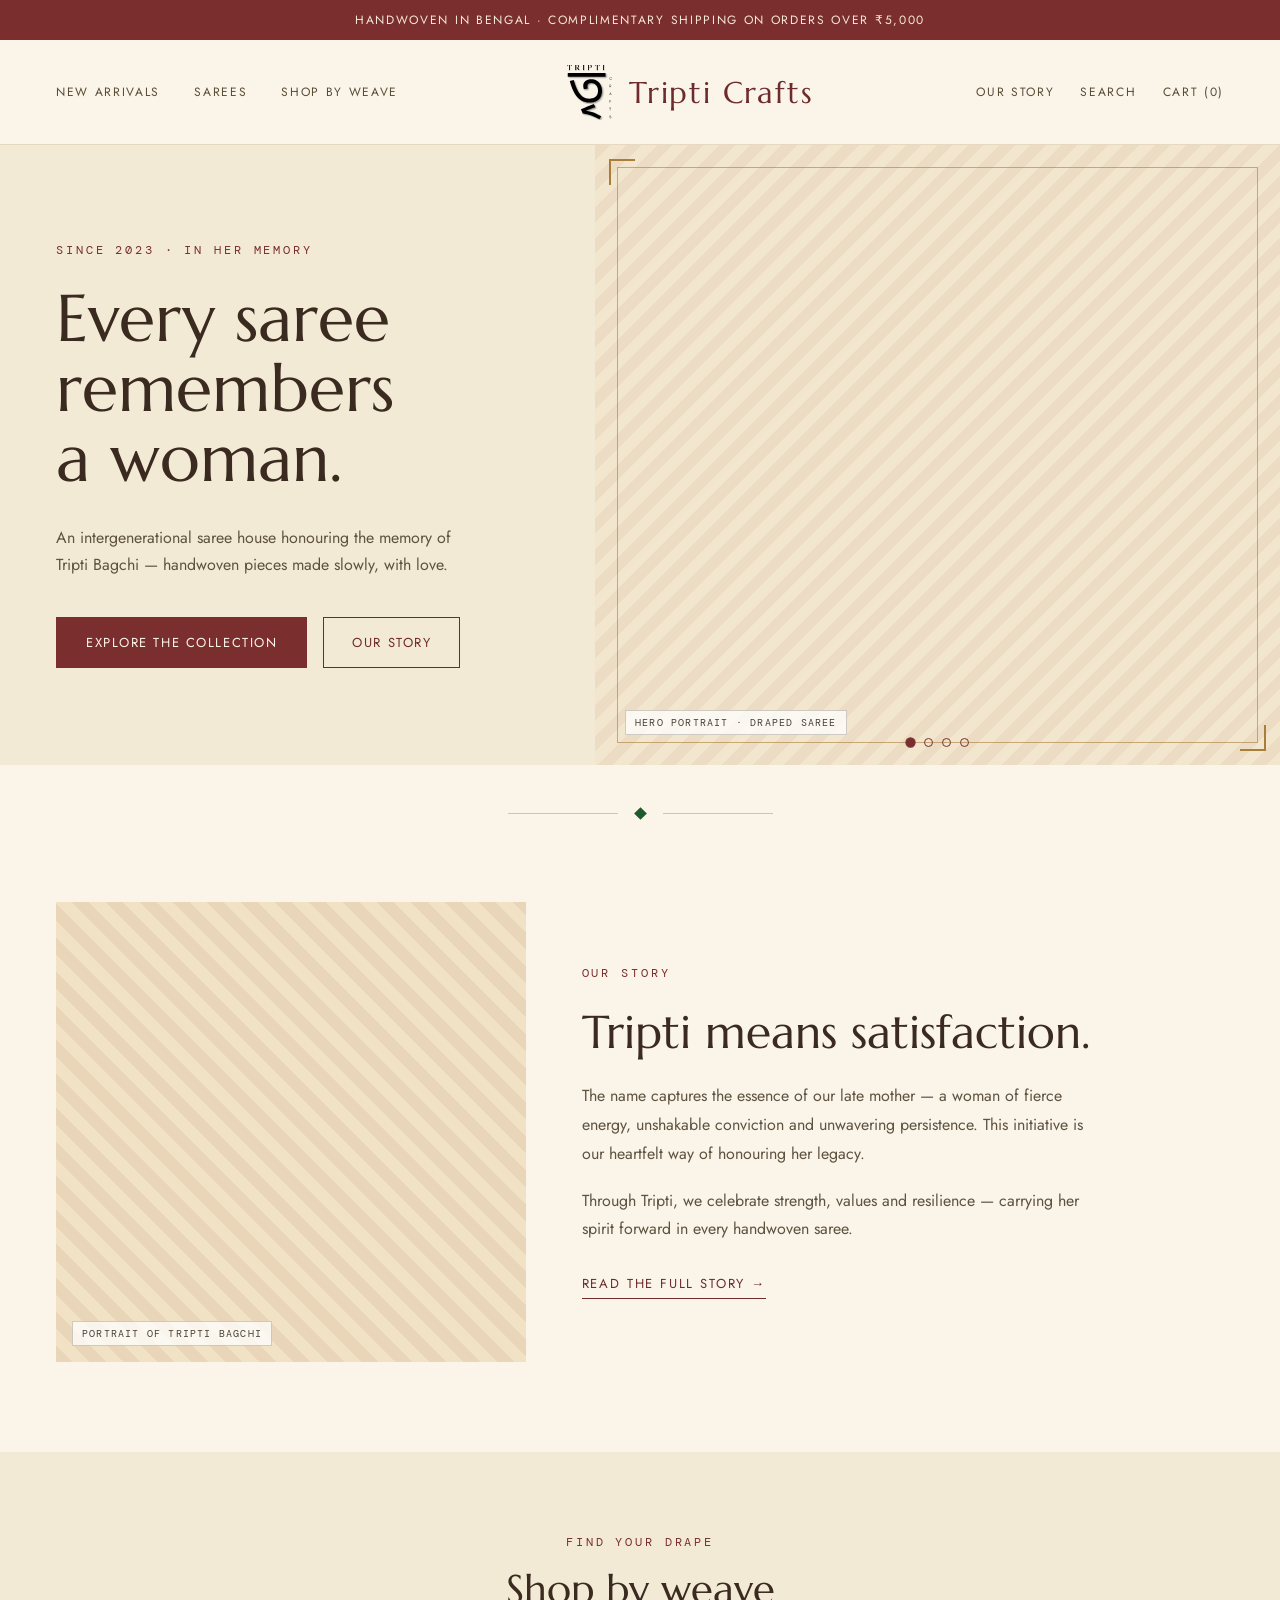
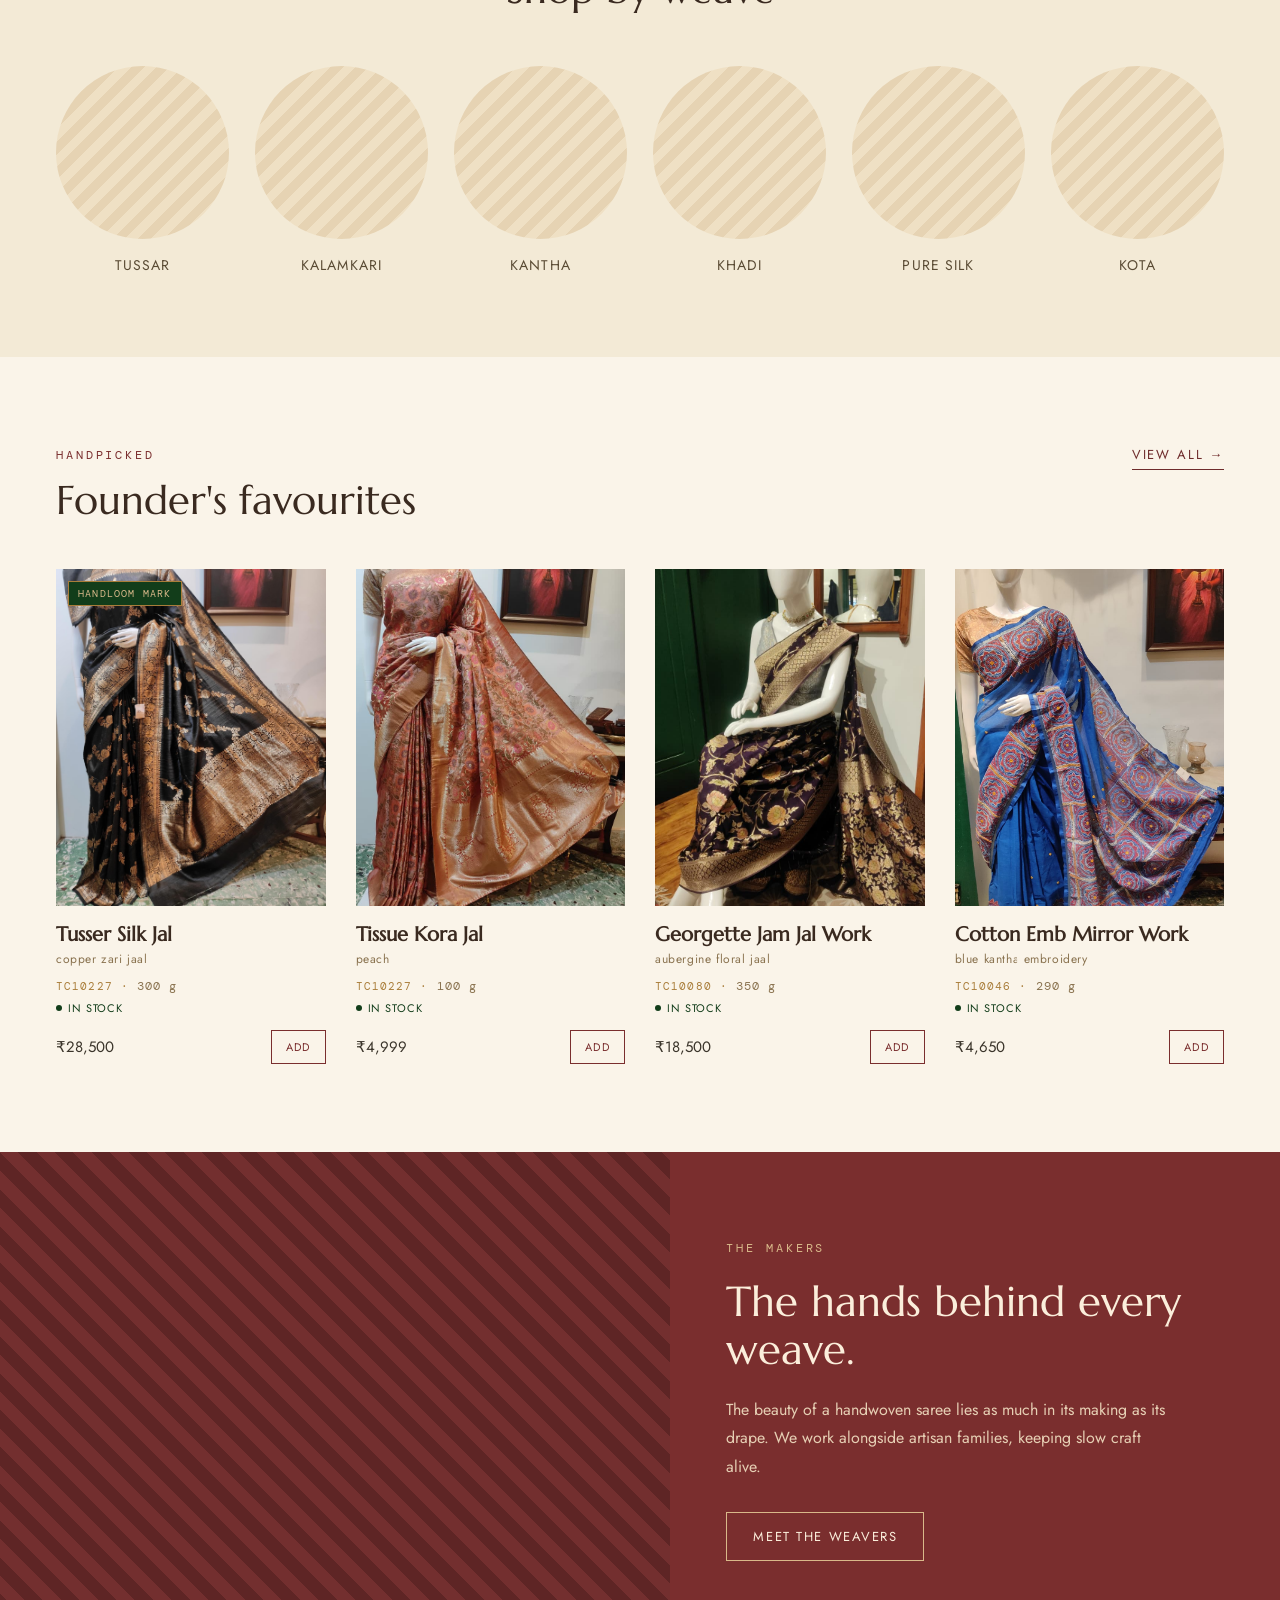
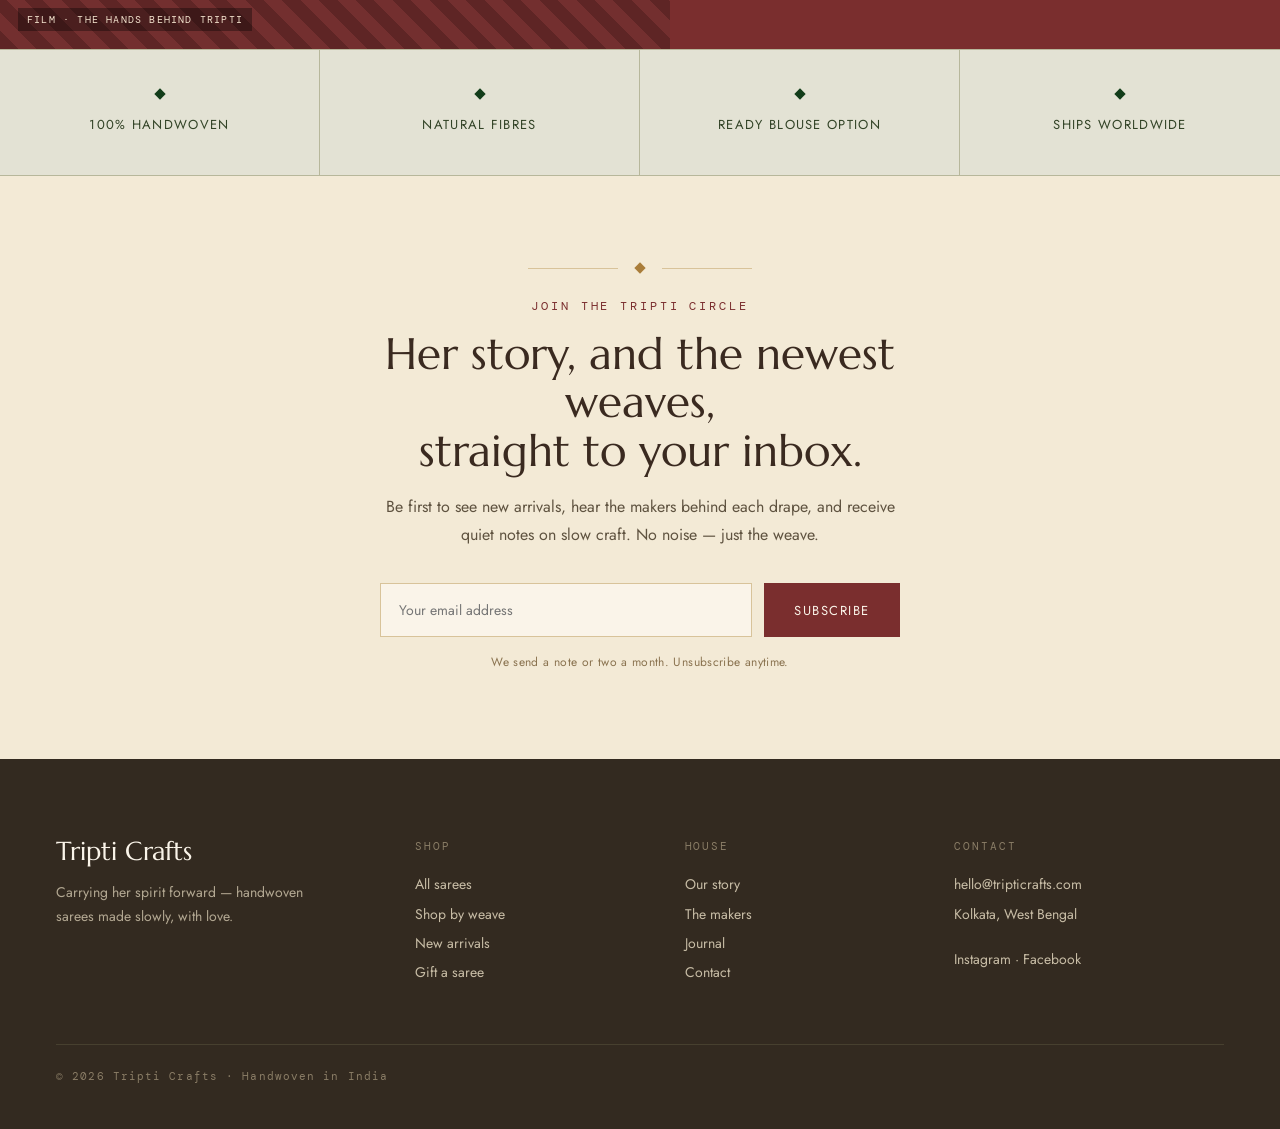
==== index.html @ ef6ab00b "Add shop, track order, and wishlist pages with responsive design and navigation" ====
<!DOCTYPE html>
<html lang="en">
<head>
<meta charset="utf-8">
<meta name="viewport" content="width=device-width, initial-scale=1">
<title>Tripti Crafts — Warm Heritage</title>
<link rel="preconnect" href="https://fonts.googleapis.com">
<link rel="preconnect" href="https://fonts.gstatic.com" crossorigin>
<link href="https://fonts.googleapis.com/css2?family=Marcellus&family=Noto+Serif+Bengali:wght@400;500&family=Jost:wght@300;400;500&family=DM+Mono:wght@400;500&display=swap" rel="stylesheet">
<link rel="stylesheet" href="warm-heritage.css">
</head>
<body>

<div class="announce">Handwoven in Bengal · Complimentary shipping on orders over ₹5,000</div>

<div class="topbar">
  <input type="checkbox" id="nav-toggle" class="nav-toggle" hidden>
  <header class="hdr">
    <label for="nav-toggle" class="hdr__burger" aria-label="Toggle menu">
      <svg class="icon" viewBox="0 0 24 24" fill="none" stroke="currentColor" stroke-width="1.5" stroke-linecap="round" aria-hidden="true"><path d="M3 6h18M3 12h18M3 18h18"/></svg>
    </label>
    <nav class="hdr__nav hdr__nav--left">
      <a href="shop.html">New Arrivals</a>
      <a href="shop.html">Sarees</a>
      <a href="shop.html">Shop by Weave</a>
    </nav>
    <a href="index.html" class="hdr__brand"><img src="logo.svg" class="hdr__logo" alt=""><span>Tripti Crafts</span></a>
    <nav class="hdr__nav hdr__nav--right">
      <a href="our-story.html">Our Story</a>
      <a href="shop.html">Search</a>
      <a href="cart.html">Cart (0)</a>
    </nav>
    <div class="hdr__actions">
      <a href="wishlist.html" aria-label="Wishlist">
        <svg class="icon" viewBox="0 0 24 24" fill="none" stroke="currentColor" stroke-width="1.5" stroke-linecap="round" stroke-linejoin="round" aria-hidden="true"><path d="M12 20.5S3.8 15.4 3.8 9.6A4.3 4.3 0 0 1 12 7.7a4.3 4.3 0 0 1 8.2 1.9c0 5.8-8.2 10.9-8.2 10.9Z"/></svg>
      </a>
      <a href="cart.html" aria-label="Cart">
        <svg class="icon" viewBox="0 0 24 24" fill="none" stroke="currentColor" stroke-width="1.5" stroke-linecap="round" stroke-linejoin="round" aria-hidden="true"><path d="M5.5 8h13l-1 11.5a1.5 1.5 0 0 1-1.5 1.4H8a1.5 1.5 0 0 1-1.5-1.4Z"/><path d="M9 8V6.5a3 3 0 1 1 6 0V8"/></svg>
      </a>
    </div>
  </header>

  <div class="msearch">
    <form class="msearch__form" onsubmit="return false">
      <svg class="icon msearch__icon" viewBox="0 0 24 24" fill="none" stroke="currentColor" stroke-width="1.5" stroke-linecap="round" aria-hidden="true"><circle cx="11" cy="11" r="6.5"/><path d="m16 16 4.5 4.5"/></svg>
      <input type="search" placeholder="Search…" aria-label="Search sarees">
    </form>
  </div>

  <nav class="mcats" aria-label="Browse categories">
    <a href="shop.html">New Arrivals</a>
    <a href="shop.html">Tussar</a>
    <a href="shop.html">Kalamkari</a>
    <a href="shop.html">Kantha</a>
    <a href="shop.html">Khadi</a>
    <a href="shop.html">Pure Silk</a>
    <a href="shop.html">Kota</a>
  </nav>
</div>

<main>
  <!-- hero -->
  <section class="hero">
    <div class="hero__text">
      <p class="eyebrow eyebrow--accent">Since 2023 · In her memory</p>
      <h1 class="hero__title">Every saree<br>remembers<br>a woman.</h1>
      <p class="hero__body">An intergenerational saree house honouring the memory of Tripti Bagchi — handwoven pieces made slowly, with love.</p>
      <div class="btn-row">
        <a href="shop.html" class="btn btn--solid">Explore the collection</a>
        <a href="our-story.html" class="btn btn--outline">Our story</a>
      </div>
    </div>
    <div class="hero__img hero__slider" aria-roledescription="carousel" aria-label="Featured sarees">
      <div class="hero__track">
        <div class="hero__slide ph" role="group" aria-roledescription="slide" aria-label="1 of 4">
          <span class="ph__cap">hero portrait · draped saree</span>
        </div>
        <div class="hero__slide ph" role="group" aria-roledescription="slide" aria-label="2 of 4">
          <span class="ph__cap">jamdani weave · in progress</span>
        </div>
        <div class="hero__slide ph" role="group" aria-roledescription="slide" aria-label="3 of 4">
          <span class="ph__cap">gold zari border · detail</span>
        </div>
        <div class="hero__slide ph" role="group" aria-roledescription="slide" aria-label="4 of 4">
          <span class="ph__cap">the maker at her loom</span>
        </div>
      </div>
      <div class="orn-frame"></div>
      <div class="orn-corner orn-corner--tl"></div>
      <div class="orn-corner orn-corner--br"></div>
      <div class="hero__dots" role="tablist" aria-label="Choose slide"></div>
    </div>
  </section>

  <!-- divider ornament -->
  <div class="divider">
    <span class="divider__line"></span>
    <span class="divider__diamond"></span>
    <span class="divider__line"></span>
  </div>

  <!-- story ribbon -->
  <section class="story">
    <div class="story__img ph"><span class="ph__cap">portrait of Tripti Bagchi</span></div>
    <div class="story__text">
      <p class="eyebrow eyebrow--accent">Our story</p>
      <h2 class="story__title">Tripti means satisfaction.</h2>
      <p class="body">The name captures the essence of our late mother — a woman of fierce energy, unshakable conviction and unwavering persistence. This initiative is our heartfelt way of honouring her legacy.</p>
      <p class="body">Through Tripti, we celebrate strength, values and resilience — carrying her spirit forward in every handwoven saree.</p>
      <a href="our-story.html" class="link-underline">Read the full story →</a>
    </div>
  </section>

  <!-- shop by weave -->
  <section class="weave">
    <div class="weave__head">
      <p class="eyebrow eyebrow--accent">Find your drape</p>
      <h2 class="section-title">Shop by weave</h2>
    </div>
    <div class="weave__grid">
      <a class="weave__item" href="shop.html"><div class="weave__circle"></div><div class="weave__label">Tussar</div></a>
      <a class="weave__item" href="shop.html"><div class="weave__circle"></div><div class="weave__label">Kalamkari</div></a>
      <a class="weave__item" href="shop.html"><div class="weave__circle"></div><div class="weave__label">Kantha</div></a>
      <a class="weave__item" href="shop.html"><div class="weave__circle"></div><div class="weave__label">Khadi</div></a>
      <a class="weave__item" href="shop.html"><div class="weave__circle"></div><div class="weave__label">Pure Silk</div></a>
      <a class="weave__item" href="shop.html"><div class="weave__circle"></div><div class="weave__label">Kota</div></a>
    </div>
  </section>

  <!-- founder favourites -->
  <section class="favourites">
    <div class="section-head">
      <div>
        <p class="eyebrow eyebrow--accent">Handpicked</p>
        <h2 class="section-title">Founder's favourites</h2>
      </div>
      <a href="shop.html" class="link-underline">View all →</a>
    </div>
    <div class="grid-4">
      <article class="product">
        <a href="product.html" class="product__img ratio-45"><img src="images/products/tc10227-noir.jpeg" alt="Tusser Silk Jal Noir handwoven saree in black with copper zari floral jaal"><span class="mark">Handloom mark</span></a>
        <h3 class="product__name">Tusser Silk Jal</h3>
        <p class="product__sub">copper zari jaal</p>
        <p class="product__code">TC10227 · <span class="product__weight">300 g</span></p>
        <div class="stock"><span class="stock__dot"></span><span class="stock__label">In stock</span></div>
        <div class="product__foot"><span class="product__price">₹28,500</span><a href="cart.html" class="add">Add</a></div>
      </article>
      <article class="product">
        <a href="product.html" class="product__img ratio-45"><img src="images/products/tc10228-copper.jpeg" alt="Tusser Silk Jal Copper handwoven saree with floral jaal"></a>
        <h3 class="product__name">Tissue Kora Jal</h3>
        <p class="product__sub">peach</p>
        <p class="product__code">TC10227 · <span class="product__weight">100 g</span></p>
        <div class="stock"><span class="stock__dot"></span><span class="stock__label">In stock</span></div>
        <div class="product__foot"><span class="product__price">₹4,999</span><a href="cart.html" class="add">Add</a></div>
      </article>
      <article class="product">
        <a href="product.html" class="product__img ratio-45"><img src="images/products/tc10229-aubergine.jpeg" alt="Tusser Silk Jal Aubergine handwoven saree with gold floral jaal"></a>
        <h3 class="product__name">Georgette Jam Jal Work</h3>
        <p class="product__sub">aubergine floral jaal</p>
        <p class="product__code">TC10080 · <span class="product__weight">350 g</span></p>
        <div class="stock"><span class="stock__dot"></span><span class="stock__label">In stock</span></div>
        <div class="product__foot"><span class="product__price">₹18,500</span><a href="cart.html" class="add">Add</a></div>
      </article>
      <article class="product">
        <a href="product.html" class="product__img ratio-45"><img src="images/products/tc10230-azure-kantha.jpeg" alt="Tusser Silk Jal Azure Kantha handwoven saree in blue with kantha medallion embroidery"></a>
        <h3 class="product__name">Cotton Emb Mirror Work</h3>
        <p class="product__sub">blue kantha embroidery</p>
        <p class="product__code">TC10046 · <span class="product__weight">290 g</span></p>
        <div class="stock"><span class="stock__dot"></span><span class="stock__label">In stock</span></div>
        <div class="product__foot"><span class="product__price">₹4,650</span><a href="cart.html" class="add">Add</a></div>
      </article>
    </div>
  </section>

  <!-- hands behind -->
  <section class="makers">
    <div class="makers__img"><span class="ph__cap ph__cap--dark">film · the hands behind Tripti</span></div>
    <div class="makers__text">
      <p class="eyebrow eyebrow--gold">The makers</p>
      <h2 class="makers__title">The hands behind every weave.</h2>
      <p class="makers__body">The beauty of a handwoven saree lies as much in its making as its drape. We work alongside artisan families, keeping slow craft alive.</p>
      <a href="our-story.html" class="btn btn--outline-gold">Meet the weavers</a>
    </div>
  </section>

  <!-- values strip -->
  <section class="values">
    <div class="values__cell"><span class="values__diamond"></span><span class="values__label">100% Handwoven</span></div>
    <div class="values__cell"><span class="values__diamond"></span><span class="values__label">Natural Fibres</span></div>
    <div class="values__cell"><span class="values__diamond"></span><span class="values__label">Ready Blouse Option</span></div>
    <div class="values__cell"><span class="values__diamond"></span><span class="values__label">Ships Worldwide</span></div>
  </section>

  <!-- newsletter -->
  <section class="newsletter-sec">
    <div class="divider">
      <span class="divider__line divider__line--sm"></span>
      <span class="divider__diamond divider__diamond--gold"></span>
      <span class="divider__line divider__line--sm"></span>
    </div>
    <p class="eyebrow eyebrow--accent">Join the Tripti circle</p>
    <h2 class="newsletter-sec__title">Her story, and the newest weaves,<br>straight to your inbox.</h2>
    <p class="newsletter-sec__body">Be first to see new arrivals, hear the makers behind each drape, and receive quiet notes on slow craft. No noise — just the weave.</p>
    <form class="subscribe" onsubmit="return false">
      <input type="email" placeholder="Your email address" aria-label="Email address">
      <button type="submit">Subscribe</button>
    </form>
    <p class="newsletter-sec__fine">We send a note or two a month. Unsubscribe anytime.</p>
  </section>
</main>

<footer class="footer">
  <div class="footer__grid">
    <div class="footer__brand">
      <div class="footer__wordmark">Tripti Crafts</div>
      <p class="footer__tag">Carrying her spirit forward — handwoven sarees made slowly, with love.</p>
    </div>
    <div class="footer__col">
      <div class="footer__label">Shop</div>
      <div>All sarees</div><div>Shop by weave</div><div>New arrivals</div><div>Gift a saree</div>
    </div>
    <div class="footer__col">
      <div class="footer__label">House</div>
      <div><a href="our-story.html">Our story</a></div><div>The makers</div><div>Journal</div><div>Contact</div>
    </div>
    <div class="footer__col">
      <div class="footer__label">Contact</div>
      <div>hello@tripticrafts.com</div><div>Kolkata, West Bengal</div>
      <div class="footer__social"><a href="#">Instagram</a> · <a href="#">Facebook</a></div>
    </div>
  </div>
  <div class="footer__copy">© 2026 Tripti Crafts · Handwoven in India</div>
</footer>

<nav class="appbar" aria-label="Quick navigation">
  <a class="appbar__item" href="my-account.html">
    <svg class="icon" viewBox="0 0 24 24" fill="none" stroke="currentColor" stroke-width="1.5" stroke-linecap="round" stroke-linejoin="round" aria-hidden="true"><circle cx="12" cy="8" r="3.5"/><path d="M4.5 20a7.5 7.5 0 0 1 15 0"/></svg>
    <span>Login</span>
  </a>
  <a class="appbar__item" href="shop.html">
    <svg class="icon" viewBox="0 0 24 24" fill="none" stroke="currentColor" stroke-width="1.5" aria-hidden="true"><rect x="3.5" y="3.5" width="7" height="7"/><rect x="13.5" y="3.5" width="7" height="7"/><rect x="3.5" y="13.5" width="7" height="7"/><rect x="13.5" y="13.5" width="7" height="7"/></svg>
    <span>Categories</span>
  </a>
  <a class="appbar__item appbar__item--center" href="shop.html" aria-label="Search">
    <span class="appbar__fab">
      <svg class="icon" viewBox="0 0 24 24" fill="none" stroke="currentColor" stroke-width="1.6" stroke-linecap="round" aria-hidden="true"><circle cx="11" cy="11" r="6.5"/><path d="m16 16 4.5 4.5"/></svg>
    </span>
    <span>Search</span>
  </a>
  <a class="appbar__item" href="shop.html">
    <svg class="icon" viewBox="0 0 24 24" fill="none" stroke="currentColor" stroke-width="1.5" stroke-linecap="round" stroke-linejoin="round" aria-hidden="true"><path d="m12 3 2.3 5.1 5.7.6-4.2 3.9 1.1 5.6-4.9-2.8-4.9 2.8 1.1-5.6L4 8.7l5.7-.6Z"/></svg>
    <span>New Arrivals</span>
  </a>
  <a class="appbar__item" href="cart.html">
    <svg class="icon" viewBox="0 0 24 24" fill="none" stroke="currentColor" stroke-width="1.5" stroke-linecap="round" stroke-linejoin="round" aria-hidden="true"><path d="M5.5 8h13l-1 11.5a1.5 1.5 0 0 1-1.5 1.4H8a1.5 1.5 0 0 1-1.5-1.4Z"/><path d="M9 8V6.5a3 3 0 1 1 6 0V8"/></svg>
    <span>Cart</span>
  </a>
</nav>

<script>
// bottom bar hides on scroll down, returns on scroll up
(function () {
  var bar = document.querySelector('.appbar');
  if (!bar) return;
  var last = window.pageYOffset;
  var THRESHOLD = 8;      // ignore jitter
  var REVEAL_AT = 90;     // always visible near the top of the page

  window.addEventListener('scroll', function () {
    var y = window.pageYOffset;
    var dy = y - last;
    if (Math.abs(dy) < THRESHOLD) return;
    last = y;
    bar.classList.toggle('appbar--hidden', y > REVEAL_AT && dy > 0);
  }, { passive: true });
})();

(function () {
  var slider = document.querySelector('.hero__slider');
  if (!slider) return;
  var track = slider.querySelector('.hero__track');
  var slides = Array.prototype.slice.call(slider.querySelectorAll('.hero__slide'));
  var dotsWrap = slider.querySelector('.hero__dots');
  var count = slides.length;
  var index = 0;
  var AUTOPLAY_MS = 4500;
  var timer = null;

  // build dots
  var dots = slides.map(function (_, i) {
    var b = document.createElement('button');
    b.className = 'hero__dot';
    b.setAttribute('role', 'tab');
    b.setAttribute('aria-label', 'Go to slide ' + (i + 1));
    b.addEventListener('click', function () { go(i); restart(); });
    dotsWrap.appendChild(b);
    return b;
  });

  function render(offsetPct) {
    var base = -index * 100;
    track.style.transform = 'translateX(' + (base + (offsetPct || 0)) + '%)';
    dots.forEach(function (d, i) {
      d.classList.toggle('is-active', i === index);
      d.setAttribute('aria-selected', i === index ? 'true' : 'false');
    });
  }
  function go(i) {
    index = (i + count) % count;
    track.style.transition = 'transform .6s cubic-bezier(.4,0,.2,1)';
    render(0);
  }
  function next() { go(index + 1); }

  function start() { stop(); timer = setInterval(next, AUTOPLAY_MS); }
  function stop() { if (timer) { clearInterval(timer); timer = null; } }
  function restart() { start(); }

  // pause on hover (desktop)
  slider.addEventListener('mouseenter', stop);
  slider.addEventListener('mouseleave', start);
  // pause when tab not visible
  document.addEventListener('visibilitychange', function () {
    if (document.hidden) stop(); else start();
  });

  // swipe / drag — works with touch and mouse
  var startX = 0, dragging = false, width = 1;
  function down(x) {
    dragging = true; startX = x; width = slider.clientWidth || 1;
    track.style.transition = 'none';
    stop();
  }
  function move(x) {
    if (!dragging) return;
    render(((x - startX) / width) * 100);
  }
  function up(x) {
    if (!dragging) return;
    dragging = false;
    var dx = x - startX;
    var threshold = width * 0.15;
    if (dx <= -threshold) go(index + 1);
    else if (dx >= threshold) go(index - 1);
    else go(index);
    start();
  }

  slider.addEventListener('touchstart', function (e) { down(e.touches[0].clientX); }, { passive: true });
  slider.addEventListener('touchmove', function (e) { move(e.touches[0].clientX); }, { passive: true });
  slider.addEventListener('touchend', function (e) { up((e.changedTouches[0] || {}).clientX || startX); });

  slider.addEventListener('mousedown', function (e) { e.preventDefault(); down(e.clientX); });
  window.addEventListener('mousemove', function (e) { move(e.clientX); });
  window.addEventListener('mouseup', function (e) { up(e.clientX); });

  render(0);
  start();
})();
</script>
</body>
</html>
---- warm-heritage.css ----
/* ===== Direction 1b — Warm Heritage ===== */
/* Every colour in this file comes from the tokens below — change a value here
   and it propagates across the whole site. */
:root {
  /* accents */
  --maroon:        #7a2e2e;  /* primary accent: buttons, announce bar, makers band */
  --maroon-deep:   #6e2b2b;  /* links, outlines — a touch darker */
  --maroon-shade:  #5e2525;  /* darkest, used in the makers weave texture */
  --maroon-tint:   #732f2f;  /* lighter stripe in the makers weave texture */
  --gold:          #a97d3a;  /* ornament lines, product codes, hover */
  --gold-light:    #d9b98a;  /* gold on dark surfaces */
  --gold-pale:     #fbeedb;  /* palest gold, text on maroon */
  --amber:         #c98a2c;  /* low-stock warning dot */
  /* heritage green — Deep Bottle, the chosen shade; tints derive from it */
  --green:         #123d1a;
  --green-bright:  #1f5a2c;  /* divider diamond */

  /* surfaces */
  --cream:         #faf4e9;  /* page background */
  --cream-warm:    #f3ead6;  /* alternating section background */
  --cream-soft:    #f6e9d6;  /* text on the announce bar */
  --line:          #e6d9bf;  /* hairline borders on cream */
  --line-gold:     #d8c39a;  /* divider lines, input borders */

  /* text */
  --ink:           #332a20;  /* body text + footer background */
  --ink-heading:   #3a2a20;  /* headings */
  --ink-price:     #3a342a;
  --ink-body:      #5f5340;  /* paragraph copy */
  --ink-muted:     #5a4b34;  /* nav, labels */
  --ink-caption:   #4a4034;  /* placeholder captions */
  --ink-faint:     #8a7350;  /* fine print, sub-labels */
  --on-maroon:     #f4e4cf;  /* text on the maroon band */
  --on-maroon-dim: #e6cfb4;

  /* placeholder weave textures */
  --ph-a:          #ecdcc3;
  --ph-b:          #f3e6cf;
  --ph-c:          #e6d3b8;
  --ph-d:          #efe0c6;
  --ph-e:          #e9d8bb;
  --ph-f:          #e2cdb0;
  --ph-g:          #e9d6b8;
  --ph-h:          #f1e2c6;
  --ph-i:          #e6d3b3;
  --ph-j:          #efe0c4;

  /* footer */
  --footer-bg:     #332a20;
  --footer-text:   #e6ddcb;
  --footer-col:    #c8bda6;
  --footer-tag:    #b3a892;
  --footer-label:  #8a7d66;
  --footer-rule:   #47402f;

  /* neutrals */
  --white:         #fff;
  --scrim-light:   rgba(255,255,255,.75);
  --scrim-dark:    rgba(0,0,0,.35);
  --caption-brdr:  rgba(74,64,52,.25);
  --orn-line:      rgba(169,125,58,.6);
}
* { box-sizing: border-box; }
body {
  margin: 0;
  -webkit-font-smoothing: antialiased;
  text-rendering: optimizeLegibility;
  font-family: 'Jost', sans-serif;
  background: var(--cream);
  color: var(--ink);
}
a { color: var(--maroon-deep); text-decoration: none; }
a:hover { color: var(--gold); }
img { display: block; max-width: 100%; }

/* placeholders */
.ph {
  position: relative;
  background: repeating-linear-gradient(135deg,var(--ph-a),var(--ph-a) 11px,var(--ph-b) 11px,var(--ph-b) 22px);
  display: flex;
  align-items: flex-end;
}
.ph__cap {
  font-family: 'DM Mono', monospace;
  font-size: 10px;
  letter-spacing: .12em;
  text-transform: uppercase;
  color: var(--ink-caption);
  background: var(--scrim-light);
  padding: 5px 9px;
  border: 1px solid var(--caption-brdr);
  margin: 16px;
}
.ph__cap--dark { color: var(--on-maroon); background: var(--scrim-dark); border: 0; }
.ratio-45 { aspect-ratio: 4/5; }

.eyebrow {
  font-family: 'DM Mono', monospace;
  font-size: 12px;
  letter-spacing: .24em;
  text-transform: uppercase;
  margin: 0 0 20px;
}
.eyebrow--accent { color: var(--maroon); }
.eyebrow--gold { color: var(--gold-light); }

.body { max-width: 520px; font-size: 16px; line-height: 1.8; color: var(--ink-body); margin: 0 0 18px; }

.section-title {
  font-family: 'Marcellus', serif;
  font-weight: 400;
  font-size: 40px;
  margin: 0;
  color: var(--ink-heading);
}

.link-underline {
  font-size: 13px;
  letter-spacing: .14em;
  text-transform: uppercase;
  border-bottom: 1px solid var(--maroon-deep);
  padding-bottom: 5px;
  width: fit-content;
  display: inline-block;
}

.btn {
  font-size: 13px;
  letter-spacing: .12em;
  text-transform: uppercase;
  display: inline-block;
}
.btn--solid { background: var(--maroon); color: var(--cream); padding: 16px 30px; }
.btn--solid:hover { color: var(--white); }
.btn--outline { border: 1px solid var(--maroon-deep); color: var(--maroon-deep); padding: 15px 28px; }
.btn--outline-gold { border: 1px solid var(--gold-light); color: var(--gold-pale); padding: 14px 26px; width: fit-content; }

/* announcement */
.announce {
  background: var(--maroon);
  color: var(--cream-soft);
  text-align: center;
  font-size: 12px;
  letter-spacing: .14em;
  text-transform: uppercase;
  padding: 11px;
}

/* header */
.hdr {
  position: relative;
  display: flex;
  align-items: center;
  justify-content: space-between;
  padding: 24px 56px;
  border-bottom: 1px solid var(--line);
}
.hdr__brand {
  display: inline-flex;
  align-items: center;
  gap: 12px;
  font-family: 'Marcellus', serif;
  font-size: 30px;
  letter-spacing: .06em;
  color: var(--maroon-deep);
}
.hdr__logo { height: 56px; width: auto; flex: 0 0 auto; }
.hdr__brand-bn { font-family: 'Noto Serif Bengali', 'Marcellus', serif; }
.hdr__nav {
  display: flex;
  gap: 34px;
  font-size: 12px;
  letter-spacing: .14em;
  text-transform: uppercase;
  color: var(--ink-muted);
}
.hdr__nav a { color: var(--ink-muted); }
.hdr__nav--right { gap: 26px; }
.hdr__burger, .hdr__cart { display: none; }
.icon { width: 22px; height: 22px; display: block; }

/* mobile-only header extras — hidden on desktop */
.hdr__actions, .msearch, .mcats, .appbar { display: none; }

/* hero */
.hero { display: grid; grid-template-columns: 1fr 1.15fr; }
.hero__text {
  padding: 92px 56px;
  display: flex;
  flex-direction: column;
  justify-content: center;
  background: var(--cream-warm);
}
.eyebrow--accent { margin-bottom: 26px; }
.hero__title {
  font-family: 'Marcellus', serif;
  font-weight: 400;
  font-size: 66px;
  line-height: 1.06;
  margin: 0;
  color: var(--ink-heading);
}
.hero__body { max-width: 400px; font-size: 16px; line-height: 1.7; color: var(--ink-body); margin: 30px 0 38px; }
.btn-row { display: flex; gap: 16px; align-items: center; }

.hero__img { min-height: 620px; }
.hero__img .ph__cap { margin: 30px; }

/* hero slider */
.hero__slider { position: relative; overflow: hidden; touch-action: pan-y; cursor: grab; }
.hero__slider:active { cursor: grabbing; }
.hero__track { display: flex; height: 100%; will-change: transform; }
.hero__slide {
  position: relative;
  flex: 0 0 100%;
  min-height: inherit;
  align-items: flex-end;
}
/* vary the weave tint per slide so the rotation reads clearly */
.hero__slide:nth-child(2) { background: repeating-linear-gradient(135deg,var(--ph-c),var(--ph-c) 11px,var(--ph-d) 11px,var(--ph-d) 22px); }
.hero__slide:nth-child(3) { background: repeating-linear-gradient(135deg,var(--ph-e),var(--ph-e) 11px,var(--gold-light) 11px,var(--gold-light) 22px); }
.hero__slide:nth-child(4) { background: repeating-linear-gradient(135deg,var(--ph-f),var(--ph-f) 11px,var(--ph-a) 11px,var(--ph-a) 22px); }
.hero__slide .ph__cap { margin: 30px; }

.hero__dots {
  position: absolute; z-index: 3;
  left: 0; right: 0; bottom: 18px;
  display: flex; justify-content: center; gap: 9px;
}
.hero__dot {
  width: 9px; height: 9px; padding: 0;
  border-radius: 50%;
  border: 1px solid var(--maroon);
  background: transparent;
  cursor: pointer;
  transition: background .3s ease, transform .3s ease;
}
.hero__dot.is-active { background: var(--maroon); transform: scale(1.15); }

@media (prefers-reduced-motion: reduce) {
  .hero__track { transition: none !important; }
}
.orn-frame { position: absolute; top: 22px; left: 22px; right: 22px; bottom: 22px; border: 1px solid var(--orn-line); pointer-events: none; }
.orn-corner { position: absolute; width: 26px; height: 26px; }
.orn-corner--tl { top: 14px; left: 14px; border-top: 2px solid var(--gold); border-left: 2px solid var(--gold); }
.orn-corner--br { bottom: 14px; right: 14px; border-bottom: 2px solid var(--gold); border-right: 2px solid var(--gold); }

/* divider */
.divider { display: flex; align-items: center; justify-content: center; gap: 18px; padding: 44px 0; }
.divider__line { height: 1px; width: 110px; background: var(--line-gold); }
.divider__line--sm { width: 90px; }
.divider__diamond { width: 9px; height: 9px; background: var(--green-bright); transform: rotate(45deg); }
.divider__diamond--gold { width: 8px; height: 8px; background: var(--gold); }

/* story ribbon */
.story { display: grid; grid-template-columns: .9fr 1.1fr; align-items: stretch; padding: 40px 56px 90px; }
.story__img {
  min-height: 460px;
  background: repeating-linear-gradient(45deg,var(--ph-g),var(--ph-g) 12px,var(--ph-h) 12px,var(--ph-h) 24px);
  margin-right: 56px;
}
.story__text { display: flex; flex-direction: column; justify-content: center; }
.story__title {
  font-family: 'Marcellus', serif;
  font-weight: 400;
  font-size: 46px;
  line-height: 1.12;
  margin: 0 0 24px;
  color: var(--ink-heading);
}
.story__text .body:last-of-type { margin-bottom: 30px; }

/* shop by weave */
.weave { background: var(--cream-warm); padding: 82px 56px; }
.weave__head { text-align: center; margin-bottom: 52px; }
.weave__head .eyebrow { margin-bottom: 14px; }
.weave__grid { display: grid; grid-template-columns: repeat(6,1fr); gap: 26px; }
.weave__item { text-align: center; }
.weave__circle {
  aspect-ratio: 1;
  border-radius: 50%;
  background: repeating-linear-gradient(135deg,var(--ph-i),var(--ph-i) 9px,var(--ph-j) 9px,var(--ph-j) 18px);
}
.weave__label { margin-top: 16px; font-size: 14px; letter-spacing: .08em; text-transform: uppercase; color: var(--ink-muted); }

/* favourites */
.favourites { padding: 88px 56px; }
.section-head { display: flex; justify-content: space-between; align-items: baseline; margin-bottom: 44px; }
.section-head .eyebrow { margin-bottom: 12px; }
.grid-4 { display: grid; grid-template-columns: repeat(4,1fr); gap: 30px; }
.product__img { position: relative; display: block; }
.product__img img { width: 100%; height: 100%; object-fit: cover; display: block; }
.product__code { font-family: 'DM Mono', monospace; font-size: 11px; letter-spacing: .1em; color: var(--gold); margin: 10px 0 0; }
.product__weight { font-size: 12px; color: var(--ink-faint); }
.mark {
  position: absolute;
  top: 12px;
  left: 12px;
  background: var(--green);
  color: var(--gold-light);
  font-family: 'DM Mono', monospace;
  font-size: 10px;
  letter-spacing: .12em;
  text-transform: uppercase;
  border: 1px solid var(--gold);
  padding: 5px 9px;
}
.product__name { font-family: 'Marcellus', serif; font-size: 20px; margin: 16px 0 0; color: var(--ink-heading); }
.product__sub { font-size: 12px; letter-spacing: .05em; color: var(--ink-faint); margin: 3px 0 0; }
.stock { display: flex; align-items: center; gap: 6px; margin-top: 6px; }
.stock__dot { width: 6px; height: 6px; border-radius: 50%; background: var(--green); }
.stock__label { font-size: 11px; letter-spacing: .08em; text-transform: uppercase; color: var(--green); }
.stock--low .stock__dot { background: var(--amber); }
.stock--low .stock__label { color: var(--gold); }
.product__foot { display: flex; justify-content: space-between; align-items: center; margin-top: 14px; }
.product__price { font-size: 15px; color: var(--ink-price); }
.add {
  font-size: 11px;
  letter-spacing: .12em;
  text-transform: uppercase;
  border: 1px solid var(--maroon);
  color: var(--maroon);
  padding: 8px 14px;
}

/* makers */
.makers { background: var(--maroon); color: var(--on-maroon); display: grid; grid-template-columns: 1.1fr 1fr; }
.makers__img {
  position: relative;
  min-height: 440px;
  background: repeating-linear-gradient(45deg,var(--maroon-shade),var(--maroon-shade) 13px,var(--maroon-tint) 13px,var(--maroon-tint) 26px);
  display: flex;
  align-items: flex-end;
}
.makers__img .ph__cap { margin: 18px; }
.makers__text { padding: 88px 56px; display: flex; flex-direction: column; justify-content: center; }
.makers__text .eyebrow { margin-bottom: 22px; }
.makers__title { font-family: 'Marcellus', serif; font-weight: 400; font-size: 42px; line-height: 1.14; margin: 0 0 22px; color: var(--gold-pale); }
.makers__body { max-width: 440px; font-size: 16px; line-height: 1.8; color: var(--on-maroon-dim); margin: 0 0 30px; }

/* values */
.values { display: grid; grid-template-columns: repeat(4,1fr); background: color-mix(in srgb, var(--green) 10%, var(--cream)); border-top: 1px solid color-mix(in srgb, var(--green) 22%, var(--line)); border-bottom: 1px solid color-mix(in srgb, var(--green) 22%, var(--line)); }
.values__cell { padding: 40px 24px; text-align: center; border-right: 1px solid color-mix(in srgb, var(--green) 22%, var(--line)); }
.values__cell:last-child { border-right: 0; }
.values__diamond { display: block; width: 8px; height: 8px; background: var(--green); transform: rotate(45deg); margin: 0 auto 14px; }
.values__label { font-size: 13px; letter-spacing: .1em; text-transform: uppercase; color: color-mix(in srgb, var(--green) 55%, var(--ink-muted)); }

/* newsletter section */
.newsletter-sec { background: var(--cream-warm); padding: 88px 56px; text-align: center; }
.newsletter-sec .divider { padding: 0 0 26px; }
.newsletter-sec .eyebrow { margin-bottom: 16px; }
.newsletter-sec__title {
  font-family: 'Marcellus', serif;
  font-weight: 400;
  font-size: 44px;
  line-height: 1.1;
  margin: 0 auto 18px;
  color: var(--ink-heading);
  max-width: 640px;
}
.newsletter-sec__body { max-width: 520px; margin: 0 auto 34px; font-size: 16px; line-height: 1.75; color: var(--ink-body); }
.subscribe { display: flex; gap: 12px; max-width: 520px; margin: 0 auto; }
.subscribe input {
  flex: 1;
  background: var(--cream);
  border: 1px solid var(--line-gold);
  color: var(--ink-heading);
  padding: 16px 18px;
  font-family: 'Jost', sans-serif;
  font-size: 14px;
  outline: none;
}
.subscribe button {
  background: var(--maroon);
  color: var(--cream);
  border: 0;
  font-family: 'Jost', sans-serif;
  font-size: 13px;
  letter-spacing: .12em;
  text-transform: uppercase;
  padding: 16px 30px;
  white-space: nowrap;
  cursor: pointer;
}
.newsletter-sec__fine { font-size: 12px; color: var(--ink-faint); margin: 16px 0 0; letter-spacing: .03em; }

/* footer */
.footer { background: var(--footer-bg); color: var(--footer-text); padding: 76px 56px 46px; }
.footer__grid { display: grid; grid-template-columns: 1.4fr 1fr 1fr 1.2fr; gap: 44px; }
.footer__wordmark { font-family: 'Marcellus', serif; font-size: 26px; color: var(--cream); }
.footer__tag { font-size: 14px; line-height: 1.7; color: var(--footer-tag); margin-top: 14px; max-width: 280px; }
.footer__col { font-size: 14px; line-height: 2.1; color: var(--footer-col); }
.footer__col a { color: inherit; }
.footer__col a:hover { color: var(--gold-light); }
.footer__label { font-family: 'DM Mono', monospace; font-size: 11px; letter-spacing: .18em; text-transform: uppercase; color: var(--footer-label); margin-bottom: 12px; }
.footer__social { margin-top: 16px; }
.footer__social a { color: var(--footer-col); }
.footer__copy { margin-top: 56px; padding-top: 24px; border-top: 1px solid var(--footer-rule); font-family: 'DM Mono', monospace; font-size: 11px; letter-spacing: .1em; color: var(--footer-label); }

/* ===== Our Story page ===== */
.eyebrow--green { color: var(--green-bright); }

/* page hero */
.ostory-hero {
  display: grid;
  grid-template-columns: 1.05fr .95fr;
  gap: 64px;
  align-items: center;
  padding: 84px 56px 74px;
  background:
    radial-gradient(120% 120% at 100% 0, color-mix(in srgb, var(--green) 7%, transparent), transparent 60%),
    var(--cream);
}
.ostory-hero__text { max-width: 560px; }
.ostory-hero__title {
  font-family: 'Marcellus', serif;
  font-weight: 400;
  font-size: 62px;
  line-height: 1.08;
  margin: 0 0 28px;
  color: var(--ink-heading);
}
.ostory-hero__lead { font-size: 17px; line-height: 1.85; color: var(--ink-body); margin: 0 0 32px; max-width: 480px; }
.ostory-hero__meta { display: flex; align-items: center; gap: 16px; }
.ostory-hero__sign { font-family: 'DM Mono', monospace; font-size: 12px; letter-spacing: .16em; text-transform: uppercase; color: var(--green); }
.ostory-hero__rule { height: 1px; width: 40px; background: var(--line-gold); }
.ostory-hero__note { font-family: 'DM Mono', monospace; font-size: 12px; letter-spacing: .14em; text-transform: uppercase; color: var(--ink-faint); }
.ostory-hero__frame { position: relative; }
.ostory-hero__img { width: 100%; overflow: hidden; background: var(--ph-a); }
.ostory-hero__img img { width: 100%; height: 100%; object-fit: cover; }
.ostory-hero__frame .orn-corner--tl { top: -10px; left: -10px; border-top: 2px solid var(--green-bright); border-left: 2px solid var(--green-bright); }
.ostory-hero__frame .orn-corner--br { bottom: -10px; right: -10px; border-bottom: 2px solid var(--green-bright); border-right: 2px solid var(--green-bright); }

/* pull-quotes */
.pull { text-align: center; padding: 74px 56px; max-width: 900px; margin: 0 auto; }
.pull__mark { display: block; width: 10px; height: 10px; background: var(--green-bright); transform: rotate(45deg); margin: 0 auto 30px; }
.pull__q { font-family: 'Marcellus', serif; font-size: 34px; line-height: 1.4; color: var(--ink-heading); margin: 0 0 22px; }
.pull__by { font-size: 16px; line-height: 1.85; color: var(--ink-body); max-width: 620px; margin: 0 auto; }

/* alternating chapters */
.chapter { display: grid; grid-template-columns: 1fr 1.05fr; align-items: center; gap: 64px; padding: 34px 56px 60px; }
.chapter--warm { background: var(--cream-warm); padding-top: 60px; }
.chapter__media { align-self: stretch; }
.chapter__img {
  min-height: 480px; height: 100%;
  background: repeating-linear-gradient(45deg,var(--ph-g),var(--ph-g) 12px,var(--ph-h) 12px,var(--ph-h) 24px);
  align-items: flex-end;
  overflow: hidden;
}
.chapter__img img { width: 100%; height: 100%; object-fit: cover; display: block; }
.chapter--rev .chapter__media { order: 2; }
.chapter__text { max-width: 520px; }
.chapter__num { font-family: 'DM Mono', monospace; font-size: 12px; letter-spacing: .18em; text-transform: uppercase; color: var(--green); margin: 0 0 18px; }
.chapter__title { font-family: 'Marcellus', serif; font-weight: 400; font-size: 38px; line-height: 1.16; margin: 0 0 22px; color: var(--ink-heading); }
.chapter__quote { font-family: 'Marcellus', serif; font-size: 21px; line-height: 1.5; color: var(--green); border-left: 2px solid var(--green-bright); padding-left: 20px; margin: 26px 0 0; }

/* belief band (bostro) */
.belief { background: color-mix(in srgb, var(--green) 9%, var(--cream)); border-top: 1px solid color-mix(in srgb, var(--green) 20%, var(--line)); border-bottom: 1px solid color-mix(in srgb, var(--green) 20%, var(--line)); padding: 78px 56px; }
.belief__inner { max-width: 860px; margin: 0 auto; text-align: center; }
.belief__title { font-family: 'Marcellus', serif; font-weight: 400; font-size: 40px; line-height: 1.2; margin: 0 0 24px; color: var(--ink-heading); }
.belief__body { font-size: 17px; line-height: 1.9; color: var(--ink-body); max-width: 640px; margin: 0 auto; }

/* the welcome */
.welcome { padding: 84px 56px; }
.welcome__head { text-align: center; max-width: 640px; margin: 0 auto 52px; }
.welcome__head .eyebrow { margin-bottom: 14px; }
.welcome__lead { font-size: 16px; line-height: 1.8; color: var(--ink-body); margin: 18px 0 0; }
.welcome__grid { display: grid; grid-template-columns: repeat(3,1fr); gap: 26px; max-width: 1000px; margin: 0 auto; }
.welcome__card { background: var(--cream-warm); border: 1px solid var(--line); padding: 38px 30px; }
.welcome__mark { display: block; width: 8px; height: 8px; background: var(--green-bright); transform: rotate(45deg); margin: 0 0 20px; }
.welcome__t { font-family: 'Marcellus', serif; font-weight: 400; font-size: 23px; margin: 0 0 12px; color: var(--ink-heading); }
.welcome__p { font-size: 15px; line-height: 1.75; color: var(--ink-body); margin: 0; }

/* journey */
.journey { background: var(--cream-warm); padding: 84px 56px; }
.journey__head { text-align: center; margin-bottom: 54px; }
.journey__head .eyebrow { margin-bottom: 14px; }
.journey__steps { list-style: none; margin: 0 auto; padding: 0; max-width: 1080px; display: grid; grid-template-columns: repeat(4,1fr); gap: 30px; counter-reset: none; }
.journey__step { position: relative; padding-top: 26px; border-top: 1px solid var(--line-gold); }
.journey__n { font-family: 'DM Mono', monospace; font-size: 13px; letter-spacing: .12em; color: var(--green-bright); display: block; margin-bottom: 14px; }
.journey__t { font-family: 'Marcellus', serif; font-weight: 400; font-size: 22px; margin: 0 0 10px; color: var(--ink-heading); }
.journey__p { font-size: 15px; line-height: 1.7; color: var(--ink-body); margin: 0; }

/* three threads */
.threads { padding: 86px 56px; }
.threads__head { text-align: center; max-width: 680px; margin: 0 auto 52px; }
.threads__head .eyebrow { margin-bottom: 14px; }
.threads__lead { font-size: 16px; line-height: 1.8; color: var(--ink-body); margin: 18px 0 0; }
.threads__grid { display: grid; grid-template-columns: repeat(3,1fr); gap: 30px; max-width: 1080px; margin: 0 auto; }
.thread__img { aspect-ratio: 4/5; background: repeating-linear-gradient(135deg,var(--ph-i),var(--ph-i) 10px,var(--ph-j) 10px,var(--ph-j) 20px); align-items: flex-end; }
.thread__region { font-family: 'DM Mono', monospace; font-size: 11px; letter-spacing: .16em; text-transform: uppercase; color: var(--green-bright); margin: 18px 0 6px; }
.thread__name { font-family: 'Marcellus', serif; font-weight: 400; font-size: 25px; margin: 0 0 10px; color: var(--ink-heading); }
.thread__note { font-size: 14px; line-height: 1.7; color: var(--ink-body); margin: 0; }
.threads__foot { text-align: center; font-family: 'Marcellus', serif; font-size: 26px; color: var(--green); margin: 58px 0 0; }

/* shared growth — deep green band */
.manifesto {
  background:
    repeating-linear-gradient(45deg, color-mix(in srgb, var(--green) 88%, #000) 0, color-mix(in srgb, var(--green) 88%, #000) 14px, var(--green) 14px, var(--green) 28px);
  color: var(--gold-pale);
  padding: 92px 56px;
}
.manifesto__inner { max-width: 720px; margin: 0 auto; text-align: center; }
.manifesto__inner .eyebrow { margin-bottom: 20px; }
.manifesto__title { font-family: 'Marcellus', serif; font-weight: 400; font-size: 42px; line-height: 1.16; margin: 0 0 26px; color: var(--gold-pale); }
.manifesto__body { font-size: 16px; line-height: 1.85; color: var(--on-maroon-dim); margin: 0 auto 20px; max-width: 600px; }
.manifesto__body:last-of-type { margin-bottom: 34px; }

/* closing */
.closing { text-align: center; padding: 84px 56px; max-width: 860px; margin: 0 auto; }
.closing .pull__mark { background: var(--green-bright); }
.closing__q { font-family: 'Marcellus', serif; font-weight: 400; font-size: 40px; line-height: 1.2; margin: 0 0 24px; color: var(--ink-heading); }
.closing__body { font-size: 16px; line-height: 1.9; color: var(--ink-body); max-width: 620px; margin: 0 auto; }

/* bengali lexicon */
.lexicon {
  display: grid;
  grid-template-columns: repeat(5,1fr);
  background: color-mix(in srgb, var(--green) 10%, var(--cream));
  border-top: 1px solid color-mix(in srgb, var(--green) 22%, var(--line));
  border-bottom: 1px solid color-mix(in srgb, var(--green) 22%, var(--line));
}
.lexicon__item { padding: 36px 20px; text-align: center; border-right: 1px solid color-mix(in srgb, var(--green) 18%, var(--line)); }
.lexicon__item:last-child { border-right: 0; }
.lexicon__bn { display: block; font-family: 'Noto Serif Bengali', serif; font-size: 30px; color: var(--green); margin-bottom: 8px; }
.lexicon__en { font-family: 'DM Mono', monospace; font-size: 11px; letter-spacing: .12em; text-transform: uppercase; color: color-mix(in srgb, var(--green) 55%, var(--ink-muted)); }

/* ===== Responsive ===== */
@media (max-width: 768px) {
  .ostory-hero { grid-template-columns: 1fr; gap: 34px; padding: 40px 24px 44px; text-align: center; }
  .ostory-hero__frame { order: -1; }
  .ostory-hero__text { margin: 0 auto; }
  .ostory-hero__title { font-size: 38px; }
  .ostory-hero__lead { font-size: 15px; margin-left: auto; margin-right: auto; }
  .ostory-hero__meta { justify-content: center; }

  .pull { padding: 48px 24px; }
  .pull__q { font-size: 24px; }
  .pull__by { font-size: 14px; }

  .chapter { grid-template-columns: 1fr; gap: 24px; padding: 40px 24px; text-align: center; }
  .chapter--rev .chapter__media { order: -1; }
  .chapter__media { order: -1; }
  .chapter__img { min-height: 300px; }
  .chapter__text { margin: 0 auto; }
  .chapter__title { font-size: 28px; }
  .chapter__quote { text-align: left; font-size: 18px; }

  .belief { padding: 48px 24px; }
  .belief__title { font-size: 28px; }
  .belief__body { font-size: 15px; }

  .welcome { padding: 48px 24px; }
  .welcome__grid { grid-template-columns: 1fr; gap: 16px; }

  .journey { padding: 48px 24px; }
  .journey__steps { grid-template-columns: 1fr; gap: 22px; }

  .threads { padding: 48px 24px; }
  .threads__grid { grid-template-columns: 1fr; gap: 24px; }
  .threads__foot { font-size: 21px; margin-top: 38px; }

  .manifesto { padding: 52px 24px; }
  .manifesto__title { font-size: 28px; }
  .manifesto__body { font-size: 14px; }

  .closing { padding: 48px 24px; }
  .closing__q { font-size: 28px; }
  .closing__body { font-size: 14px; }

  .lexicon { grid-template-columns: 1fr 1fr; }
  .lexicon__item:nth-child(2) { border-right: 0; }
  .lexicon__item { border-bottom: 1px solid color-mix(in srgb, var(--green) 16%, var(--line)); }
  .lexicon__item:nth-last-child(-n+1) { border-bottom: 0; }
}

@media (max-width: 768px) {
  .announce { font-size: 10px; letter-spacing: .08em; padding: 9px; }
  .hdr { padding: 16px 20px; }
  .hdr__burger { display: flex; align-items: center; flex: 1; cursor: pointer; color: var(--ink-muted); }
  .hdr__brand { font-size: 21px; justify-content: center; gap: 8px; }
  .hdr__logo { height: 42px; }
  .hdr__brand span { display: none; }
  .hdr__actions { display: flex; flex: 1; justify-content: flex-end; align-items: center; gap: 18px; }
  .hdr__actions a { color: var(--ink-muted); display: flex; }
  .hdr__nav {
    display: none;
    position: absolute;
    left: 0; right: 0; top: 100%;
    flex-direction: column;
    gap: 0;
    background: var(--cream);
    border-bottom: 1px solid var(--line);
    padding: 8px 20px;
    z-index: 50;
  }
  .hdr__nav a { padding: 12px 0; }
  .hdr__nav--left { top: 100%; }
  .hdr__nav--right { display: none; }
  .nav-toggle:checked ~ .hdr .hdr__nav--left { display: flex; }

  /* mobile header stack: header + search + categories — scrolls with the page */
  .topbar { background: var(--cream); }
  .hdr { border-bottom: 0; }

  .msearch { display: block; padding: 0 20px 12px; }
  .msearch__form {
    display: flex;
    align-items: center;
    gap: 10px;
    background: var(--cream);
    border: 1px solid var(--line-gold);
    border-radius: 999px;
    padding: 10px 16px;
  }
  .msearch__icon { width: 18px; height: 18px; color: var(--ink-faint); flex: 0 0 auto; }
  .msearch input {
    flex: 1;
    min-width: 0;
    border: 0;
    background: transparent;
    outline: none;
    font-family: 'Jost', sans-serif;
    font-size: 14px;
    color: var(--ink-heading);
  }
  .msearch input::placeholder { color: var(--ink-faint); }
  .msearch input::-webkit-search-cancel-button { -webkit-appearance: none; }

  .mcats {
    display: flex;
    overflow-x: auto;
    -webkit-overflow-scrolling: touch;
    scrollbar-width: none;
    border-top: 1px solid var(--line);
    border-bottom: 1px solid var(--line);
    padding: 0 8px;
  }
  .mcats::-webkit-scrollbar { display: none; }
  .mcats a {
    flex: 0 0 auto;
    padding: 13px 16px;
    font-size: 11px;
    letter-spacing: .12em;
    text-transform: uppercase;
    color: var(--ink-muted);
    white-space: nowrap;
  }

  /* app-style bottom bar — the clearance lives on the footer's own dark
     background so no cream gap shows when the bar slides away */
  .appbar {
    display: grid;
    grid-template-columns: repeat(5, 1fr);
    position: fixed;
    left: 0; right: 0; bottom: 0;
    z-index: 70;
    background: var(--cream);
    border-top: 1px solid var(--line);
    padding-bottom: env(safe-area-inset-bottom);
    transition: transform .28s cubic-bezier(.4,0,.2,1);
  }
  .appbar--hidden { transform: translateY(115%); }
  .appbar__item {
    display: flex;
    flex-direction: column;
    align-items: center;
    justify-content: flex-end;
    gap: 5px;
    padding: 9px 4px 10px;
    font-size: 10px;
    letter-spacing: .06em;
    color: var(--ink-muted);
    text-align: center;
  }
  .appbar__item .icon { width: 21px; height: 21px; color: var(--maroon-deep); }
  .appbar__fab {
    display: flex;
    align-items: center;
    justify-content: center;
    width: 46px;
    height: 46px;
    margin-top: -24px;
    border-radius: 50%;
    background: var(--maroon);
    border: 4px solid var(--cream);
  }
  .appbar__fab .icon { color: var(--cream); }

  .hero { grid-template-columns: 1fr; }
  .hero__img { order: -1; min-height: 400px; }
  .hero__text { padding: 34px 24px 40px; text-align: center; align-items: center; }
  .hero__title { font-size: 40px; }
  .hero__body { font-size: 14px; }
  .btn-row { flex-direction: column; align-items: stretch; gap: 12px; width: 100%; max-width: 340px; }
  .btn { padding: 15px !important; text-align: center; }

  .story { grid-template-columns: 1fr; padding: 8px 24px 44px; text-align: center; }
  .story__img { order: -1; min-height: 300px; margin: 0 0 26px; }
  .story__text { align-items: center; }
  .story__title { font-size: 32px; }
  .body { font-size: 14px; }

  .weave { padding: 44px 24px; }
  .weave__head { margin-bottom: 28px; }
  .section-title { font-size: 30px; }
  .weave__grid { grid-template-columns: repeat(3,1fr); gap: 18px; }
  .weave__label { font-size: 11px; }

  .favourites { padding: 44px 0 44px 24px; }
  .section-head { display: block; text-align: center; margin-bottom: 26px; padding-right: 24px; }
  .section-head .link-underline { margin-top: 16px; }
  .grid-4 {
    display: flex;
    grid-template-columns: none;
    gap: 18px;
    overflow-x: auto;
    padding-right: 24px;
    padding-bottom: 14px;
  }
  .grid-4 .product { flex: 0 0 70vw; }

  .makers { grid-template-columns: 1fr; }
  .makers__img { min-height: 240px; }
  .makers__text { padding: 34px 24px; text-align: center; align-items: center; }
  .makers__title { font-size: 28px; }
  .makers__body { font-size: 14px; }

  .values { grid-template-columns: 1fr 1fr; }
  .values__cell:nth-child(2) { border-right: 0; }
  .values__cell { border-bottom: 1px solid var(--line); }

  .newsletter-sec { padding: 48px 24px; }
  .newsletter-sec__title { font-size: 28px; }
  .newsletter-sec__body { font-size: 14px; }
  .subscribe { flex-direction: column; max-width: 340px; }

  .footer { padding: 44px 24px calc(32px + 72px + env(safe-area-inset-bottom)); }
  .footer__grid { grid-template-columns: 1fr 1fr; gap: 28px 24px; }
  .footer__brand { grid-column: 1 / -1; }
  .footer__tag { max-width: none; }
  .footer__copy { margin-top: 32px; padding-top: 20px; text-align: center; }
}

@media (max-width: 480px) {
  .grid-4 .product { flex: 0 0 78vw; }
}

/* ============================================================
   SHARED PAGE FURNITURE — breadcrumb + page header
   Used by store pages and support pages alike.
   ============================================================ */
.breadcrumb {
  padding: 22px 56px 0;
  font-family: 'DM Mono', monospace;
  font-size: 11px;
  letter-spacing: .12em;
  text-transform: uppercase;
  color: var(--ink-faint);
}
.breadcrumb a { color: var(--ink-muted); }
.breadcrumb a:hover { color: var(--gold); }
.breadcrumb__sep { margin: 0 10px; color: var(--line-gold); }

.page-head { text-align: center; padding: 52px 56px 40px; }
.page-head--warm { background: var(--cream-warm); }
.page-head .eyebrow { margin-bottom: 16px; }
.page-head__title {
  font-family: 'Marcellus', serif;
  font-weight: 400;
  font-size: 46px;
  line-height: 1.1;
  margin: 0 auto;
  color: var(--ink-heading);
  max-width: 760px;
}
.page-head__lead {
  font-size: 16px;
  line-height: 1.8;
  color: var(--ink-body);
  max-width: 560px;
  margin: 18px auto 0;
}

/* ============================================================
   WOOCOMMERCE STORE PAGES
   Markup mirrors WooCommerce's default template classes so the
   real WordPress build can drop in native templates + this CSS.
   ============================================================ */
.woocommerce { padding: 30px 56px 90px; }

/* --- shop / archive layout: filter sidebar + product grid --- */
.shop-layout { display: grid; grid-template-columns: 250px 1fr; gap: 46px; align-items: start; }

.widget-area { position: sticky; top: 20px; }
.widget { margin-bottom: 34px; border-bottom: 1px solid var(--line); padding-bottom: 26px; }
.widget:last-child { border-bottom: 0; }
.widget__title {
  font-family: 'DM Mono', monospace;
  font-size: 11px;
  letter-spacing: .18em;
  text-transform: uppercase;
  color: var(--ink-faint);
  margin: 0 0 16px;
}
.widget ul { list-style: none; margin: 0; padding: 0; }
.widget li { margin-bottom: 11px; }
.widget li a {
  font-size: 14px;
  letter-spacing: .04em;
  color: var(--ink-muted);
  display: flex;
  justify-content: space-between;
}
.widget li a:hover { color: var(--gold); }
.widget li a .count { color: var(--ink-faint); font-size: 12px; }
.widget li a.is-active { color: var(--maroon); }

/* colour swatches */
.swatch-list { display: flex; flex-wrap: wrap; gap: 10px; }
.swatch { width: 26px; height: 26px; border-radius: 50%; border: 1px solid var(--line-gold); display: block; }

/* price radio list */
.filter-radio { display: flex; align-items: center; gap: 9px; font-size: 14px; color: var(--ink-muted); margin-bottom: 10px; cursor: pointer; }
.filter-radio input { accent-color: var(--maroon); }

/* result count + ordering bar */
.shop-toolbar {
  display: flex;
  justify-content: space-between;
  align-items: center;
  border-bottom: 1px solid var(--line);
  padding-bottom: 16px;
  margin-bottom: 30px;
}
.woocommerce-result-count { font-size: 13px; color: var(--ink-faint); letter-spacing: .04em; margin: 0; }
.woocommerce-ordering select {
  font-family: 'Jost', sans-serif;
  font-size: 13px;
  color: var(--ink-heading);
  background: var(--cream);
  border: 1px solid var(--line-gold);
  padding: 9px 30px 9px 14px;
  appearance: none;
  background-image: url("data:image/svg+xml,%3Csvg xmlns='http://www.w3.org/2000/svg' width='10' height='7' viewBox='0 0 10 7'%3E%3Cpath d='M1 1l4 4 4-4' fill='none' stroke='%23a97d3a' stroke-width='1.4'/%3E%3C/svg%3E");
  background-repeat: no-repeat;
  background-position: right 12px center;
  cursor: pointer;
}

/* product grid (woo uses ul.products) */
ul.products {
  list-style: none;
  margin: 0;
  padding: 0;
  display: grid;
  grid-template-columns: repeat(3, 1fr);
  gap: 34px 30px;
}
ul.products li.product { margin: 0; }
ul.products li.product .product__img { display: block; position: relative; }
.woo-onsale {
  position: absolute; top: 12px; right: 12px;
  background: var(--maroon); color: var(--cream);
  font-family: 'DM Mono', monospace; font-size: 10px;
  letter-spacing: .1em; text-transform: uppercase; padding: 5px 9px;
}

/* pagination */
.woocommerce-pagination { margin-top: 56px; text-align: center; }
.woocommerce-pagination ul { list-style: none; display: inline-flex; gap: 8px; margin: 0; padding: 0; }
.woocommerce-pagination a, .woocommerce-pagination span {
  display: flex; align-items: center; justify-content: center;
  min-width: 40px; height: 40px; padding: 0 6px;
  border: 1px solid var(--line-gold);
  font-size: 14px; color: var(--ink-muted);
}
.woocommerce-pagination .current { background: var(--maroon); color: var(--cream); border-color: var(--maroon); }
.woocommerce-pagination a:hover { border-color: var(--maroon); color: var(--maroon); }

/* --- single product --- */
.single-product-main { display: grid; grid-template-columns: 1.05fr .95fr; gap: 56px; align-items: start; }
.product-gallery { display: grid; grid-template-columns: 76px 1fr; gap: 16px; }
.product-gallery__thumbs { display: flex; flex-direction: column; gap: 12px; }
.product-gallery__thumb { aspect-ratio: 4/5; overflow: hidden; border: 1px solid var(--line); cursor: pointer; }
.product-gallery__thumb img { width: 100%; height: 100%; object-fit: cover; }
.product-gallery__thumb.is-active { border-color: var(--maroon); }
.product-gallery__main { aspect-ratio: 4/5; overflow: hidden; position: relative; background: var(--ph-a); }
.product-gallery__main img { width: 100%; height: 100%; object-fit: cover; }

.summary .product_title {
  font-family: 'Marcellus', serif; font-weight: 400;
  font-size: 38px; line-height: 1.14; margin: 0 0 8px; color: var(--ink-heading);
}
.summary .product__code { margin-top: 0; }
.woocommerce-product-rating { display: flex; align-items: center; gap: 10px; margin: 16px 0; }
.star-rating { color: var(--gold); letter-spacing: 2px; font-size: 15px; }
.woocommerce-review-link { font-size: 13px; color: var(--ink-faint); }
.summary .price { font-family: 'Jost', sans-serif; font-size: 26px; color: var(--maroon); margin: 6px 0 18px; }
.summary .price del { color: var(--ink-faint); font-size: 18px; margin-right: 12px; }
.woocommerce-product-details__short-description { font-size: 15px; line-height: 1.8; color: var(--ink-body); max-width: 480px; margin-bottom: 26px; }

.product-meta-list { list-style: none; margin: 0 0 28px; padding: 24px 0; border-top: 1px solid var(--line); border-bottom: 1px solid var(--line); display: grid; grid-template-columns: 1fr 1fr; gap: 12px 24px; }
.product-meta-list li { font-size: 14px; color: var(--ink-body); }
.product-meta-list .label { font-family: 'DM Mono', monospace; font-size: 11px; letter-spacing: .1em; text-transform: uppercase; color: var(--ink-faint); display: block; margin-bottom: 3px; }

.cart-form { display: flex; flex-direction: column; gap: 14px; max-width: 460px; }
.qty-row { display: flex; align-items: center; gap: 14px; }
.quantity { display: inline-flex; border: 1px solid var(--line-gold); }
.quantity button { width: 42px; height: 48px; background: var(--cream); border: 0; font-size: 18px; color: var(--maroon); cursor: pointer; }
.quantity input { width: 52px; height: 48px; border: 0; border-left: 1px solid var(--line-gold); border-right: 1px solid var(--line-gold); text-align: center; font-family: 'Jost', sans-serif; font-size: 15px; background: var(--cream); color: var(--ink-heading); }
.btn--full { width: 100%; text-align: center; padding: 17px 30px; border: 0; cursor: pointer; font-family: 'Jost', sans-serif; }
.single_add_to_cart_button { background: var(--maroon); color: var(--cream); }
.buy-now-button { background: var(--green); color: var(--gold-pale); }
.wishlist-add { display: inline-flex; align-items: center; gap: 9px; font-size: 12px; letter-spacing: .12em; text-transform: uppercase; color: var(--maroon-deep); border: 0; background: none; cursor: pointer; padding: 6px 0; }
.wishlist-add .icon { width: 18px; height: 18px; }

.assurances { list-style: none; margin: 24px 0 0; padding: 0; display: grid; gap: 10px; }
.assurances li { display: flex; gap: 10px; font-size: 13px; color: var(--ink-body); }
.assurances .icon { width: 17px; height: 17px; color: var(--green); flex: 0 0 auto; }

/* "what makes it special" detail icons */
.the-details { padding: 74px 56px; background: var(--cream-warm); text-align: center; }
.the-details__grid { display: grid; grid-template-columns: repeat(5,1fr); gap: 26px; max-width: 1000px; margin: 40px auto 0; }
.detail-cell .detail-cell__mark { width: 30px; height: 30px; border: 1px solid var(--gold); transform: rotate(45deg); margin: 0 auto 18px; }
.detail-cell__t { font-family: 'DM Mono', monospace; font-size: 11px; letter-spacing: .12em; text-transform: uppercase; color: var(--maroon); margin: 0 0 6px; }
.detail-cell__p { font-size: 13px; line-height: 1.6; color: var(--ink-body); margin: 0; }

/* product tabs */
.woocommerce-tabs { padding: 70px 56px; max-width: 900px; margin: 0 auto; }
.wc-tabs { list-style: none; display: flex; gap: 30px; justify-content: center; padding: 0; margin: 0 0 32px; border-bottom: 1px solid var(--line); }
.wc-tabs li a { display: block; padding: 0 0 16px; font-family: 'DM Mono', monospace; font-size: 12px; letter-spacing: .14em; text-transform: uppercase; color: var(--ink-faint); border-bottom: 2px solid transparent; margin-bottom: -1px; }
.wc-tabs li.active a { color: var(--maroon); border-bottom-color: var(--maroon); }
.wc-tab { font-size: 15px; line-height: 1.9; color: var(--ink-body); }
.wc-tab[hidden] { display: none; }
.wc-tab h4 { font-family: 'Marcellus', serif; font-weight: 400; font-size: 20px; color: var(--ink-heading); margin: 22px 0 8px; }

/* related products reuse .favourites + .grid-4 */
.related.products { padding: 20px 56px 90px; }
.related.products > h2 { font-family: 'Marcellus', serif; font-weight: 400; font-size: 32px; text-align: center; color: var(--ink-heading); margin: 0 0 40px; }

/* --- cart --- */
.cart-page { display: grid; grid-template-columns: 1fr 360px; gap: 46px; align-items: start; }
.shop_table { width: 100%; border-collapse: collapse; }
.shop_table th { font-family: 'DM Mono', monospace; font-size: 11px; letter-spacing: .14em; text-transform: uppercase; color: var(--ink-faint); text-align: left; padding: 0 0 16px; border-bottom: 1px solid var(--line); font-weight: 400; }
.shop_table td { padding: 22px 0; border-bottom: 1px solid var(--line); vertical-align: middle; }
.cart-item { display: flex; gap: 18px; align-items: center; }
.cart-item__img { width: 84px; aspect-ratio: 4/5; object-fit: cover; flex: 0 0 auto; border: 1px solid var(--line); }
.cart-item__name { font-family: 'Marcellus', serif; font-size: 18px; color: var(--ink-heading); }
.cart-item__meta { font-size: 12px; color: var(--ink-faint); margin-top: 4px; }
.cart-remove { background: none; border: 0; color: var(--ink-faint); cursor: pointer; font-size: 18px; line-height: 1; }
.cart-remove:hover { color: var(--maroon); }
.text-right { text-align: right; }

.cart_totals { background: var(--cream-warm); border: 1px solid var(--line); padding: 30px; position: sticky; top: 20px; }
.cart_totals h2 { font-family: 'Marcellus', serif; font-weight: 400; font-size: 24px; margin: 0 0 22px; color: var(--ink-heading); }
.totals-row { display: flex; justify-content: space-between; font-size: 14px; color: var(--ink-body); padding: 11px 0; border-bottom: 1px solid var(--line); }
.totals-row--grand { font-size: 18px; color: var(--ink-heading); border-bottom: 0; padding-top: 18px; }
.coupon { display: flex; gap: 10px; margin: 20px 0; }
.coupon input { flex: 1; min-width: 0; background: var(--cream); border: 1px solid var(--line-gold); padding: 13px 14px; font-family: 'Jost', sans-serif; font-size: 13px; }
.coupon button { background: none; border: 1px solid var(--maroon); color: var(--maroon); padding: 0 18px; font-size: 11px; letter-spacing: .1em; text-transform: uppercase; cursor: pointer; }

/* --- checkout --- */
.checkout-page { display: grid; grid-template-columns: 1fr 400px; gap: 46px; align-items: start; }
.checkout h3 { font-family: 'Marcellus', serif; font-weight: 400; font-size: 22px; margin: 0 0 22px; color: var(--ink-heading); }
.form-row { margin-bottom: 18px; }
.form-row--split { display: grid; grid-template-columns: 1fr 1fr; gap: 16px; }
.form-row label { display: block; font-size: 12px; letter-spacing: .08em; text-transform: uppercase; color: var(--ink-muted); margin-bottom: 7px; }
.input, .select, textarea.input {
  width: 100%; background: var(--cream);
  border: 1px solid var(--line-gold); padding: 14px 15px;
  font-family: 'Jost', sans-serif; font-size: 15px; color: var(--ink-heading); outline: none;
}
.input:focus { border-color: var(--maroon); }
fieldset.payment { border: 1px solid var(--line); padding: 22px 24px; margin-top: 20px; }
.pay-option { display: flex; align-items: center; gap: 11px; padding: 12px 0; font-size: 14px; color: var(--ink-body); border-bottom: 1px solid var(--line); cursor: pointer; }
.pay-option:last-child { border-bottom: 0; }
.pay-option input { accent-color: var(--maroon); }

.order-review { background: var(--cream-warm); border: 1px solid var(--line); padding: 30px; position: sticky; top: 20px; }
.order-review h3 { margin-bottom: 20px; }
.order-line { display: flex; justify-content: space-between; gap: 16px; font-size: 14px; padding: 12px 0; border-bottom: 1px solid var(--line); }
.order-line__name { color: var(--ink-body); }
.order-line__name small { display: block; color: var(--ink-faint); font-size: 12px; }

/* --- account (login / register / dashboard) --- */
.account-auth { display: grid; grid-template-columns: 1fr 1fr; gap: 46px; max-width: 900px; margin: 0 auto; }
.auth-card { background: var(--cream-warm); border: 1px solid var(--line); padding: 40px; }
.auth-card h2 { font-family: 'Marcellus', serif; font-weight: 400; font-size: 26px; margin: 0 0 8px; color: var(--ink-heading); }
.auth-card p.muted { font-size: 14px; color: var(--ink-faint); margin: 0 0 26px; }
.forgot { font-size: 13px; color: var(--maroon-deep); }

.account-dash { display: grid; grid-template-columns: 230px 1fr; gap: 46px; align-items: start; }
.account-nav { list-style: none; margin: 0; padding: 0; border: 1px solid var(--line); }
.account-nav li { border-bottom: 1px solid var(--line); }
.account-nav li:last-child { border-bottom: 0; }
.account-nav a { display: block; padding: 15px 20px; font-size: 13px; letter-spacing: .1em; text-transform: uppercase; color: var(--ink-muted); }
.account-nav a:hover { background: var(--cream-warm); color: var(--maroon); }
.account-nav .is-active { background: var(--maroon); color: var(--cream); }
.account-panel h2 { font-family: 'Marcellus', serif; font-weight: 400; font-size: 28px; margin: 0 0 18px; color: var(--ink-heading); }

/* --- wishlist --- */
.wishlist-grid { display: grid; grid-template-columns: repeat(4,1fr); gap: 30px; }
.wishlist-empty { text-align: center; padding: 40px 0 20px; }

/* ============================================================
   SUPPORT / HELP PAGES — prose, contact, FAQ, track order
   ============================================================ */
.prose { max-width: 760px; margin: 0 auto; padding: 20px 56px 90px; }
.prose h2 { font-family: 'Marcellus', serif; font-weight: 400; font-size: 26px; color: var(--ink-heading); margin: 44px 0 14px; }
.prose h2:first-child { margin-top: 0; }
.prose p { font-size: 16px; line-height: 1.85; color: var(--ink-body); margin: 0 0 18px; }
.prose ul { padding-left: 22px; margin: 0 0 18px; }
.prose li { font-size: 16px; line-height: 1.8; color: var(--ink-body); margin-bottom: 8px; }
.prose strong { color: var(--ink-heading); }
.prose .note { background: var(--cream-warm); border-left: 2px solid var(--gold); padding: 18px 22px; font-size: 15px; color: var(--ink-body); }

/* contact */
.contact-layout { display: grid; grid-template-columns: 1fr 1fr; gap: 56px; max-width: 1000px; margin: 0 auto; padding: 20px 56px 90px; align-items: start; }
.contact-info__item { margin-bottom: 26px; }
.contact-info__label { font-family: 'DM Mono', monospace; font-size: 11px; letter-spacing: .16em; text-transform: uppercase; color: var(--ink-faint); margin: 0 0 6px; }
.contact-info__val { font-size: 16px; line-height: 1.7; color: var(--ink-body); margin: 0; }
.contact-info__val a { color: var(--maroon-deep); }

/* FAQ accordion (native <details>) */
.faq { max-width: 760px; margin: 0 auto; padding: 20px 56px 90px; }
.faq__item { border-bottom: 1px solid var(--line); }
.faq__item summary {
  list-style: none; cursor: pointer;
  padding: 22px 0; font-family: 'Marcellus', serif; font-size: 19px; color: var(--ink-heading);
  display: flex; justify-content: space-between; align-items: center; gap: 20px;
}
.faq__item summary::-webkit-details-marker { display: none; }
.faq__item summary::after { content: '+'; color: var(--gold); font-size: 22px; flex: 0 0 auto; }
.faq__item[open] summary::after { content: '–'; }
.faq__item p { font-size: 15px; line-height: 1.85; color: var(--ink-body); margin: 0 0 22px; max-width: 640px; }

/* track order */
.track-box { max-width: 520px; margin: 0 auto; padding: 20px 24px 90px; text-align: center; }
.track-box form { display: flex; flex-direction: column; gap: 14px; margin-top: 30px; text-align: left; }

/* ============================================================
   RESPONSIVE — new pages
   ============================================================ */
@media (max-width: 768px) {
  .breadcrumb { padding: 16px 24px 0; font-size: 10px; }
  .page-head { padding: 34px 24px 26px; }
  .page-head__title { font-size: 32px; }
  .woocommerce { padding: 22px 24px 60px; }

  .shop-layout { grid-template-columns: 1fr; gap: 0; }
  .widget-area {
    position: static;
    display: flex; gap: 12px; overflow-x: auto; scrollbar-width: none;
    margin-bottom: 22px; padding-bottom: 6px;
  }
  .widget-area::-webkit-scrollbar { display: none; }
  .widget {
    flex: 0 0 auto; margin: 0; padding: 0; border: 0;
  }
  .widget > ul, .widget .swatch-list, .widget .filter-radio { display: none; }
  .widget__title {
    margin: 0; border: 1px solid var(--line-gold); border-radius: 999px;
    padding: 10px 16px; white-space: nowrap;
  }
  .shop-toolbar { flex-direction: column; gap: 12px; align-items: stretch; }
  ul.products { grid-template-columns: repeat(2,1fr); gap: 22px 16px; }

  .single-product-main { grid-template-columns: 1fr; gap: 30px; }
  .product-gallery { grid-template-columns: 1fr; }
  .product-gallery__thumbs { flex-direction: row; order: 2; }
  .product-gallery__thumb { width: 64px; }
  .summary .product_title { font-size: 28px; }
  .product-meta-list { grid-template-columns: 1fr; }
  .the-details { padding: 44px 24px; }
  .the-details__grid { grid-template-columns: 1fr 1fr; gap: 22px; }
  .woocommerce-tabs { padding: 40px 24px; }
  .wc-tabs { gap: 18px; overflow-x: auto; justify-content: flex-start; }
  .wc-tabs li a { white-space: nowrap; }
  .related.products { padding: 10px 0 60px 24px; }

  .cart-page, .checkout-page { grid-template-columns: 1fr; gap: 30px; }
  .cart_totals, .order-review { position: static; }
  .shop_table th:nth-child(2), .shop_table td:nth-child(2) { display: none; }

  .account-auth { grid-template-columns: 1fr; gap: 22px; }
  .auth-card { padding: 30px 24px; }
  .account-dash { grid-template-columns: 1fr; gap: 24px; }
  .account-nav { display: flex; overflow-x: auto; scrollbar-width: none; }
  .account-nav li { border-bottom: 0; border-right: 1px solid var(--line); }
  .account-nav a { white-space: nowrap; }

  .wishlist-grid { grid-template-columns: 1fr 1fr; gap: 18px; }

  .prose, .faq { padding: 10px 24px 60px; }
  .contact-layout { grid-template-columns: 1fr; gap: 30px; padding: 10px 24px 60px; }
  .form-row--split { grid-template-columns: 1fr; }
}
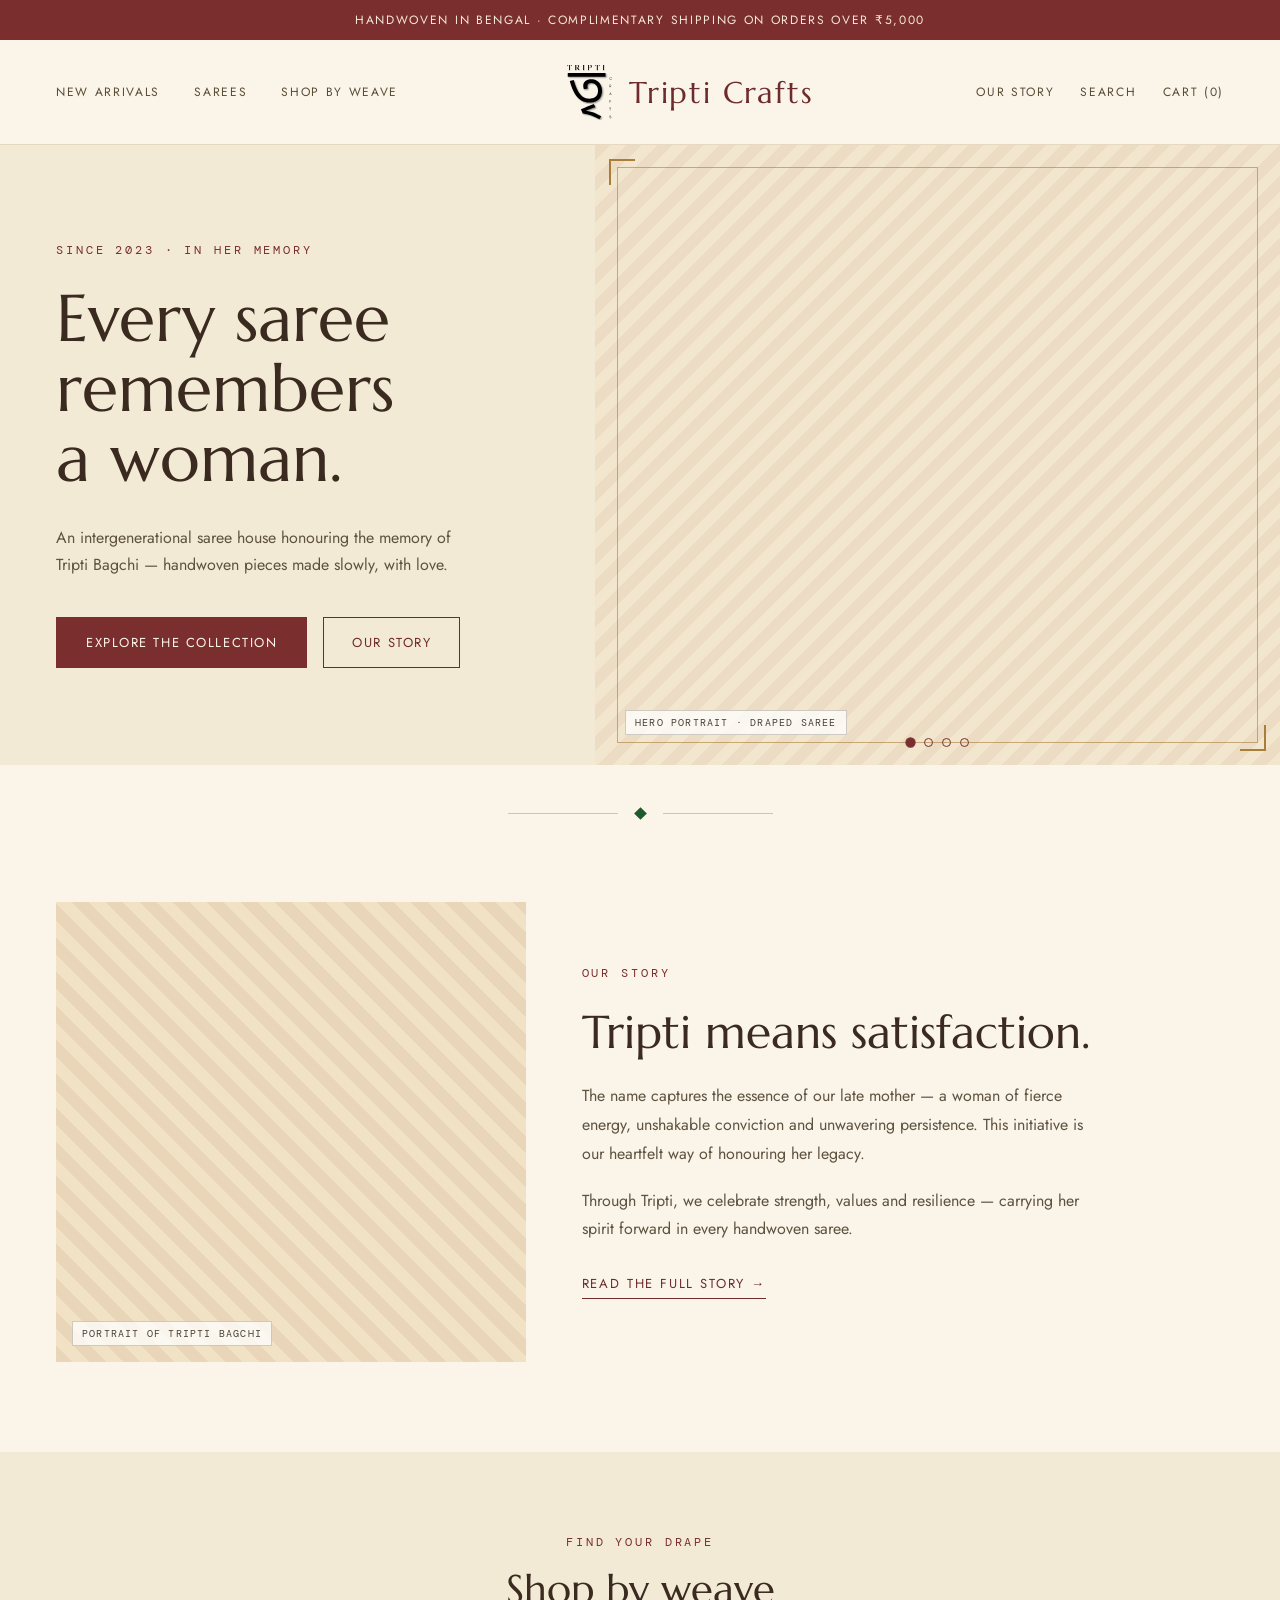
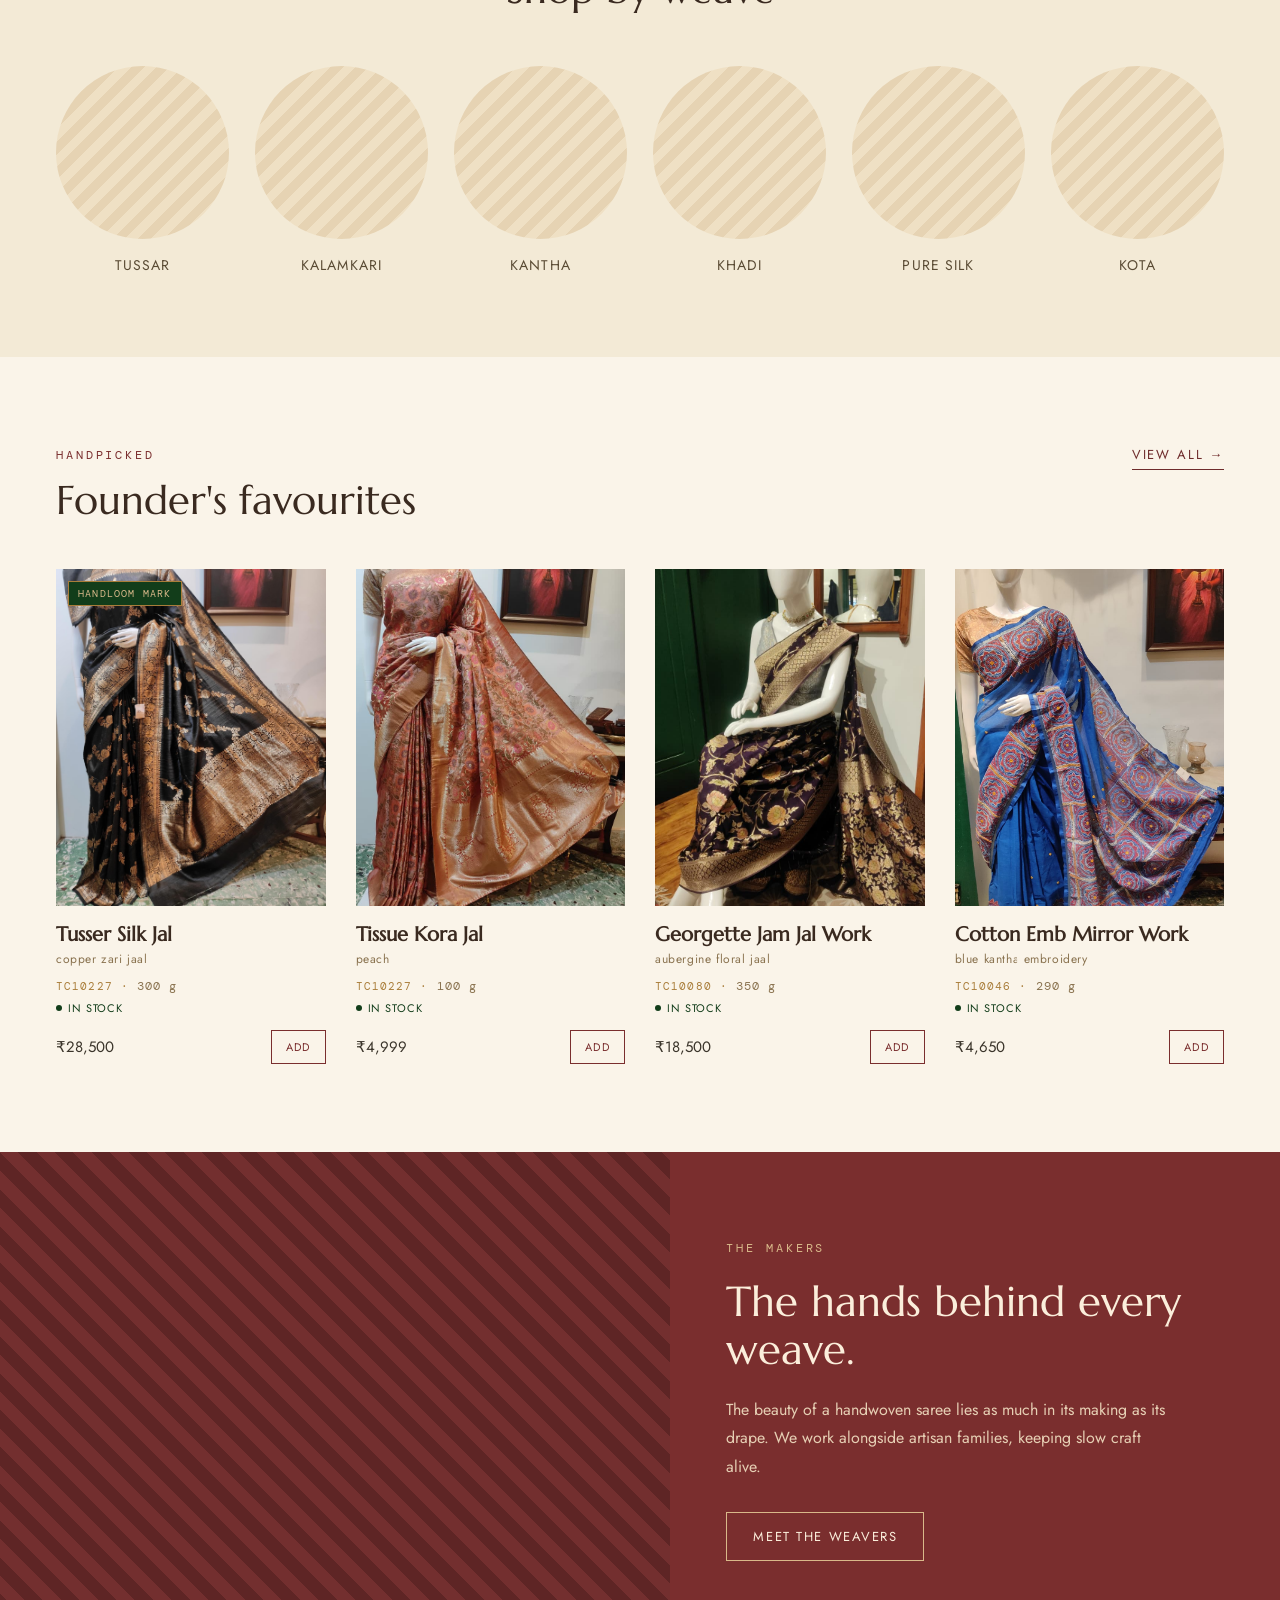
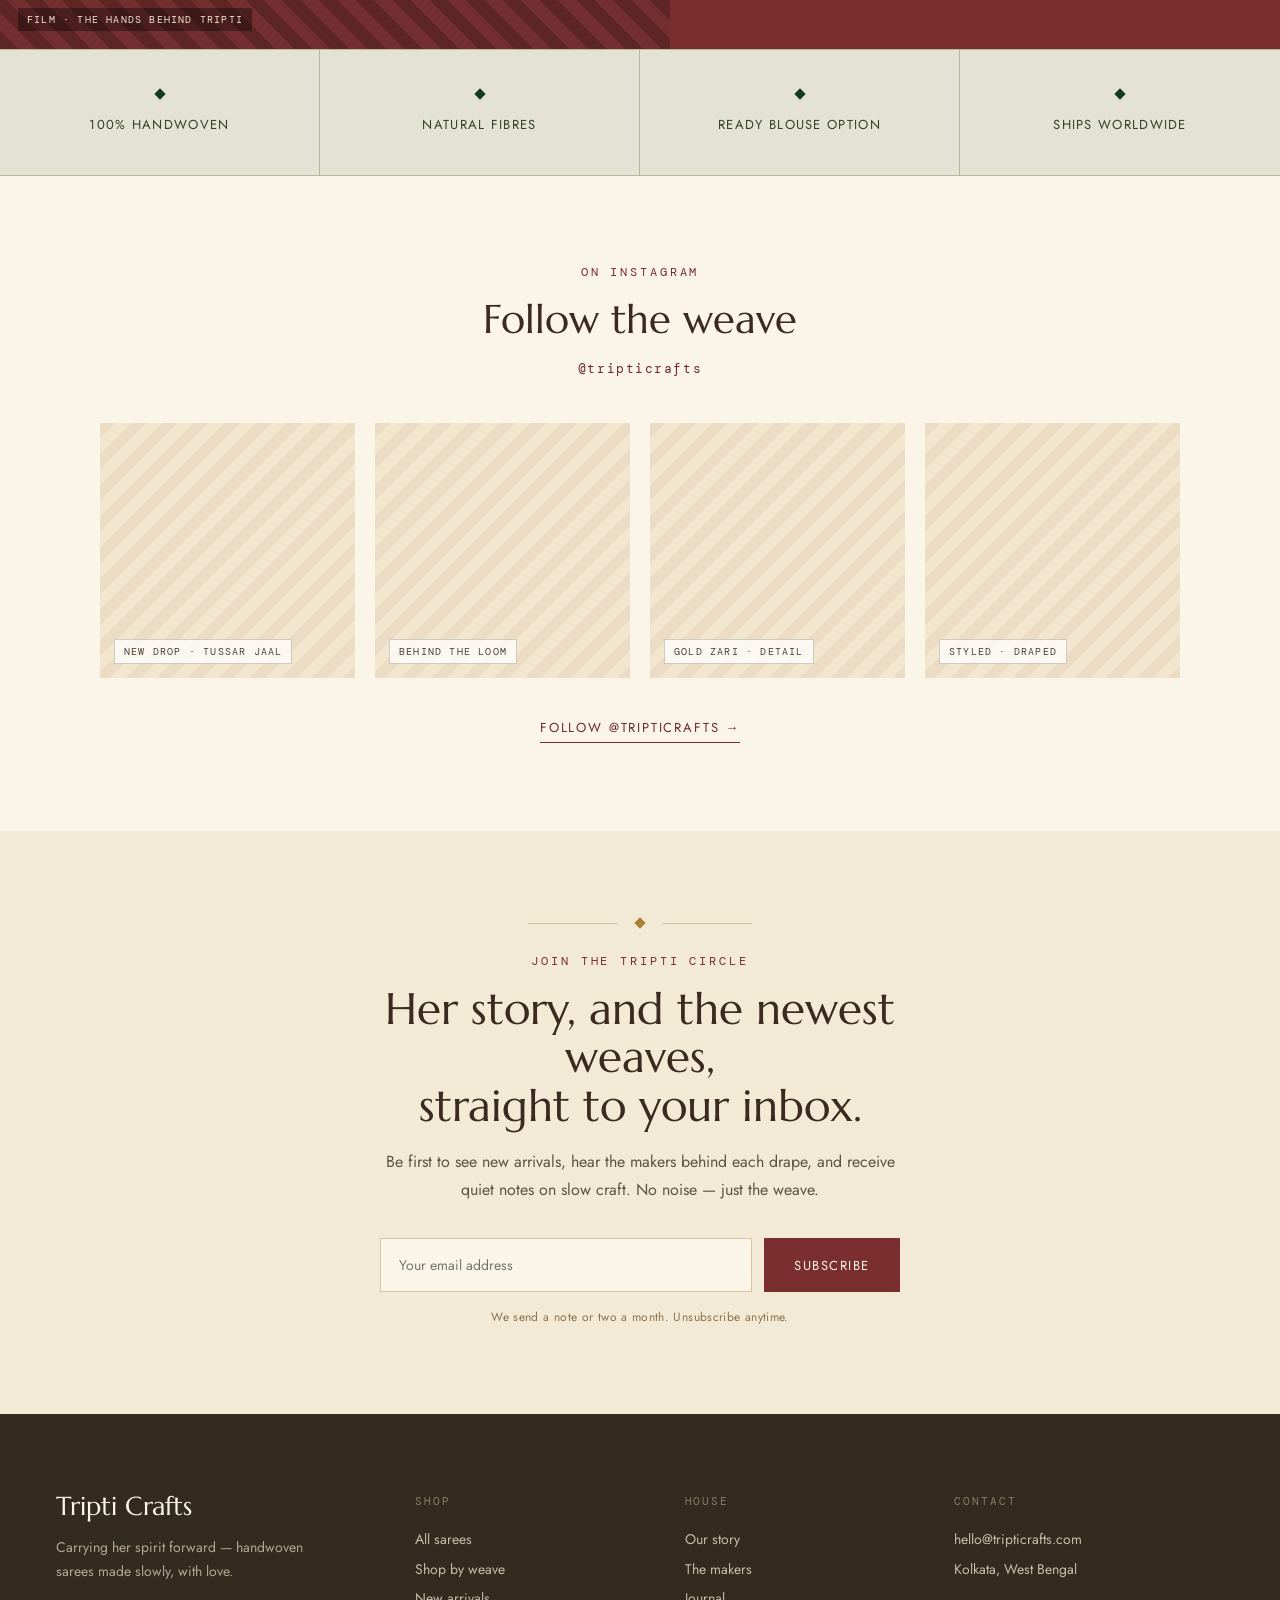
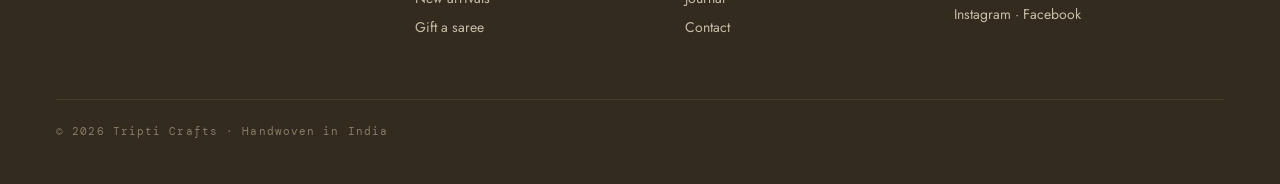
==== commit 152dd56d: "Add Instagram section with responsive grid and styles" ====
--- a/index.html
+++ b/index.html
@@ -191,6 +191,42 @@
     <div class="values__cell"><span class="values__diamond"></span><span class="values__label">Ships Worldwide</span></div>
   </section>
 
+  <!-- instagram -->
+  <section class="insta">
+    <div class="insta__head">
+      <p class="eyebrow eyebrow--accent">On Instagram</p>
+      <h2 class="section-title">Follow the weave</h2>
+      <a href="https://www.instagram.com/tripticrafts/" class="insta__handle" target="_blank" rel="noopener">@tripticrafts</a>
+    </div>
+    <div class="insta__grid">
+      <a class="insta__tile ph" href="https://www.instagram.com/tripticrafts/" target="_blank" rel="noopener" aria-label="View post on Instagram">
+        <span class="ph__cap">new drop · tussar jaal</span>
+        <span class="insta__icon" aria-hidden="true">
+          <svg viewBox="0 0 24 24" fill="none" stroke="currentColor" stroke-width="1.6" stroke-linecap="round" stroke-linejoin="round"><rect x="3" y="3" width="18" height="18" rx="5"/><circle cx="12" cy="12" r="4"/><circle cx="17.5" cy="6.5" r="1" fill="currentColor" stroke="none"/></svg>
+        </span>
+      </a>
+      <a class="insta__tile ph" href="https://www.instagram.com/tripticrafts/" target="_blank" rel="noopener" aria-label="View post on Instagram">
+        <span class="ph__cap">behind the loom</span>
+        <span class="insta__icon" aria-hidden="true">
+          <svg viewBox="0 0 24 24" fill="none" stroke="currentColor" stroke-width="1.6" stroke-linecap="round" stroke-linejoin="round"><rect x="3" y="3" width="18" height="18" rx="5"/><circle cx="12" cy="12" r="4"/><circle cx="17.5" cy="6.5" r="1" fill="currentColor" stroke="none"/></svg>
+        </span>
+      </a>
+      <a class="insta__tile ph" href="https://www.instagram.com/tripticrafts/" target="_blank" rel="noopener" aria-label="View post on Instagram">
+        <span class="ph__cap">gold zari · detail</span>
+        <span class="insta__icon" aria-hidden="true">
+          <svg viewBox="0 0 24 24" fill="none" stroke="currentColor" stroke-width="1.6" stroke-linecap="round" stroke-linejoin="round"><rect x="3" y="3" width="18" height="18" rx="5"/><circle cx="12" cy="12" r="4"/><circle cx="17.5" cy="6.5" r="1" fill="currentColor" stroke="none"/></svg>
+        </span>
+      </a>
+      <a class="insta__tile ph" href="https://www.instagram.com/tripticrafts/" target="_blank" rel="noopener" aria-label="View post on Instagram">
+        <span class="ph__cap">styled · draped</span>
+        <span class="insta__icon" aria-hidden="true">
+          <svg viewBox="0 0 24 24" fill="none" stroke="currentColor" stroke-width="1.6" stroke-linecap="round" stroke-linejoin="round"><rect x="3" y="3" width="18" height="18" rx="5"/><circle cx="12" cy="12" r="4"/><circle cx="17.5" cy="6.5" r="1" fill="currentColor" stroke="none"/></svg>
+        </span>
+      </a>
+    </div>
+    <a href="https://www.instagram.com/tripticrafts/" class="link-underline insta__cta" target="_blank" rel="noopener">Follow @tripticrafts →</a>
+  </section>
+
   <!-- newsletter -->
   <section class="newsletter-sec">
     <div class="divider">
--- a/warm-heritage.css
+++ b/warm-heritage.css
@@ -345,6 +345,28 @@
 .values__diamond { display: block; width: 8px; height: 8px; background: var(--green); transform: rotate(45deg); margin: 0 auto 14px; }
 .values__label { font-size: 13px; letter-spacing: .1em; text-transform: uppercase; color: color-mix(in srgb, var(--green) 55%, var(--ink-muted)); }
 
+/* instagram */
+.insta { padding: 88px 56px; text-align: center; }
+.insta__head { margin-bottom: 44px; }
+.insta__head .eyebrow { margin-bottom: 14px; }
+.insta__handle { display: inline-block; margin-top: 16px; font-family: 'DM Mono', monospace; font-size: 13px; letter-spacing: .12em; color: var(--maroon-deep); }
+.insta__grid { display: grid; grid-template-columns: repeat(4,1fr); gap: 20px; max-width: 1080px; margin: 0 auto; }
+.insta__tile { aspect-ratio: 1; align-items: flex-end; overflow: hidden; }
+.insta__tile .ph__cap { margin: 14px; }
+.insta__icon {
+  position: absolute; top: 12px; right: 12px;
+  color: var(--cream); opacity: 0;
+  transition: opacity .3s ease;
+}
+.insta__icon svg { width: 22px; height: 22px; display: block; }
+.insta__tile::before {
+  content: ''; position: absolute; inset: 0;
+  background: var(--scrim-dark); opacity: 0;
+  transition: opacity .3s ease;
+}
+.insta__tile:hover::before, .insta__tile:hover .insta__icon { opacity: 1; }
+.insta__cta { margin-top: 40px; }
+
 /* newsletter section */
 .newsletter-sec { background: var(--cream-warm); padding: 88px 56px; text-align: center; }
 .newsletter-sec .divider { padding: 0 0 26px; }
@@ -570,6 +592,7 @@
 
   .lexicon { grid-template-columns: 1fr 1fr; }
   .lexicon__item:nth-child(2) { border-right: 0; }
+  .lexicon__item:last-child { grid-column: 1 / -1; border-right: 0; }
   .lexicon__item { border-bottom: 1px solid color-mix(in srgb, var(--green) 16%, var(--line)); }
   .lexicon__item:nth-last-child(-n+1) { border-bottom: 0; }
 }
@@ -730,6 +753,11 @@
   .values__cell:nth-child(2) { border-right: 0; }
   .values__cell { border-bottom: 1px solid var(--line); }
 
+  .insta { padding: 48px 24px; }
+  .insta__head { margin-bottom: 26px; }
+  .insta__grid { grid-template-columns: 1fr 1fr; gap: 12px; }
+  .insta__cta { margin-top: 28px; }
+
   .newsletter-sec { padding: 48px 24px; }
   .newsletter-sec__title { font-size: 28px; }
   .newsletter-sec__body { font-size: 14px; }
@@ -1081,7 +1109,35 @@
 
   .cart-page, .checkout-page { grid-template-columns: 1fr; gap: 30px; }
   .cart_totals, .order-review { position: static; }
-  .shop_table th:nth-child(2), .shop_table td:nth-child(2) { display: none; }
+
+  /* cart: the order-history table (account) keeps its default look; the
+     cart line-item table stacks into cards so nothing runs off-screen */
+  .cart-page .shop_table thead { display: none; }
+  .cart-page .shop_table,
+  .cart-page .shop_table tbody { display: block; width: 100%; }
+  .cart-page .shop_table tr {
+    position: relative;
+    display: grid;
+    grid-template-columns: 1fr auto;
+    grid-template-areas: "info sub" "qty sub";
+    align-items: start;
+    column-gap: 14px;
+    row-gap: 12px;
+    padding: 20px 0;
+    padding-left: 86px;               /* room for the absolute thumbnail */
+    border-bottom: 1px solid var(--line);
+  }
+  .cart-page .shop_table td { display: block; padding: 0; border: 0; }
+  .cart-page .shop_table td:nth-child(1) { grid-area: info; }   /* product */
+  .cart-page .shop_table td:nth-child(2) { display: none; }     /* unit price col */
+  .cart-page .shop_table td:nth-child(3) { grid-area: qty; align-self: center; }
+  .cart-page .shop_table td:nth-child(4) { grid-area: sub; align-self: center; font-size: 15px; color: var(--ink-heading); white-space: nowrap; }
+  .cart-page .cart-item { display: block; }
+  .cart-page .cart-item__img { position: absolute; left: 0; top: 20px; width: 72px; margin: 0; }
+
+  /* smaller quantity stepper so rows never overflow narrow screens */
+  .quantity button { width: 38px; height: 44px; }
+  .quantity input { width: 44px; height: 44px; }
 
   .account-auth { grid-template-columns: 1fr; gap: 22px; }
   .auth-card { padding: 30px 24px; }
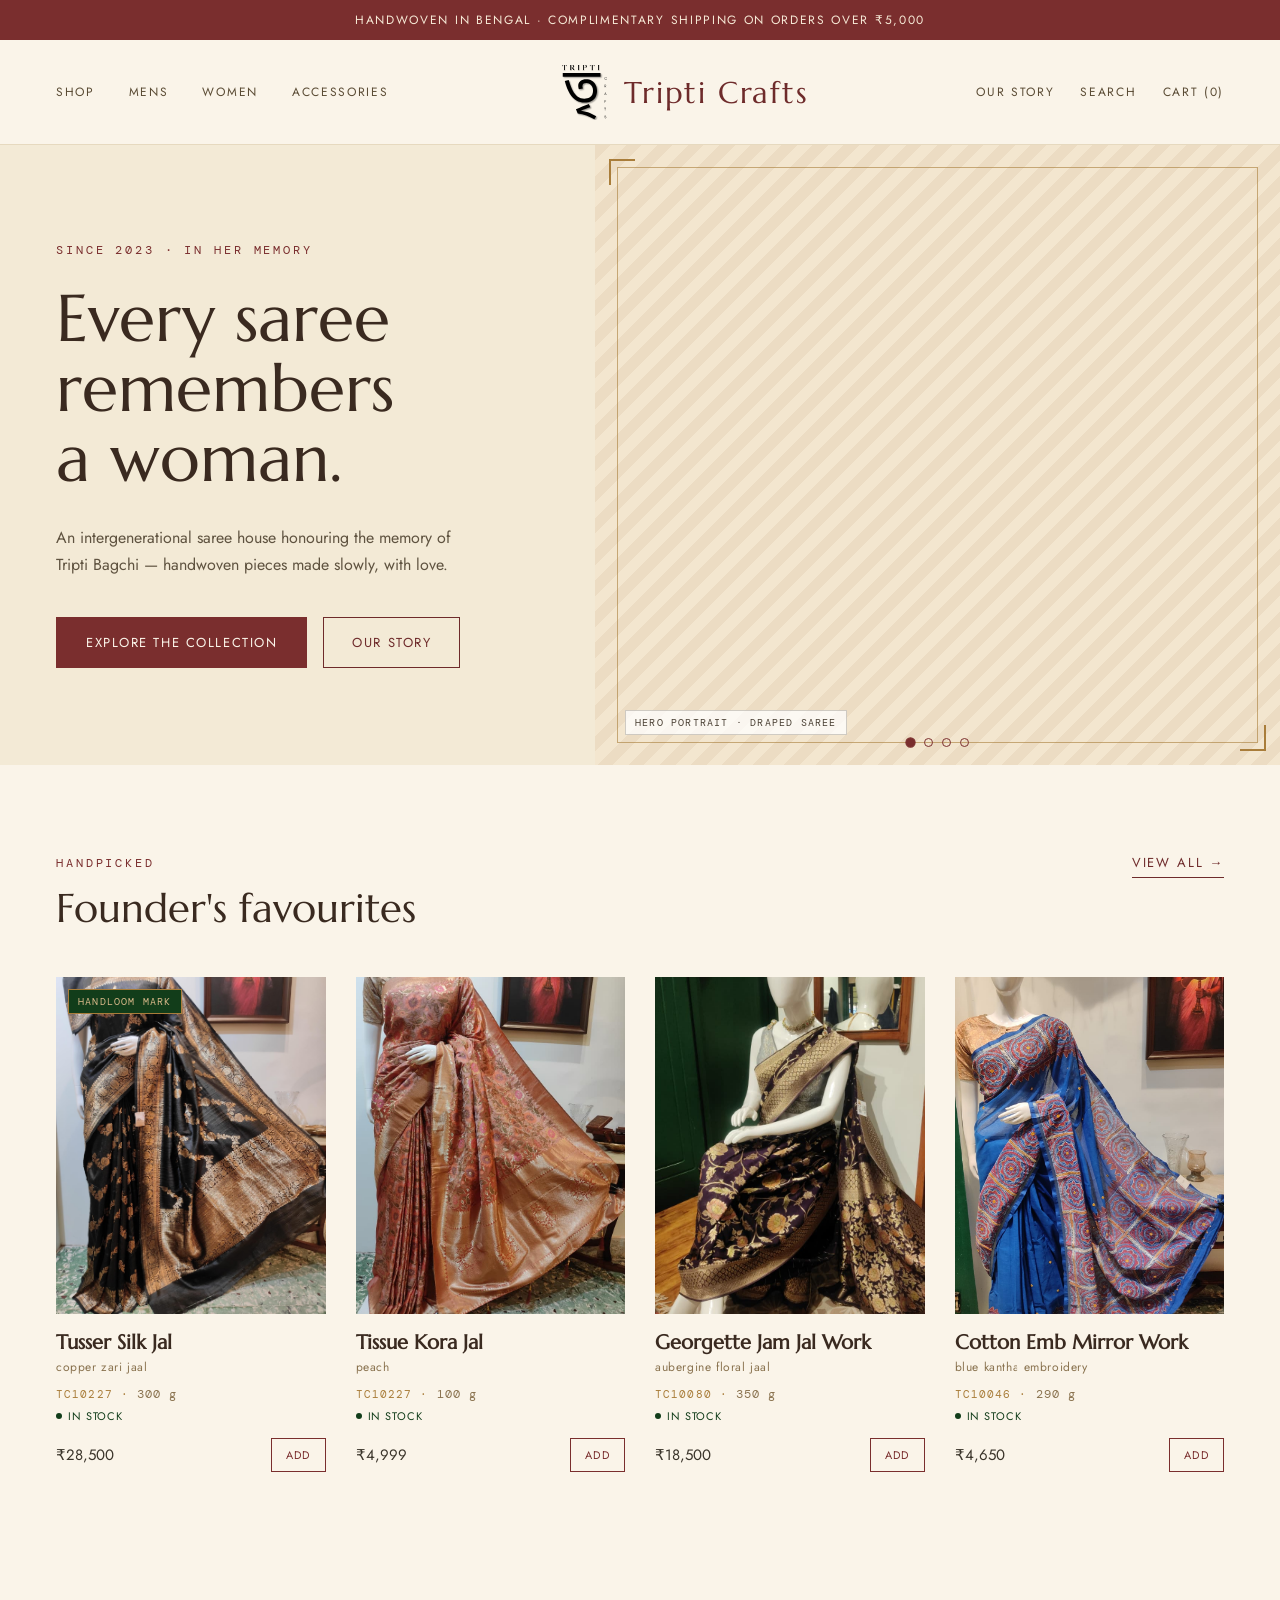
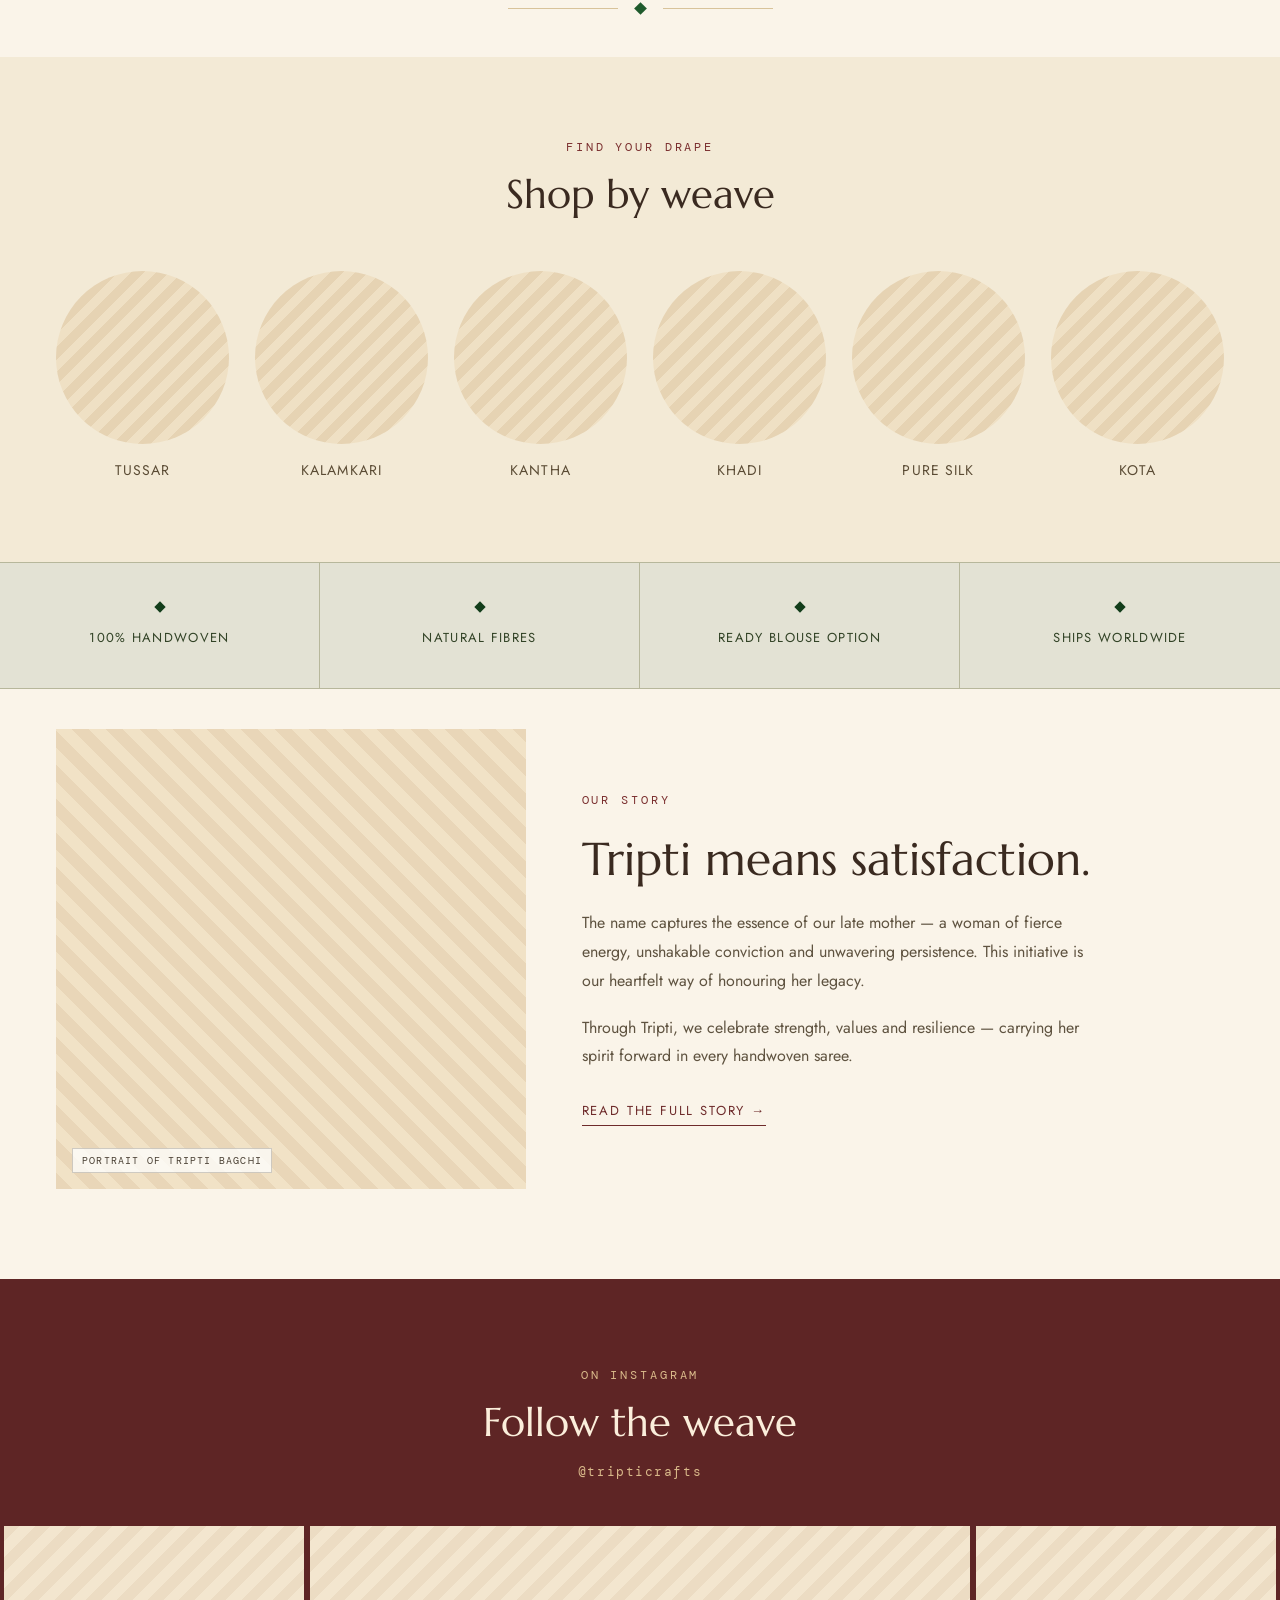
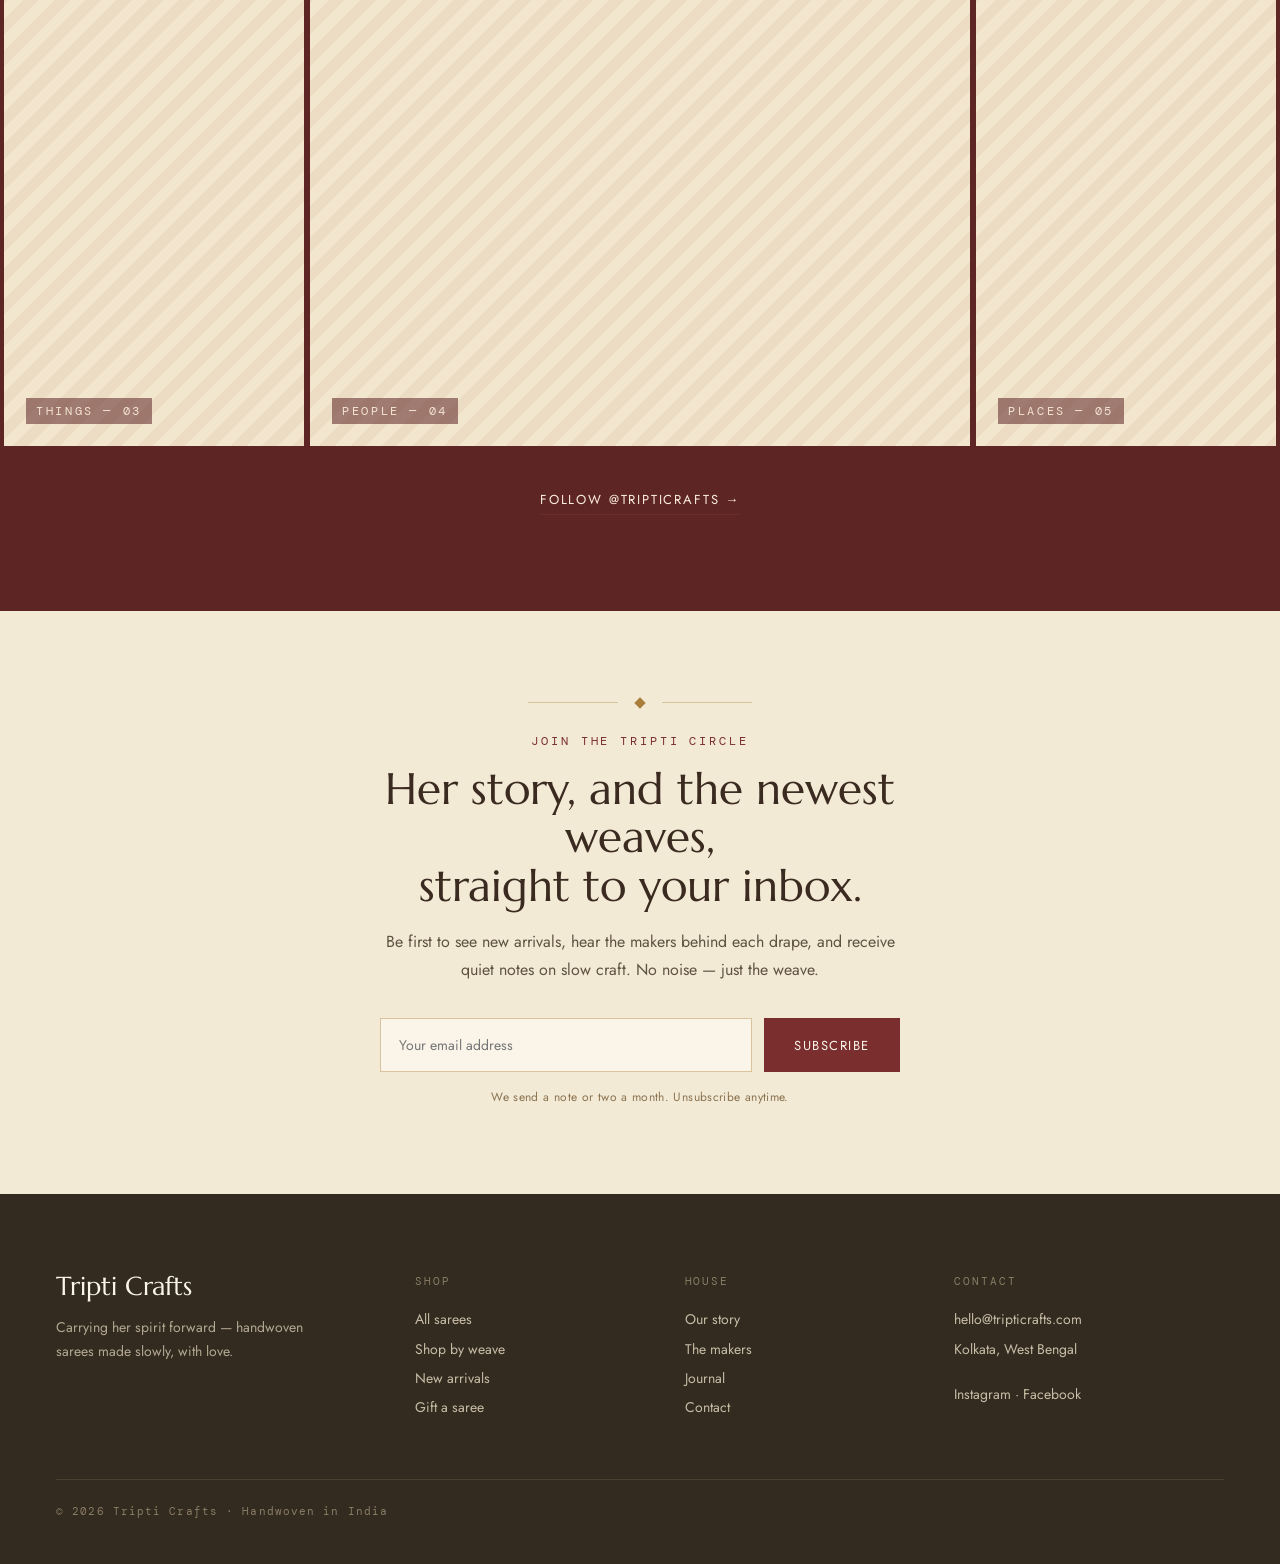
==== commit 7c6a9f14: "Add scroll-hint.js for horizontal scrolling affordances; update multiple HTML files to include the s" ====
--- a/index.html
+++ b/index.html
@@ -20,9 +20,10 @@
       <svg class="icon" viewBox="0 0 24 24" fill="none" stroke="currentColor" stroke-width="1.5" stroke-linecap="round" aria-hidden="true"><path d="M3 6h18M3 12h18M3 18h18"/></svg>
     </label>
     <nav class="hdr__nav hdr__nav--left">
-      <a href="shop.html">New Arrivals</a>
-      <a href="shop.html">Sarees</a>
-      <a href="shop.html">Shop by Weave</a>
+      <a href="shop.html">Shop</a>
+      <a href="shop.html">Mens</a>
+      <a href="shop.html">Women</a>
+      <a href="shop.html">Accessories</a>
     </nav>
     <a href="index.html" class="hdr__brand"><img src="logo.svg" class="hdr__logo" alt=""><span>Tripti Crafts</span></a>
     <nav class="hdr__nav hdr__nav--right">
@@ -48,13 +49,10 @@
   </div>
 
   <nav class="mcats" aria-label="Browse categories">
-    <a href="shop.html">New Arrivals</a>
-    <a href="shop.html">Tussar</a>
-    <a href="shop.html">Kalamkari</a>
-    <a href="shop.html">Kantha</a>
-    <a href="shop.html">Khadi</a>
-    <a href="shop.html">Pure Silk</a>
-    <a href="shop.html">Kota</a>
+    <a href="shop.html">Shop</a>
+    <a href="shop.html">Mens</a>
+    <a href="shop.html">Women</a>
+    <a href="shop.html">Accessories</a>
   </nav>
 </div>
 
@@ -89,41 +87,6 @@
       <div class="orn-corner orn-corner--tl"></div>
       <div class="orn-corner orn-corner--br"></div>
       <div class="hero__dots" role="tablist" aria-label="Choose slide"></div>
-    </div>
-  </section>
-
-  <!-- divider ornament -->
-  <div class="divider">
-    <span class="divider__line"></span>
-    <span class="divider__diamond"></span>
-    <span class="divider__line"></span>
-  </div>
-
-  <!-- story ribbon -->
-  <section class="story">
-    <div class="story__img ph"><span class="ph__cap">portrait of Tripti Bagchi</span></div>
-    <div class="story__text">
-      <p class="eyebrow eyebrow--accent">Our story</p>
-      <h2 class="story__title">Tripti means satisfaction.</h2>
-      <p class="body">The name captures the essence of our late mother — a woman of fierce energy, unshakable conviction and unwavering persistence. This initiative is our heartfelt way of honouring her legacy.</p>
-      <p class="body">Through Tripti, we celebrate strength, values and resilience — carrying her spirit forward in every handwoven saree.</p>
-      <a href="our-story.html" class="link-underline">Read the full story →</a>
-    </div>
-  </section>
-
-  <!-- shop by weave -->
-  <section class="weave">
-    <div class="weave__head">
-      <p class="eyebrow eyebrow--accent">Find your drape</p>
-      <h2 class="section-title">Shop by weave</h2>
-    </div>
-    <div class="weave__grid">
-      <a class="weave__item" href="shop.html"><div class="weave__circle"></div><div class="weave__label">Tussar</div></a>
-      <a class="weave__item" href="shop.html"><div class="weave__circle"></div><div class="weave__label">Kalamkari</div></a>
-      <a class="weave__item" href="shop.html"><div class="weave__circle"></div><div class="weave__label">Kantha</div></a>
-      <a class="weave__item" href="shop.html"><div class="weave__circle"></div><div class="weave__label">Khadi</div></a>
-      <a class="weave__item" href="shop.html"><div class="weave__circle"></div><div class="weave__label">Pure Silk</div></a>
-      <a class="weave__item" href="shop.html"><div class="weave__circle"></div><div class="weave__label">Kota</div></a>
     </div>
   </section>
 
@@ -172,8 +135,31 @@
     </div>
   </section>
 
-  <!-- hands behind -->
-  <section class="makers">
+  <!-- divider ornament -->
+  <div class="divider">
+    <span class="divider__line"></span>
+    <span class="divider__diamond"></span>
+    <span class="divider__line"></span>
+  </div>
+
+  <!-- shop by weave -->
+  <section class="weave">
+    <div class="weave__head">
+      <p class="eyebrow eyebrow--accent">Find your drape</p>
+      <h2 class="section-title">Shop by weave</h2>
+    </div>
+    <div class="weave__grid">
+      <a class="weave__item" href="shop.html"><div class="weave__circle"></div><div class="weave__label">Tussar</div></a>
+      <a class="weave__item" href="shop.html"><div class="weave__circle"></div><div class="weave__label">Kalamkari</div></a>
+      <a class="weave__item" href="shop.html"><div class="weave__circle"></div><div class="weave__label">Kantha</div></a>
+      <a class="weave__item" href="shop.html"><div class="weave__circle"></div><div class="weave__label">Khadi</div></a>
+      <a class="weave__item" href="shop.html"><div class="weave__circle"></div><div class="weave__label">Pure Silk</div></a>
+      <a class="weave__item" href="shop.html"><div class="weave__circle"></div><div class="weave__label">Kota</div></a>
+    </div>
+  </section>
+
+  <!-- hands behind — hidden -->
+  <section class="makers" hidden style="display:none">
     <div class="makers__img"><span class="ph__cap ph__cap--dark">film · the hands behind Tripti</span></div>
     <div class="makers__text">
       <p class="eyebrow eyebrow--gold">The makers</p>
@@ -191,38 +177,58 @@
     <div class="values__cell"><span class="values__diamond"></span><span class="values__label">Ships Worldwide</span></div>
   </section>
 
-  <!-- instagram -->
+  <!-- story ribbon -->
+  <section class="story">
+    <div class="story__img ph"><span class="ph__cap">portrait of Tripti Bagchi</span></div>
+    <div class="story__text">
+      <p class="eyebrow eyebrow--accent">Our story</p>
+      <h2 class="story__title">Tripti means satisfaction.</h2>
+      <p class="body">The name captures the essence of our late mother — a woman of fierce energy, unshakable conviction and unwavering persistence. This initiative is our heartfelt way of honouring her legacy.</p>
+      <p class="body">Through Tripti, we celebrate strength, values and resilience — carrying her spirit forward in every handwoven saree.</p>
+      <a href="our-story.html" class="link-underline">Read the full story →</a>
+    </div>
+  </section>
+
+  <!-- instagram — film strip -->
   <section class="insta">
     <div class="insta__head">
       <p class="eyebrow eyebrow--accent">On Instagram</p>
       <h2 class="section-title">Follow the weave</h2>
       <a href="https://www.instagram.com/tripticrafts/" class="insta__handle" target="_blank" rel="noopener">@tripticrafts</a>
     </div>
-    <div class="insta__grid">
-      <a class="insta__tile ph" href="https://www.instagram.com/tripticrafts/" target="_blank" rel="noopener" aria-label="View post on Instagram">
-        <span class="ph__cap">new drop · tussar jaal</span>
-        <span class="insta__icon" aria-hidden="true">
-          <svg viewBox="0 0 24 24" fill="none" stroke="currentColor" stroke-width="1.6" stroke-linecap="round" stroke-linejoin="round"><rect x="3" y="3" width="18" height="18" rx="5"/><circle cx="12" cy="12" r="4"/><circle cx="17.5" cy="6.5" r="1" fill="currentColor" stroke="none"/></svg>
-        </span>
-      </a>
-      <a class="insta__tile ph" href="https://www.instagram.com/tripticrafts/" target="_blank" rel="noopener" aria-label="View post on Instagram">
-        <span class="ph__cap">behind the loom</span>
-        <span class="insta__icon" aria-hidden="true">
-          <svg viewBox="0 0 24 24" fill="none" stroke="currentColor" stroke-width="1.6" stroke-linecap="round" stroke-linejoin="round"><rect x="3" y="3" width="18" height="18" rx="5"/><circle cx="12" cy="12" r="4"/><circle cx="17.5" cy="6.5" r="1" fill="currentColor" stroke="none"/></svg>
-        </span>
-      </a>
-      <a class="insta__tile ph" href="https://www.instagram.com/tripticrafts/" target="_blank" rel="noopener" aria-label="View post on Instagram">
-        <span class="ph__cap">gold zari · detail</span>
-        <span class="insta__icon" aria-hidden="true">
-          <svg viewBox="0 0 24 24" fill="none" stroke="currentColor" stroke-width="1.6" stroke-linecap="round" stroke-linejoin="round"><rect x="3" y="3" width="18" height="18" rx="5"/><circle cx="12" cy="12" r="4"/><circle cx="17.5" cy="6.5" r="1" fill="currentColor" stroke="none"/></svg>
-        </span>
-      </a>
-      <a class="insta__tile ph" href="https://www.instagram.com/tripticrafts/" target="_blank" rel="noopener" aria-label="View post on Instagram">
-        <span class="ph__cap">styled · draped</span>
-        <span class="insta__icon" aria-hidden="true">
-          <svg viewBox="0 0 24 24" fill="none" stroke="currentColor" stroke-width="1.6" stroke-linecap="round" stroke-linejoin="round"><rect x="3" y="3" width="18" height="18" rx="5"/><circle cx="12" cy="12" r="4"/><circle cx="17.5" cy="6.5" r="1" fill="currentColor" stroke="none"/></svg>
-        </span>
-      </a>
+    <div class="filmstrip">
+      <div class="filmstrip__track">
+        <a class="insta__tile ph" href="https://www.instagram.com/tripticrafts/" target="_blank" rel="noopener" aria-label="View post on Instagram">
+          <span class="insta__cap">Places — 02</span>
+          <span class="insta__icon" aria-hidden="true">
+            <svg viewBox="0 0 24 24" fill="none" stroke="currentColor" stroke-width="1.6" stroke-linecap="round" stroke-linejoin="round"><rect x="3" y="3" width="18" height="18" rx="5"/><circle cx="12" cy="12" r="4"/><circle cx="17.5" cy="6.5" r="1" fill="currentColor" stroke="none"/></svg>
+          </span>
+        </a>
+        <a class="insta__tile ph" href="https://www.instagram.com/tripticrafts/" target="_blank" rel="noopener" aria-label="View post on Instagram">
+          <span class="insta__cap">Things — 03</span>
+          <span class="insta__icon" aria-hidden="true">
+            <svg viewBox="0 0 24 24" fill="none" stroke="currentColor" stroke-width="1.6" stroke-linecap="round" stroke-linejoin="round"><rect x="3" y="3" width="18" height="18" rx="5"/><circle cx="12" cy="12" r="4"/><circle cx="17.5" cy="6.5" r="1" fill="currentColor" stroke="none"/></svg>
+          </span>
+        </a>
+        <a class="insta__tile insta__tile--focal ph" href="https://www.instagram.com/tripticrafts/" target="_blank" rel="noopener" aria-label="View post on Instagram">
+          <span class="insta__cap">People — 04</span>
+          <span class="insta__icon" aria-hidden="true">
+            <svg viewBox="0 0 24 24" fill="none" stroke="currentColor" stroke-width="1.6" stroke-linecap="round" stroke-linejoin="round"><rect x="3" y="3" width="18" height="18" rx="5"/><circle cx="12" cy="12" r="4"/><circle cx="17.5" cy="6.5" r="1" fill="currentColor" stroke="none"/></svg>
+          </span>
+        </a>
+        <a class="insta__tile ph" href="https://www.instagram.com/tripticrafts/" target="_blank" rel="noopener" aria-label="View post on Instagram">
+          <span class="insta__cap">Places — 05</span>
+          <span class="insta__icon" aria-hidden="true">
+            <svg viewBox="0 0 24 24" fill="none" stroke="currentColor" stroke-width="1.6" stroke-linecap="round" stroke-linejoin="round"><rect x="3" y="3" width="18" height="18" rx="5"/><circle cx="12" cy="12" r="4"/><circle cx="17.5" cy="6.5" r="1" fill="currentColor" stroke="none"/></svg>
+          </span>
+        </a>
+        <a class="insta__tile ph" href="https://www.instagram.com/tripticrafts/" target="_blank" rel="noopener" aria-label="View post on Instagram">
+          <span class="insta__cap">Things — 06</span>
+          <span class="insta__icon" aria-hidden="true">
+            <svg viewBox="0 0 24 24" fill="none" stroke="currentColor" stroke-width="1.6" stroke-linecap="round" stroke-linejoin="round"><rect x="3" y="3" width="18" height="18" rx="5"/><circle cx="12" cy="12" r="4"/><circle cx="17.5" cy="6.5" r="1" fill="currentColor" stroke="none"/></svg>
+          </span>
+        </a>
+      </div>
     </div>
     <a href="https://www.instagram.com/tripticrafts/" class="link-underline insta__cta" target="_blank" rel="noopener">Follow @tripticrafts →</a>
   </section>
@@ -394,5 +400,6 @@
   start();
 })();
 </script>
+<script src="scroll-hint.js"></script>
 </body>
 </html>
--- a/warm-heritage.css
+++ b/warm-heritage.css
@@ -345,16 +345,31 @@
 .values__diamond { display: block; width: 8px; height: 8px; background: var(--green); transform: rotate(45deg); margin: 0 auto 14px; }
 .values__label { font-size: 13px; letter-spacing: .1em; text-transform: uppercase; color: color-mix(in srgb, var(--green) 55%, var(--ink-muted)); }
 
-/* instagram */
-.insta { padding: 88px 56px; text-align: center; }
-.insta__head { margin-bottom: 44px; }
-.insta__head .eyebrow { margin-bottom: 14px; }
-.insta__handle { display: inline-block; margin-top: 16px; font-family: 'DM Mono', monospace; font-size: 13px; letter-spacing: .12em; color: var(--maroon-deep); }
-.insta__grid { display: grid; grid-template-columns: repeat(4,1fr); gap: 20px; max-width: 1080px; margin: 0 auto; }
-.insta__tile { aspect-ratio: 1; align-items: flex-end; overflow: hidden; }
-.insta__tile .ph__cap { margin: 14px; }
+/* instagram — film strip */
+.insta { padding: 88px 0 96px; text-align: center; background: var(--maroon-shade); color: var(--on-maroon); }
+.insta__head { margin-bottom: 44px; padding: 0 56px; }
+.insta__head .section-title { color: var(--gold-pale); }
+.insta__head .eyebrow { margin-bottom: 14px; color: var(--gold-light); }
+.insta__handle { display: inline-block; margin-top: 16px; font-family: 'DM Mono', monospace; font-size: 13px; letter-spacing: .12em; color: var(--gold-light); }
+
+.filmstrip { overflow: hidden; width: 100%; }
+.filmstrip__track {
+  display: flex; justify-content: center; align-items: stretch;
+  gap: 6px; height: 520px; min-width: max-content; margin: 0 auto;
+}
+.insta__tile {
+  position: relative; flex: 0 0 300px; height: 100%;
+  align-items: flex-end; overflow: hidden;
+}
+.insta__tile--focal { flex-basis: 660px; }
+.insta__cap {
+  position: absolute; left: 22px; bottom: 22px; z-index: 2;
+  font-family: 'DM Mono', monospace; font-size: 12px;
+  letter-spacing: .22em; text-transform: uppercase; color: var(--on-maroon);
+  background: rgba(94,37,37,.55); padding: 5px 10px;
+}
 .insta__icon {
-  position: absolute; top: 12px; right: 12px;
+  position: absolute; top: 16px; right: 16px; z-index: 2;
   color: var(--cream); opacity: 0;
   transition: opacity .3s ease;
 }
@@ -365,7 +380,7 @@
   transition: opacity .3s ease;
 }
 .insta__tile:hover::before, .insta__tile:hover .insta__icon { opacity: 1; }
-.insta__cta { margin-top: 40px; }
+.insta__cta { display: inline-block; margin-top: 44px; color: var(--gold-pale); }
 
 /* newsletter section */
 .newsletter-sec { background: var(--cream-warm); padding: 88px 56px; text-align: center; }
@@ -595,6 +610,36 @@
   .lexicon__item:last-child { grid-column: 1 / -1; border-right: 0; }
   .lexicon__item { border-bottom: 1px solid color-mix(in srgb, var(--green) 16%, var(--line)); }
   .lexicon__item:nth-last-child(-n+1) { border-bottom: 0; }
+}
+
+/* ---- horizontal-scroll affordance ----
+   JS wraps each swipeable rail in .scroller. On desktop the wrapper is
+   inert (display:contents) so it never affects the grid layouts; on mobile
+   it becomes a positioned box that paints edge fades + chevrons to signal
+   there's more content to swipe in either direction. */
+.scroller { display: contents; }
+
+@media (max-width: 768px) {
+  .scroller { display: block; position: relative; --scroll-fade: #faf4e9; }
+  .weave .scroller { --scroll-fade: #f3ead6; }
+  .scroller::before, .scroller::after {
+    content: ""; position: absolute; top: 0; bottom: 0; width: 46px;
+    pointer-events: none; opacity: 0; transition: opacity .22s ease; z-index: 6;
+  }
+  .scroller::after {
+    right: 0;
+    background:
+      url("data:image/svg+xml,%3Csvg xmlns='http://www.w3.org/2000/svg' width='9' height='15' viewBox='0 0 24 24' fill='none' stroke='%237a2e2e' stroke-width='2.5' stroke-linecap='round' stroke-linejoin='round'%3E%3Cpath d='m9 6 6 6-6 6'/%3E%3C/svg%3E") no-repeat right 12px center,
+      linear-gradient(to left, var(--scroll-fade), transparent);
+  }
+  .scroller::before {
+    left: 0;
+    background:
+      url("data:image/svg+xml,%3Csvg xmlns='http://www.w3.org/2000/svg' width='9' height='15' viewBox='0 0 24 24' fill='none' stroke='%237a2e2e' stroke-width='2.5' stroke-linecap='round' stroke-linejoin='round'%3E%3Cpath d='m15 6-6 6 6 6'/%3E%3C/svg%3E") no-repeat left 12px center,
+      linear-gradient(to right, var(--scroll-fade), transparent);
+  }
+  .scroller--more::after { opacity: 1; }
+  .scroller--back::before { opacity: 1; }
 }
 
 @media (max-width: 768px) {
@@ -724,10 +769,21 @@
   .story__title { font-size: 32px; }
   .body { font-size: 14px; }
 
-  .weave { padding: 44px 24px; }
-  .weave__head { margin-bottom: 28px; }
+  .weave { padding: 44px 0 44px 24px; }
+  .weave__head { margin-bottom: 28px; padding-right: 24px; }
   .section-title { font-size: 30px; }
-  .weave__grid { grid-template-columns: repeat(3,1fr); gap: 18px; }
+  .weave__grid {
+    display: flex;
+    grid-template-columns: none;
+    gap: 18px;
+    overflow-x: auto;
+    scroll-snap-type: x mandatory;
+    -webkit-overflow-scrolling: touch;
+    padding-right: 24px;
+    scrollbar-width: none;
+  }
+  .weave__grid::-webkit-scrollbar { display: none; }
+  .weave__item { flex: 0 0 42%; scroll-snap-align: start; }
   .weave__label { font-size: 11px; }
 
   .favourites { padding: 44px 0 44px 24px; }
@@ -753,10 +809,13 @@
   .values__cell:nth-child(2) { border-right: 0; }
   .values__cell { border-bottom: 1px solid var(--line); }
 
-  .insta { padding: 48px 24px; }
-  .insta__head { margin-bottom: 26px; }
-  .insta__grid { grid-template-columns: 1fr 1fr; gap: 12px; }
-  .insta__cta { margin-top: 28px; }
+  .insta { padding: 56px 0 60px; }
+  .insta__head { margin-bottom: 28px; padding: 0 24px; }
+  .filmstrip__track { height: 300px; gap: 4px; }
+  .insta__tile { flex-basis: 180px; }
+  .insta__tile--focal { flex-basis: 300px; }
+  .insta__cap { left: 12px; bottom: 12px; font-size: 10px; letter-spacing: .16em; padding: 4px 7px; }
+  .insta__cta { margin-top: 30px; }
 
   .newsletter-sec { padding: 48px 24px; }
   .newsletter-sec__title { font-size: 28px; }
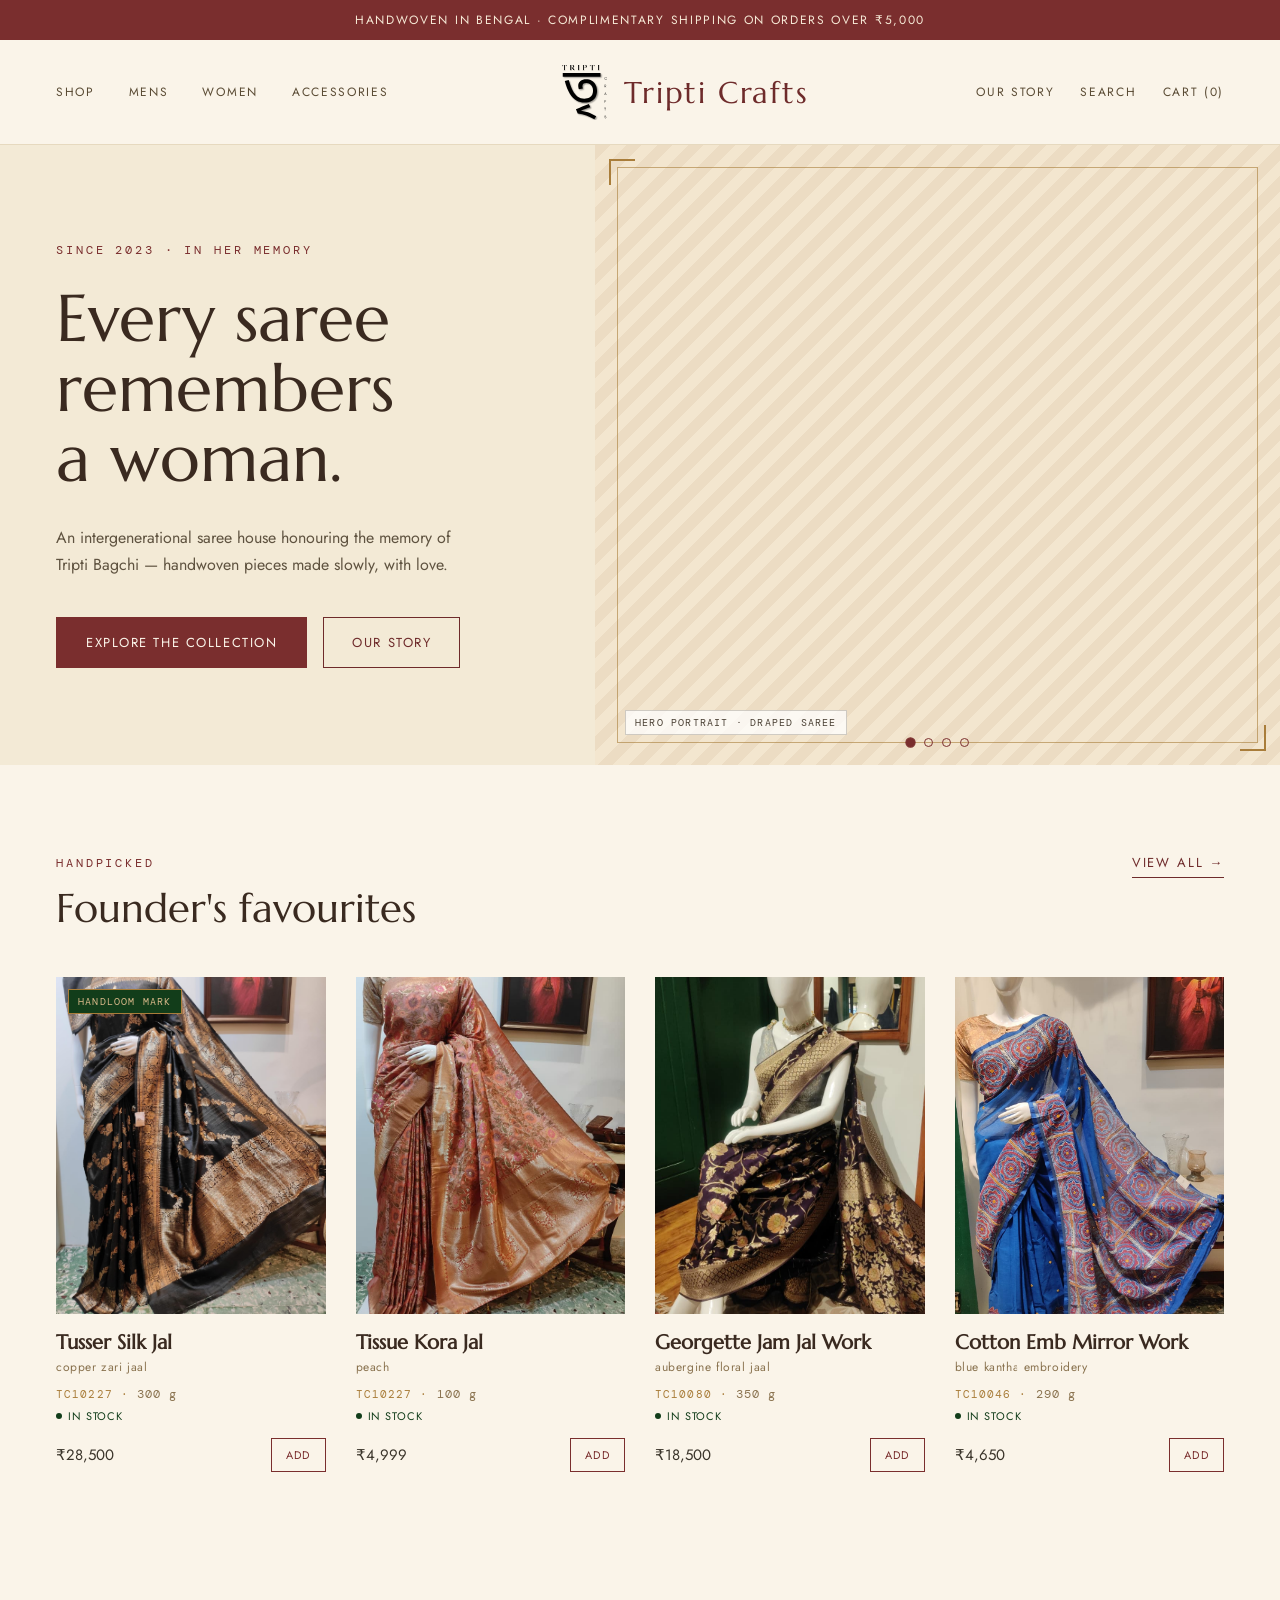
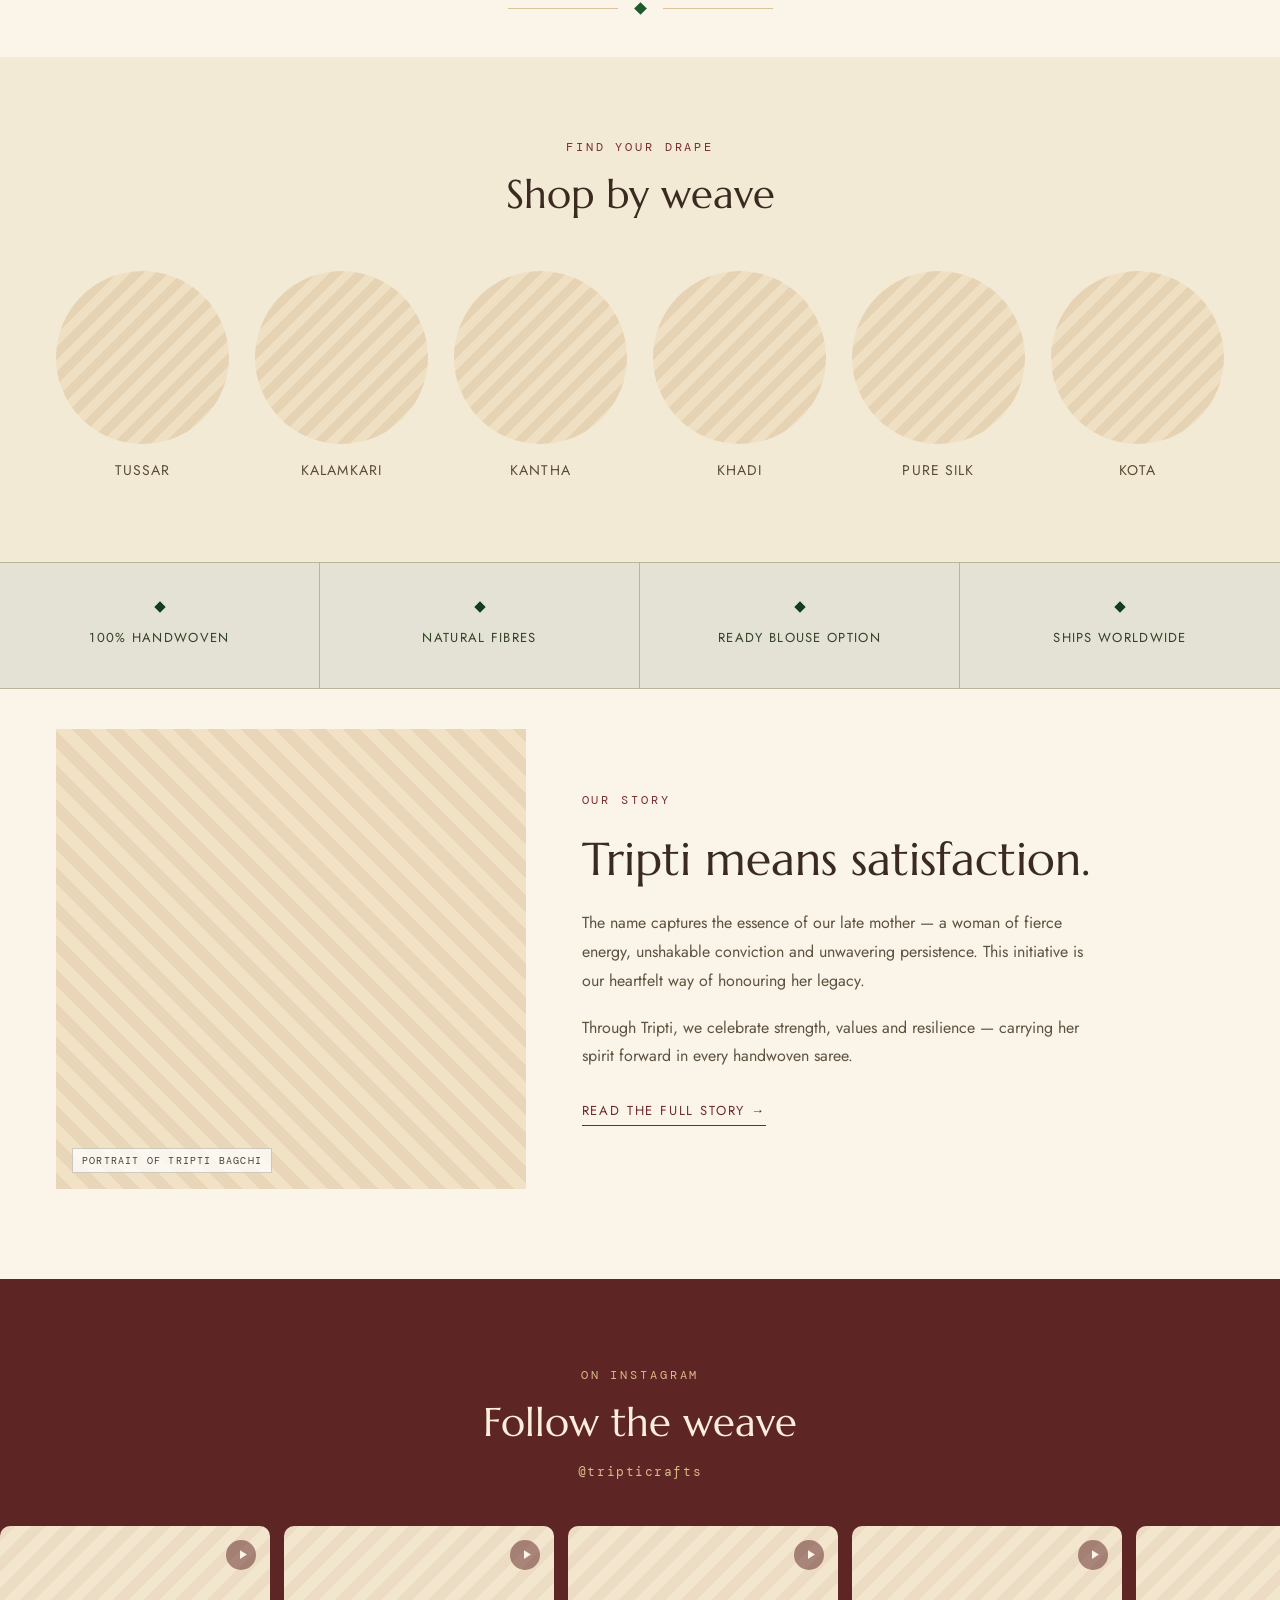
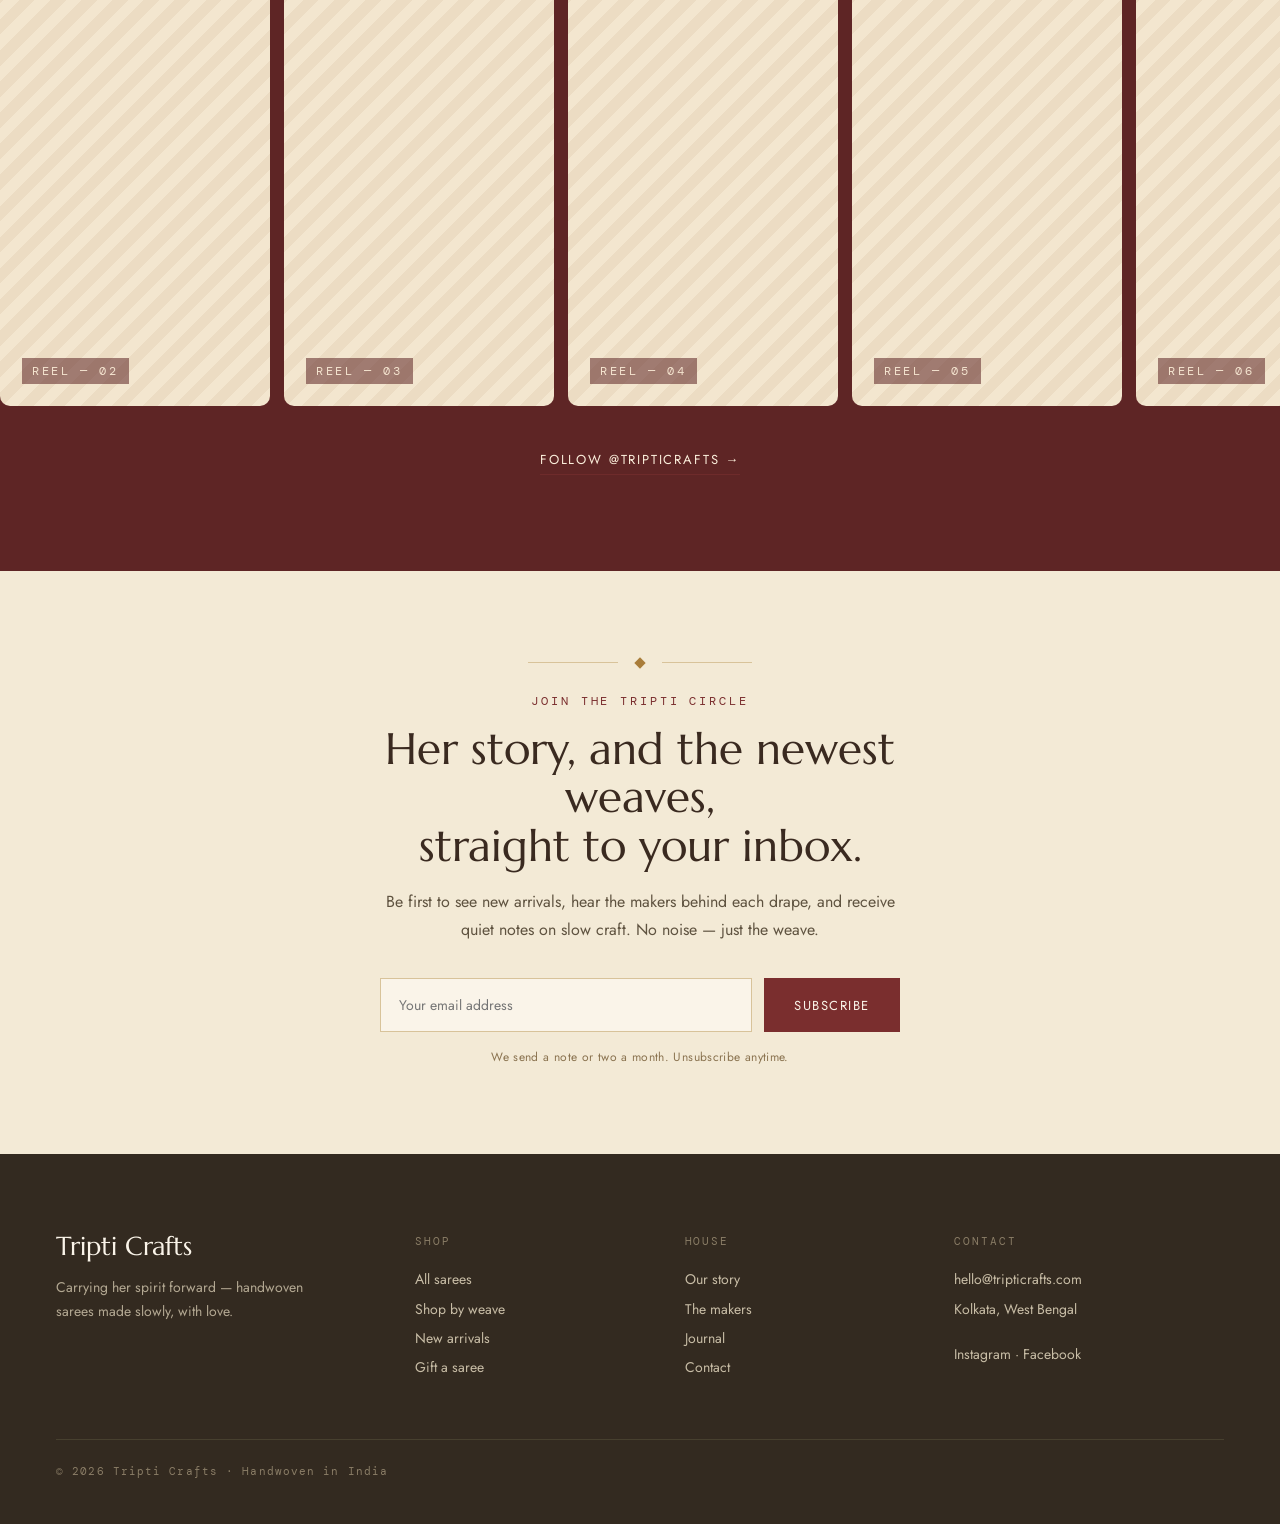
==== commit 7cf534cf: "Update migration plan and enhance Instagram section with reels; add .gitignore" ====
--- a/index.html
+++ b/index.html
@@ -198,35 +198,55 @@
     </div>
     <div class="filmstrip">
       <div class="filmstrip__track">
-        <a class="insta__tile ph" href="https://www.instagram.com/tripticrafts/" target="_blank" rel="noopener" aria-label="View post on Instagram">
-          <span class="insta__cap">Places — 02</span>
-          <span class="insta__icon" aria-hidden="true">
-            <svg viewBox="0 0 24 24" fill="none" stroke="currentColor" stroke-width="1.6" stroke-linecap="round" stroke-linejoin="round"><rect x="3" y="3" width="18" height="18" rx="5"/><circle cx="12" cy="12" r="4"/><circle cx="17.5" cy="6.5" r="1" fill="currentColor" stroke="none"/></svg>
-          </span>
-        </a>
-        <a class="insta__tile ph" href="https://www.instagram.com/tripticrafts/" target="_blank" rel="noopener" aria-label="View post on Instagram">
-          <span class="insta__cap">Things — 03</span>
-          <span class="insta__icon" aria-hidden="true">
-            <svg viewBox="0 0 24 24" fill="none" stroke="currentColor" stroke-width="1.6" stroke-linecap="round" stroke-linejoin="round"><rect x="3" y="3" width="18" height="18" rx="5"/><circle cx="12" cy="12" r="4"/><circle cx="17.5" cy="6.5" r="1" fill="currentColor" stroke="none"/></svg>
-          </span>
-        </a>
-        <a class="insta__tile insta__tile--focal ph" href="https://www.instagram.com/tripticrafts/" target="_blank" rel="noopener" aria-label="View post on Instagram">
-          <span class="insta__cap">People — 04</span>
-          <span class="insta__icon" aria-hidden="true">
-            <svg viewBox="0 0 24 24" fill="none" stroke="currentColor" stroke-width="1.6" stroke-linecap="round" stroke-linejoin="round"><rect x="3" y="3" width="18" height="18" rx="5"/><circle cx="12" cy="12" r="4"/><circle cx="17.5" cy="6.5" r="1" fill="currentColor" stroke="none"/></svg>
-          </span>
-        </a>
-        <a class="insta__tile ph" href="https://www.instagram.com/tripticrafts/" target="_blank" rel="noopener" aria-label="View post on Instagram">
-          <span class="insta__cap">Places — 05</span>
-          <span class="insta__icon" aria-hidden="true">
-            <svg viewBox="0 0 24 24" fill="none" stroke="currentColor" stroke-width="1.6" stroke-linecap="round" stroke-linejoin="round"><rect x="3" y="3" width="18" height="18" rx="5"/><circle cx="12" cy="12" r="4"/><circle cx="17.5" cy="6.5" r="1" fill="currentColor" stroke="none"/></svg>
-          </span>
-        </a>
-        <a class="insta__tile ph" href="https://www.instagram.com/tripticrafts/" target="_blank" rel="noopener" aria-label="View post on Instagram">
-          <span class="insta__cap">Things — 06</span>
-          <span class="insta__icon" aria-hidden="true">
-            <svg viewBox="0 0 24 24" fill="none" stroke="currentColor" stroke-width="1.6" stroke-linecap="round" stroke-linejoin="round"><rect x="3" y="3" width="18" height="18" rx="5"/><circle cx="12" cy="12" r="4"/><circle cx="17.5" cy="6.5" r="1" fill="currentColor" stroke="none"/></svg>
-          </span>
+        <!-- reels: cards render once, then a duplicate set (aria-hidden) makes the loop seamless -->
+        <a class="insta__tile ph" href="https://www.instagram.com/tripticrafts/" target="_blank" rel="noopener" aria-label="Watch reel on Instagram">
+          <span class="insta__cap">Reel — 02</span>
+          <span class="insta__reel" aria-hidden="true"><svg viewBox="0 0 24 24" fill="currentColor"><path d="M8 5v14l11-7z"/></svg></span>
+        </a>
+        <a class="insta__tile ph" href="https://www.instagram.com/tripticrafts/" target="_blank" rel="noopener" aria-label="Watch reel on Instagram">
+          <span class="insta__cap">Reel — 03</span>
+          <span class="insta__reel" aria-hidden="true"><svg viewBox="0 0 24 24" fill="currentColor"><path d="M8 5v14l11-7z"/></svg></span>
+        </a>
+        <a class="insta__tile ph" href="https://www.instagram.com/tripticrafts/" target="_blank" rel="noopener" aria-label="Watch reel on Instagram">
+          <span class="insta__cap">Reel — 04</span>
+          <span class="insta__reel" aria-hidden="true"><svg viewBox="0 0 24 24" fill="currentColor"><path d="M8 5v14l11-7z"/></svg></span>
+        </a>
+        <a class="insta__tile ph" href="https://www.instagram.com/tripticrafts/" target="_blank" rel="noopener" aria-label="Watch reel on Instagram">
+          <span class="insta__cap">Reel — 05</span>
+          <span class="insta__reel" aria-hidden="true"><svg viewBox="0 0 24 24" fill="currentColor"><path d="M8 5v14l11-7z"/></svg></span>
+        </a>
+        <a class="insta__tile ph" href="https://www.instagram.com/tripticrafts/" target="_blank" rel="noopener" aria-label="Watch reel on Instagram">
+          <span class="insta__cap">Reel — 06</span>
+          <span class="insta__reel" aria-hidden="true"><svg viewBox="0 0 24 24" fill="currentColor"><path d="M8 5v14l11-7z"/></svg></span>
+        </a>
+        <a class="insta__tile ph" href="https://www.instagram.com/tripticrafts/" target="_blank" rel="noopener" aria-label="Watch reel on Instagram">
+          <span class="insta__cap">Reel — 07</span>
+          <span class="insta__reel" aria-hidden="true"><svg viewBox="0 0 24 24" fill="currentColor"><path d="M8 5v14l11-7z"/></svg></span>
+        </a>
+
+        <a class="insta__tile ph" href="https://www.instagram.com/tripticrafts/" target="_blank" rel="noopener" aria-hidden="true" tabindex="-1">
+          <span class="insta__cap">Reel — 02</span>
+          <span class="insta__reel" aria-hidden="true"><svg viewBox="0 0 24 24" fill="currentColor"><path d="M8 5v14l11-7z"/></svg></span>
+        </a>
+        <a class="insta__tile ph" href="https://www.instagram.com/tripticrafts/" target="_blank" rel="noopener" aria-hidden="true" tabindex="-1">
+          <span class="insta__cap">Reel — 03</span>
+          <span class="insta__reel" aria-hidden="true"><svg viewBox="0 0 24 24" fill="currentColor"><path d="M8 5v14l11-7z"/></svg></span>
+        </a>
+        <a class="insta__tile ph" href="https://www.instagram.com/tripticrafts/" target="_blank" rel="noopener" aria-hidden="true" tabindex="-1">
+          <span class="insta__cap">Reel — 04</span>
+          <span class="insta__reel" aria-hidden="true"><svg viewBox="0 0 24 24" fill="currentColor"><path d="M8 5v14l11-7z"/></svg></span>
+        </a>
+        <a class="insta__tile ph" href="https://www.instagram.com/tripticrafts/" target="_blank" rel="noopener" aria-hidden="true" tabindex="-1">
+          <span class="insta__cap">Reel — 05</span>
+          <span class="insta__reel" aria-hidden="true"><svg viewBox="0 0 24 24" fill="currentColor"><path d="M8 5v14l11-7z"/></svg></span>
+        </a>
+        <a class="insta__tile ph" href="https://www.instagram.com/tripticrafts/" target="_blank" rel="noopener" aria-hidden="true" tabindex="-1">
+          <span class="insta__cap">Reel — 06</span>
+          <span class="insta__reel" aria-hidden="true"><svg viewBox="0 0 24 24" fill="currentColor"><path d="M8 5v14l11-7z"/></svg></span>
+        </a>
+        <a class="insta__tile ph" href="https://www.instagram.com/tripticrafts/" target="_blank" rel="noopener" aria-hidden="true" tabindex="-1">
+          <span class="insta__cap">Reel — 07</span>
+          <span class="insta__reel" aria-hidden="true"><svg viewBox="0 0 24 24" fill="currentColor"><path d="M8 5v14l11-7z"/></svg></span>
         </a>
       </div>
     </div>
--- a/warm-heritage.css
+++ b/warm-heritage.css
@@ -203,8 +203,9 @@
 .hero__body { max-width: 400px; font-size: 16px; line-height: 1.7; color: var(--ink-body); margin: 30px 0 38px; }
 .btn-row { display: flex; gap: 16px; align-items: center; }
 
-.hero__img { min-height: 620px; }
+.hero__img { min-height: 620px; overflow: hidden; }
 .hero__img .ph__cap { margin: 30px; }
+.hero__img > img, .hero__slide > img { position: absolute; inset: 0; width: 100%; height: 100%; object-fit: cover; display: block; }
 
 /* hero slider */
 .hero__slider { position: relative; overflow: hidden; touch-action: pan-y; cursor: grab; }
@@ -239,6 +240,7 @@
 
 @media (prefers-reduced-motion: reduce) {
   .hero__track { transition: none !important; }
+  .filmstrip__track { animation: none !important; }
 }
 .orn-frame { position: absolute; top: 22px; left: 22px; right: 22px; bottom: 22px; border: 1px solid var(--orn-line); pointer-events: none; }
 .orn-corner { position: absolute; width: 26px; height: 26px; }
@@ -255,10 +257,13 @@
 /* story ribbon */
 .story { display: grid; grid-template-columns: .9fr 1.1fr; align-items: stretch; padding: 40px 56px 90px; }
 .story__img {
+  position: relative;
   min-height: 460px;
   background: repeating-linear-gradient(45deg,var(--ph-g),var(--ph-g) 12px,var(--ph-h) 12px,var(--ph-h) 24px);
   margin-right: 56px;
-}
+  overflow: hidden;
+}
+.story__img > img { position: absolute; inset: 0; width: 100%; height: 100%; object-fit: cover; display: block; }
 .story__text { display: flex; flex-direction: column; justify-content: center; }
 .story__title {
   font-family: 'Marcellus', serif;
@@ -331,7 +336,9 @@
   background: repeating-linear-gradient(45deg,var(--maroon-shade),var(--maroon-shade) 13px,var(--maroon-tint) 13px,var(--maroon-tint) 26px);
   display: flex;
   align-items: flex-end;
-}
+  overflow: hidden;
+}
+.makers__img > img { position: absolute; inset: 0; width: 100%; height: 100%; object-fit: cover; display: block; }
 .makers__img .ph__cap { margin: 18px; }
 .makers__text { padding: 88px 56px; display: flex; flex-direction: column; justify-content: center; }
 .makers__text .eyebrow { margin-bottom: 22px; }
@@ -354,14 +361,30 @@
 
 .filmstrip { overflow: hidden; width: 100%; }
 .filmstrip__track {
-  display: flex; justify-content: center; align-items: stretch;
-  gap: 6px; height: 520px; min-width: max-content; margin: 0 auto;
+  display: flex; align-items: stretch;
+  width: max-content;
+  animation: insta-scroll 48s linear infinite;
+}
+.filmstrip:hover .filmstrip__track { animation-play-state: paused; }
+/* two identical sets sit side by side; shifting by one set loops seamlessly */
+@keyframes insta-scroll {
+  from { transform: translateX(0); }
+  to   { transform: translateX(-50%); }
 }
 .insta__tile {
-  position: relative; flex: 0 0 300px; height: 100%;
+  position: relative;
+  flex: 0 0 auto; width: 270px; aspect-ratio: 9 / 16; height: auto;
+  margin-right: 14px; border-radius: 10px;
   align-items: flex-end; overflow: hidden;
 }
-.insta__tile--focal { flex-basis: 660px; }
+.insta__tile > img { position: absolute; inset: 0; width: 100%; height: 100%; object-fit: cover; display: block; }
+.insta__reel {
+  position: absolute; top: 14px; right: 14px; z-index: 2;
+  width: 30px; height: 30px; border-radius: 50%;
+  display: flex; align-items: center; justify-content: center;
+  color: var(--cream); background: rgba(94,37,37,.5);
+}
+.insta__reel svg { width: 15px; height: 15px; display: block; margin-left: 2px; }
 .insta__cap {
   position: absolute; left: 22px; bottom: 22px; z-index: 2;
   font-family: 'DM Mono', monospace; font-size: 12px;
@@ -479,12 +502,13 @@
 .chapter--warm { background: var(--cream-warm); padding-top: 60px; }
 .chapter__media { align-self: stretch; }
 .chapter__img {
+  position: relative;
   min-height: 480px; height: 100%;
   background: repeating-linear-gradient(45deg,var(--ph-g),var(--ph-g) 12px,var(--ph-h) 12px,var(--ph-h) 24px);
   align-items: flex-end;
   overflow: hidden;
 }
-.chapter__img img { width: 100%; height: 100%; object-fit: cover; display: block; }
+.chapter__img img { position: absolute; inset: 0; width: 100%; height: 100%; object-fit: cover; display: block; }
 .chapter--rev .chapter__media { order: 2; }
 .chapter__text { max-width: 520px; }
 .chapter__num { font-family: 'DM Mono', monospace; font-size: 12px; letter-spacing: .18em; text-transform: uppercase; color: var(--green); margin: 0 0 18px; }
@@ -524,7 +548,8 @@
 .threads__head .eyebrow { margin-bottom: 14px; }
 .threads__lead { font-size: 16px; line-height: 1.8; color: var(--ink-body); margin: 18px 0 0; }
 .threads__grid { display: grid; grid-template-columns: repeat(3,1fr); gap: 30px; max-width: 1080px; margin: 0 auto; }
-.thread__img { aspect-ratio: 4/5; background: repeating-linear-gradient(135deg,var(--ph-i),var(--ph-i) 10px,var(--ph-j) 10px,var(--ph-j) 20px); align-items: flex-end; }
+.thread__img { position: relative; aspect-ratio: 4/5; overflow: hidden; background: repeating-linear-gradient(135deg,var(--ph-i),var(--ph-i) 10px,var(--ph-j) 10px,var(--ph-j) 20px); align-items: flex-end; }
+.thread__img > img { position: absolute; inset: 0; width: 100%; height: 100%; object-fit: cover; display: block; }
 .thread__region { font-family: 'DM Mono', monospace; font-size: 11px; letter-spacing: .16em; text-transform: uppercase; color: var(--green-bright); margin: 18px 0 6px; }
 .thread__name { font-family: 'Marcellus', serif; font-weight: 400; font-size: 25px; margin: 0 0 10px; color: var(--ink-heading); }
 .thread__note { font-size: 14px; line-height: 1.7; color: var(--ink-body); margin: 0; }
@@ -561,6 +586,25 @@
 .lexicon__item:last-child { border-right: 0; }
 .lexicon__bn { display: block; font-family: 'Noto Serif Bengali', serif; font-size: 30px; color: var(--green); margin-bottom: 8px; }
 .lexicon__en { font-family: 'DM Mono', monospace; font-size: 11px; letter-spacing: .12em; text-transform: uppercase; color: color-mix(in srgb, var(--green) 55%, var(--ink-muted)); }
+
+/* stacked story chapters — sticky pile on scroll (à la card stack) */
+.story-stack { position: relative; z-index: 0; }
+.story-stack > section {
+  position: sticky;
+  top: 0;
+  border-top-left-radius: 26px;
+  border-top-right-radius: 26px;
+  box-shadow: 0 -16px 40px rgba(51, 42, 32, .13);
+}
+/* opaque backgrounds so each incoming card fully hides the one beneath */
+.story-stack > .chapter { background: var(--cream); }
+.story-stack > .chapter--warm { background: var(--cream-warm); }
+.story-stack > .belief { background: color-mix(in srgb, var(--green) 9%, var(--cream)); border-top: 0; border-bottom: 0; }
+/* stagger the pin so each card's top edge peeks — the stack reads as layers */
+.story-stack > section:nth-child(1) { top: 0; }
+.story-stack > section:nth-child(2) { top: 26px; }
+.story-stack > section:nth-child(3) { top: 52px; }
+.story-stack > section:nth-child(4) { top: 78px; }
 
 /* ===== Responsive ===== */
 @media (max-width: 768px) {
@@ -582,6 +626,9 @@
   .chapter__text { margin: 0 auto; }
   .chapter__title { font-size: 28px; }
   .chapter__quote { text-align: left; font-size: 18px; }
+
+  /* keep the story sections in normal flow on small screens */
+  .story-stack > section { position: static; top: auto; border-radius: 0; box-shadow: none; }
 
   .belief { padding: 48px 24px; }
   .belief__title { font-size: 28px; }
@@ -811,9 +858,7 @@
 
   .insta { padding: 56px 0 60px; }
   .insta__head { margin-bottom: 28px; padding: 0 24px; }
-  .filmstrip__track { height: 300px; gap: 4px; }
-  .insta__tile { flex-basis: 180px; }
-  .insta__tile--focal { flex-basis: 300px; }
+  .insta__tile { width: 180px; margin-right: 10px; }
   .insta__cap { left: 12px; bottom: 12px; font-size: 10px; letter-spacing: .16em; padding: 4px 7px; }
   .insta__cta { margin-top: 30px; }
 
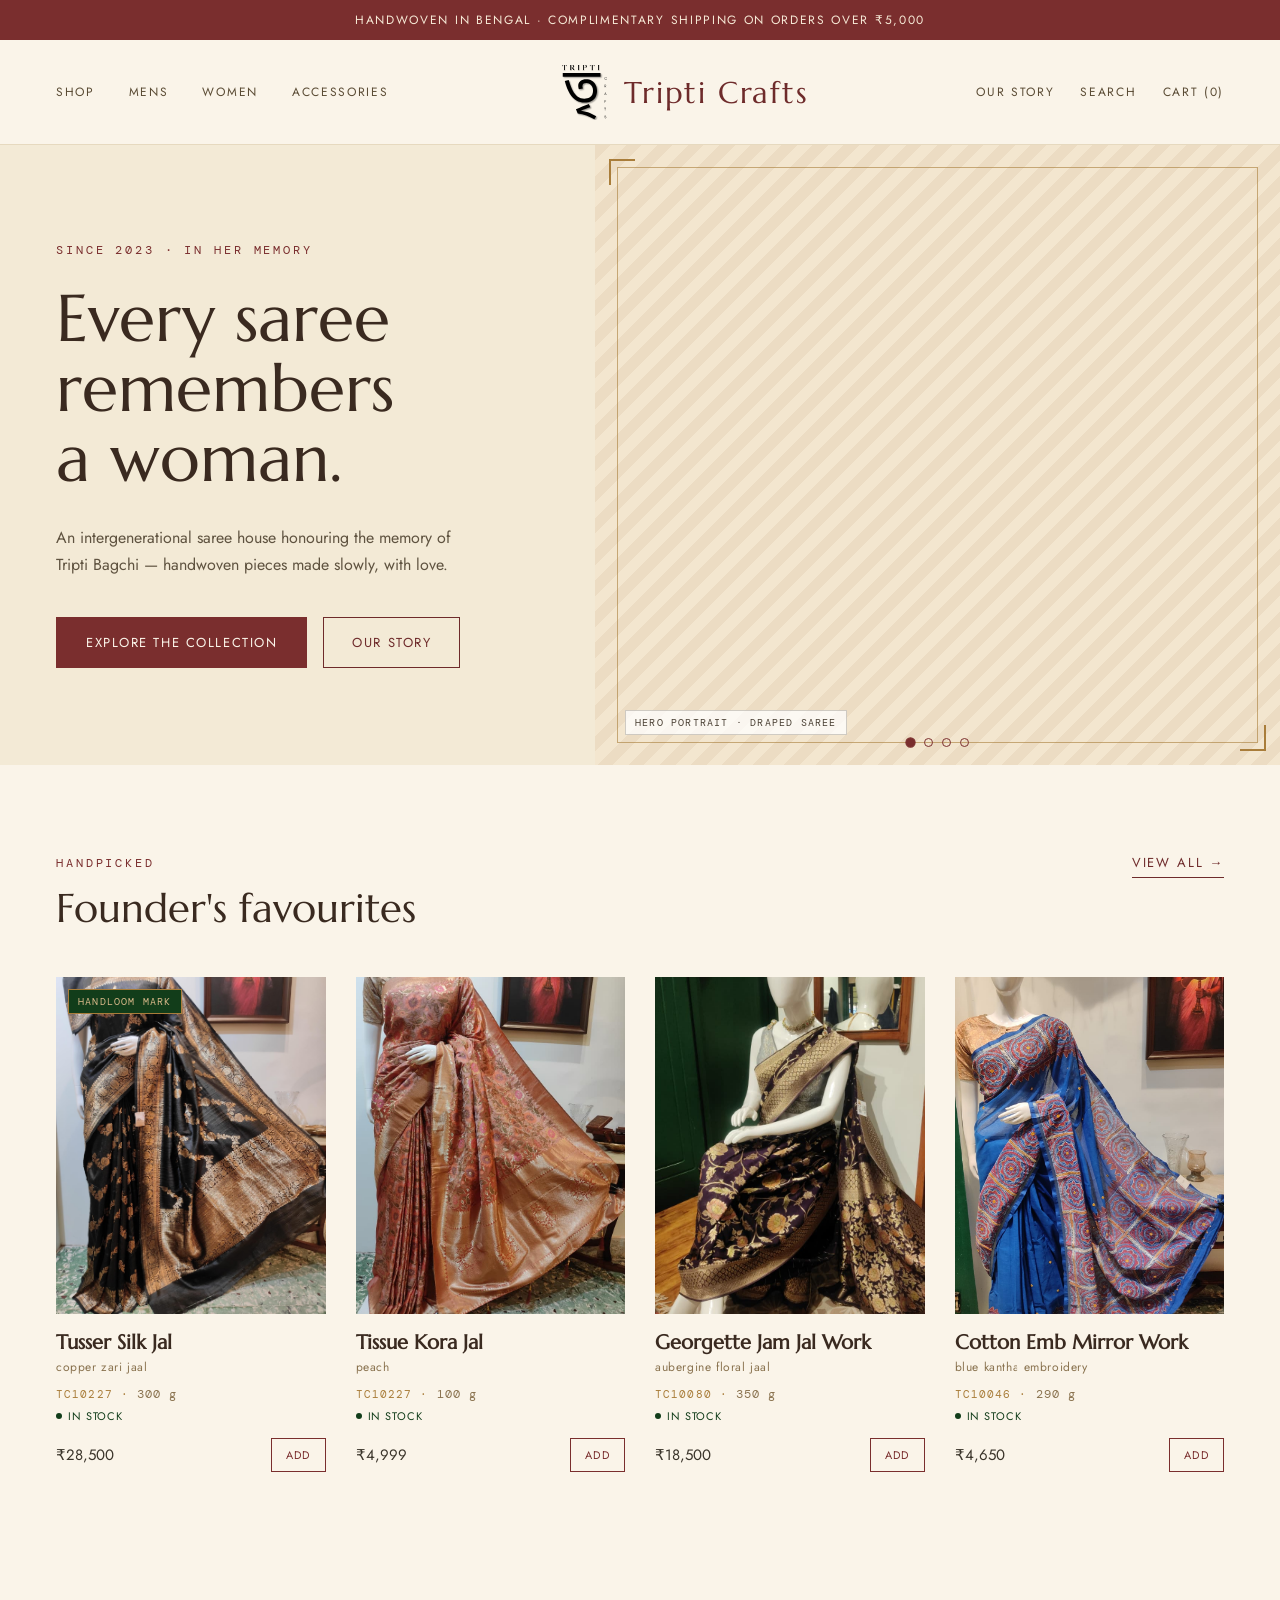
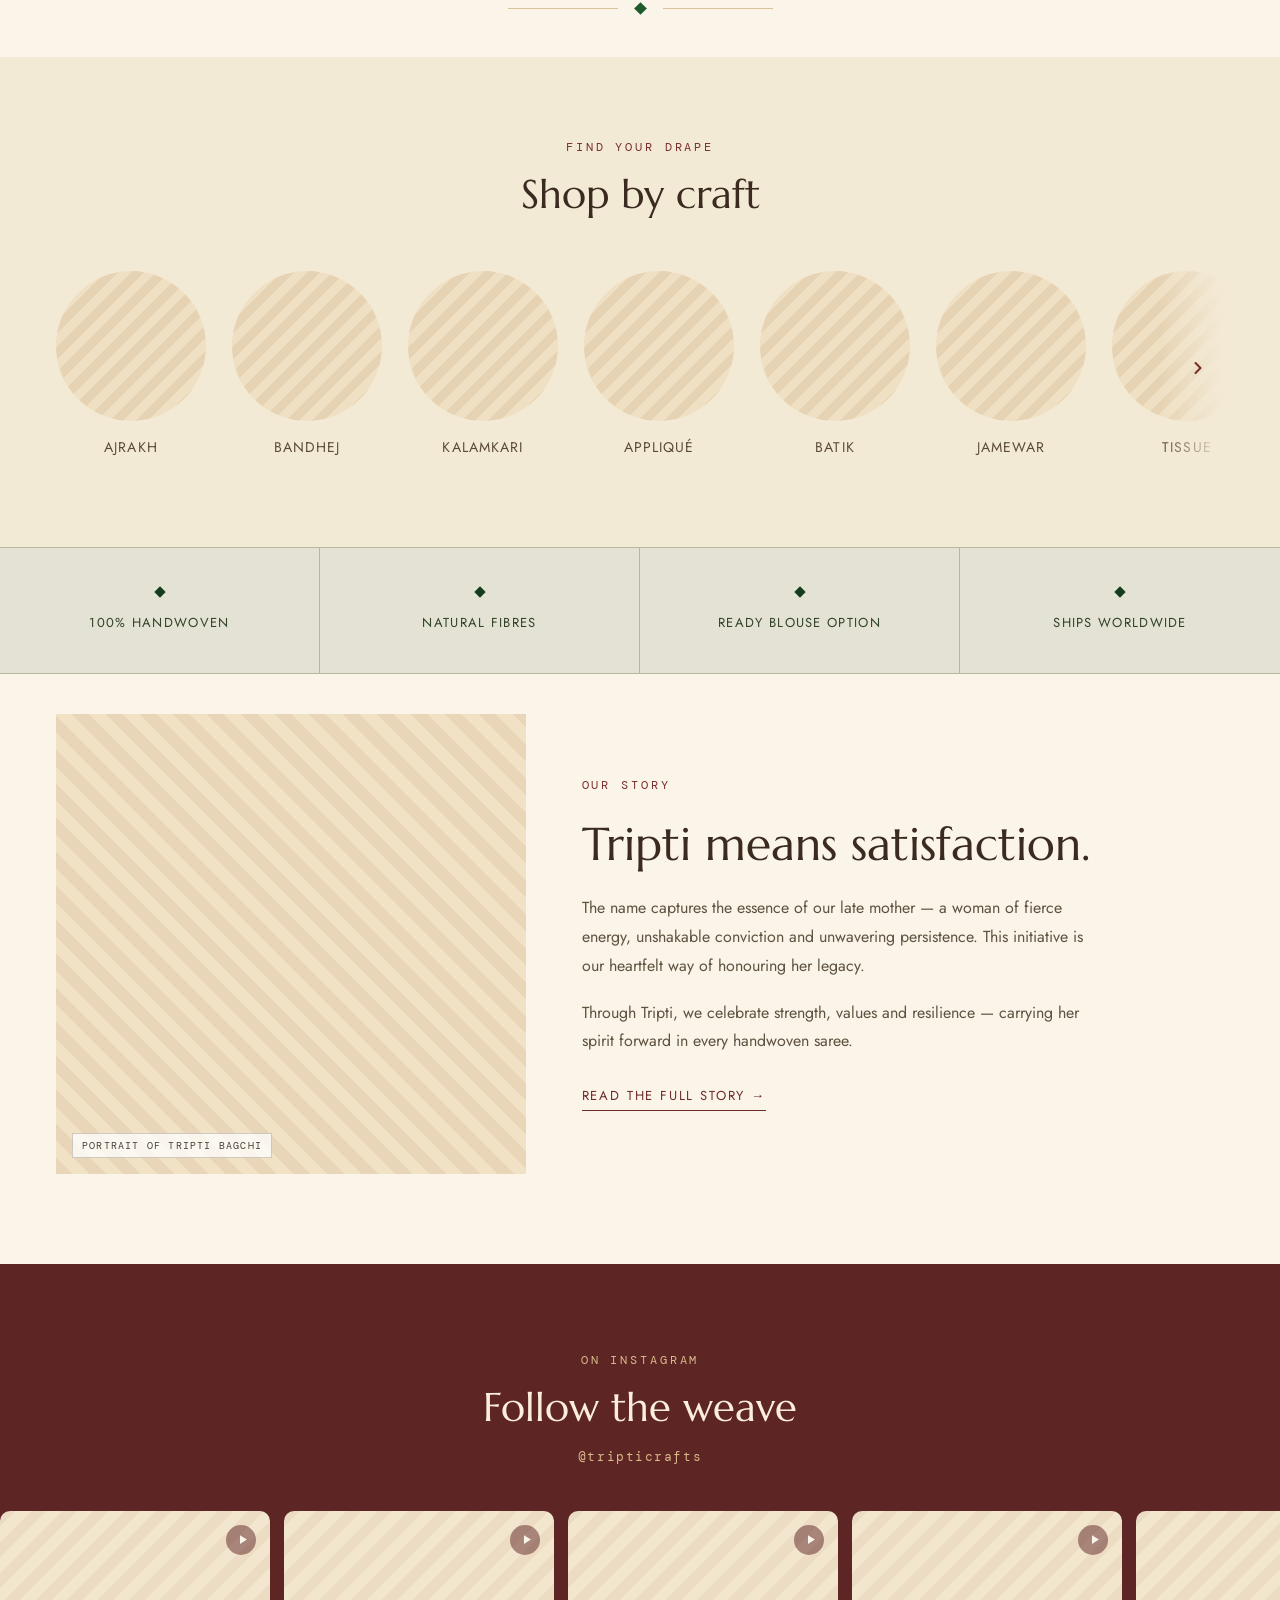
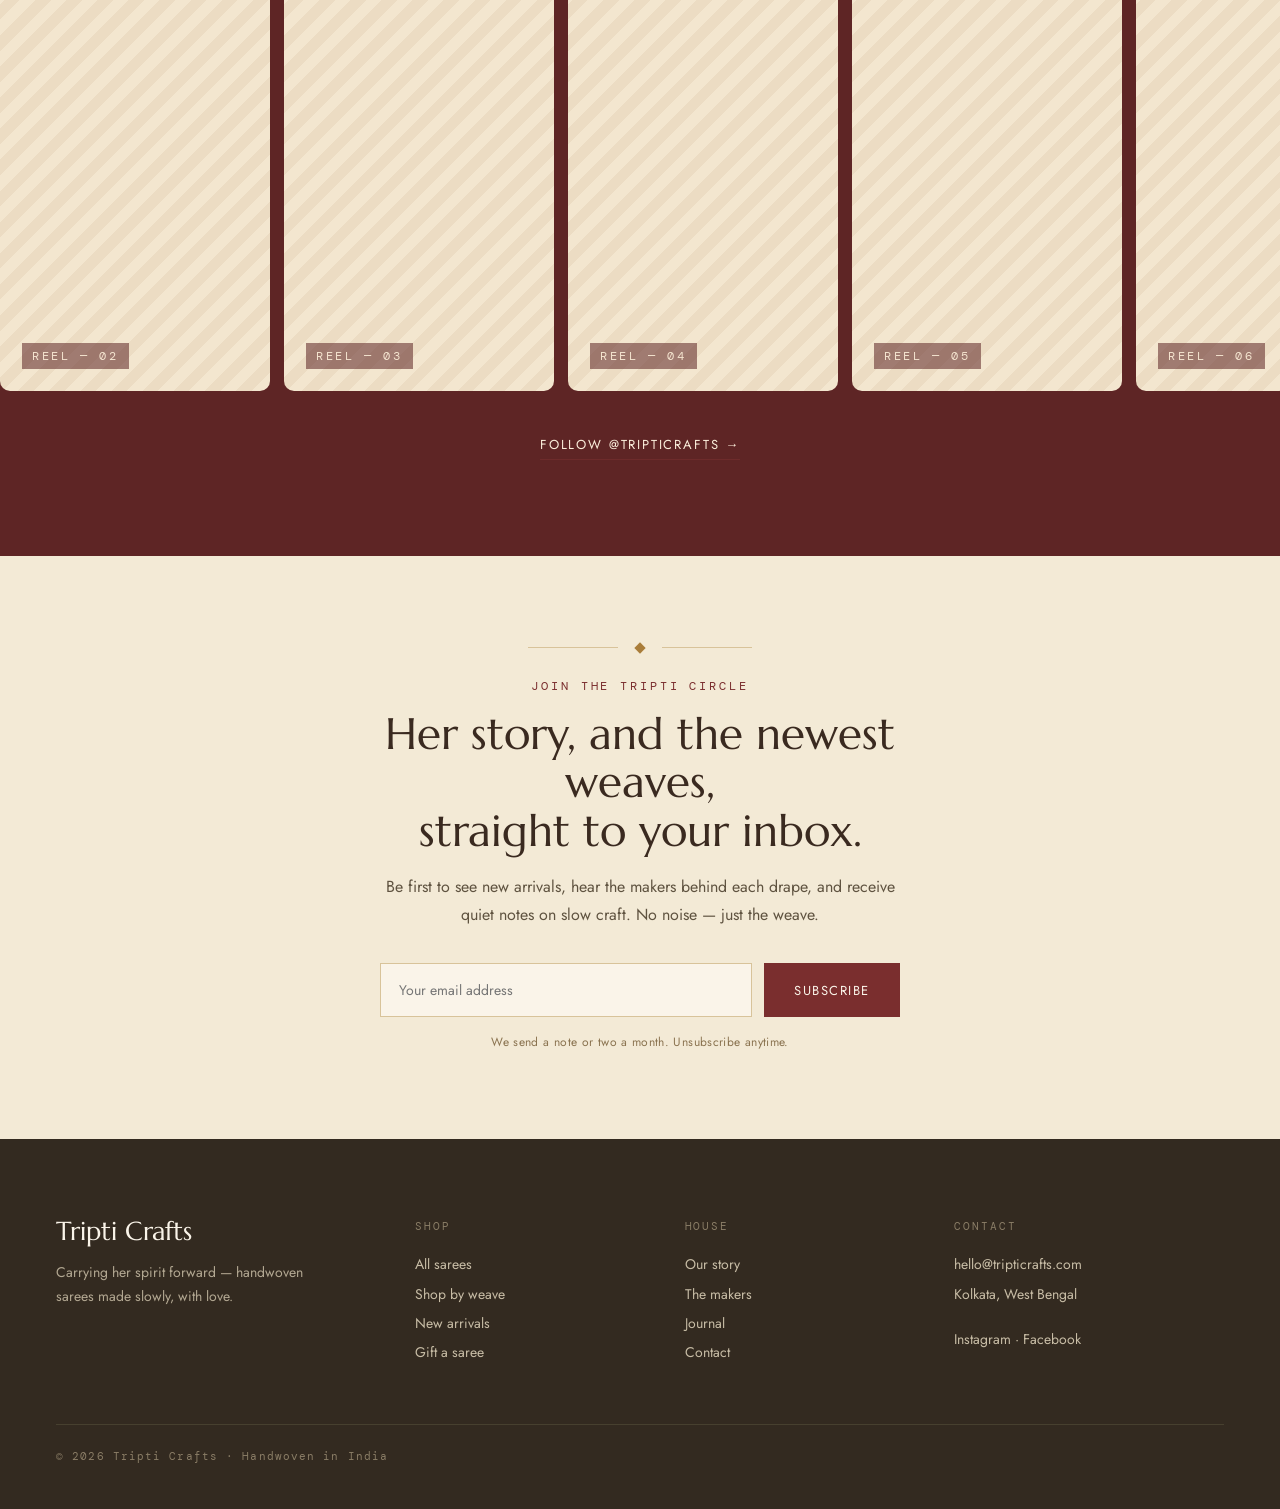
==== commit d0312ef7: "Update weave section titles and enhance horizontal scrolling for weave items" ====
--- a/index.html
+++ b/index.html
@@ -146,15 +146,33 @@
   <section class="weave">
     <div class="weave__head">
       <p class="eyebrow eyebrow--accent">Find your drape</p>
-      <h2 class="section-title">Shop by weave</h2>
+      <h2 class="section-title">Shop by craft</h2>
     </div>
     <div class="weave__grid">
-      <a class="weave__item" href="shop.html"><div class="weave__circle"></div><div class="weave__label">Tussar</div></a>
+      <a class="weave__item" href="shop.html"><div class="weave__circle"></div><div class="weave__label">Ajrakh</div></a>
+      <a class="weave__item" href="shop.html"><div class="weave__circle"></div><div class="weave__label">Bandhej</div></a>
       <a class="weave__item" href="shop.html"><div class="weave__circle"></div><div class="weave__label">Kalamkari</div></a>
+      <a class="weave__item" href="shop.html"><div class="weave__circle"></div><div class="weave__label">Appliqué</div></a>
+      <a class="weave__item" href="shop.html"><div class="weave__circle"></div><div class="weave__label">Batik</div></a>
+      <a class="weave__item" href="shop.html"><div class="weave__circle"></div><div class="weave__label">Jamewar</div></a>
+      <a class="weave__item" href="shop.html"><div class="weave__circle"></div><div class="weave__label">Tissue</div></a>
+      <a class="weave__item" href="shop.html"><div class="weave__circle"></div><div class="weave__label">Organza</div></a>
       <a class="weave__item" href="shop.html"><div class="weave__circle"></div><div class="weave__label">Kantha</div></a>
+      <a class="weave__item" href="shop.html"><div class="weave__circle"></div><div class="weave__label">Zardozi</div></a>
+      <a class="weave__item" href="shop.html"><div class="weave__circle"></div><div class="weave__label">Gujrati / Sindhi</div></a>
+      <a class="weave__item" href="shop.html"><div class="weave__circle"></div><div class="weave__label">Banarasi</div></a>
+      <a class="weave__item" href="shop.html"><div class="weave__circle"></div><div class="weave__label">Chikankari</div></a>
+      <a class="weave__item" href="shop.html"><div class="weave__circle"></div><div class="weave__label">Ikkat</div></a>
+      <a class="weave__item" href="shop.html"><div class="weave__circle"></div><div class="weave__label">Paithani</div></a>
+      <a class="weave__item" href="shop.html"><div class="weave__circle"></div><div class="weave__label">Madhubani</div></a>
+      <a class="weave__item" href="shop.html"><div class="weave__circle"></div><div class="weave__label">Jamdani</div></a>
+      <a class="weave__item" href="shop.html"><div class="weave__circle"></div><div class="weave__label">Kota</div></a>
+      <a class="weave__item" href="shop.html"><div class="weave__circle"></div><div class="weave__label">Gadwal</div></a>
       <a class="weave__item" href="shop.html"><div class="weave__circle"></div><div class="weave__label">Khadi</div></a>
-      <a class="weave__item" href="shop.html"><div class="weave__circle"></div><div class="weave__label">Pure Silk</div></a>
-      <a class="weave__item" href="shop.html"><div class="weave__circle"></div><div class="weave__label">Kota</div></a>
+      <a class="weave__item" href="shop.html"><div class="weave__circle"></div><div class="weave__label">Lambani</div></a>
+      <a class="weave__item" href="shop.html"><div class="weave__circle"></div><div class="weave__label">Digital Print</div></a>
+      <a class="weave__item" href="shop.html"><div class="weave__circle"></div><div class="weave__label">Katan</div></a>
+      <a class="weave__item" href="shop.html"><div class="weave__circle"></div><div class="weave__label">Cutwork</div></a>
     </div>
   </section>
 
--- a/warm-heritage.css
+++ b/warm-heritage.css
@@ -279,9 +279,18 @@
 .weave { background: var(--cream-warm); padding: 82px 56px; }
 .weave__head { text-align: center; margin-bottom: 52px; }
 .weave__head .eyebrow { margin-bottom: 14px; }
-.weave__grid { display: grid; grid-template-columns: repeat(6,1fr); gap: 26px; }
-.weave__item { text-align: center; }
+.weave__grid {
+  display: flex;
+  gap: 26px;
+  overflow-x: auto;
+  scroll-snap-type: x proximity;
+  padding-bottom: 8px;
+  scrollbar-width: none;
+}
+.weave__grid::-webkit-scrollbar { display: none; }
+.weave__item { flex: 0 0 150px; text-align: center; scroll-snap-align: start; }
 .weave__circle {
+  width: 150px;
   aspect-ratio: 1;
   border-radius: 50%;
   background: repeating-linear-gradient(135deg,var(--ph-i),var(--ph-i) 9px,var(--ph-j) 9px,var(--ph-j) 18px);
@@ -660,33 +669,32 @@
 }
 
 /* ---- horizontal-scroll affordance ----
-   JS wraps each swipeable rail in .scroller. On desktop the wrapper is
-   inert (display:contents) so it never affects the grid layouts; on mobile
-   it becomes a positioned box that paints edge fades + chevrons to signal
-   there's more content to swipe in either direction. */
-.scroller { display: contents; }
-
-@media (max-width: 768px) {
-  .scroller { display: block; position: relative; --scroll-fade: #faf4e9; }
-  .weave .scroller { --scroll-fade: #f3ead6; }
-  .scroller::before, .scroller::after {
-    content: ""; position: absolute; top: 0; bottom: 0; width: 46px;
-    pointer-events: none; opacity: 0; transition: opacity .22s ease; z-index: 6;
-  }
-  .scroller::after {
-    right: 0;
-    background:
-      url("data:image/svg+xml,%3Csvg xmlns='http://www.w3.org/2000/svg' width='9' height='15' viewBox='0 0 24 24' fill='none' stroke='%237a2e2e' stroke-width='2.5' stroke-linecap='round' stroke-linejoin='round'%3E%3Cpath d='m9 6 6 6-6 6'/%3E%3C/svg%3E") no-repeat right 12px center,
-      linear-gradient(to left, var(--scroll-fade), transparent);
-  }
-  .scroller::before {
-    left: 0;
-    background:
-      url("data:image/svg+xml,%3Csvg xmlns='http://www.w3.org/2000/svg' width='9' height='15' viewBox='0 0 24 24' fill='none' stroke='%237a2e2e' stroke-width='2.5' stroke-linecap='round' stroke-linejoin='round'%3E%3Cpath d='m15 6-6 6 6 6'/%3E%3C/svg%3E") no-repeat left 12px center,
-      linear-gradient(to right, var(--scroll-fade), transparent);
-  }
-  .scroller--more::after { opacity: 1; }
-  .scroller--back::before { opacity: 1; }
+   JS wraps each swipeable rail in .scroller and adds --more / --back only when
+   the rail actually overflows. The wrapper stays inert (display:contents) while
+   everything fits, so it never touches layout; the moment content overflows —
+   at ANY viewport, desktop or phone — it becomes a positioned box that paints
+   edge fades + chevrons signalling there is more to scroll. Same behaviour and
+   same indicators everywhere; hidden only when nothing is clipped. */
+.scroller { display: contents; --scroll-fade: #faf4e9; }
+.weave .scroller { --scroll-fade: #f3ead6; }
+
+.scroller--more, .scroller--back { display: block; position: relative; }
+
+.scroller--more::after, .scroller--back::before {
+  content: ""; position: absolute; top: 0; bottom: 0; width: 64px;
+  pointer-events: none; z-index: 6;
+}
+.scroller--more::after {
+  right: 0;
+  background:
+    url("data:image/svg+xml,%3Csvg xmlns='http://www.w3.org/2000/svg' width='20' height='34' viewBox='0 0 24 24' fill='none' stroke='%237a2e2e' stroke-width='2.5' stroke-linecap='round' stroke-linejoin='round'%3E%3Cpath d='m9 6 6 6-6 6'/%3E%3C/svg%3E") no-repeat right 16px center,
+    linear-gradient(to left, var(--scroll-fade), transparent);
+}
+.scroller--back::before {
+  left: 0;
+  background:
+    url("data:image/svg+xml,%3Csvg xmlns='http://www.w3.org/2000/svg' width='20' height='34' viewBox='0 0 24 24' fill='none' stroke='%237a2e2e' stroke-width='2.5' stroke-linecap='round' stroke-linejoin='round'%3E%3Cpath d='m15 6-6 6 6 6'/%3E%3C/svg%3E") no-repeat left 16px center,
+    linear-gradient(to right, var(--scroll-fade), transparent);
 }
 
 @media (max-width: 768px) {
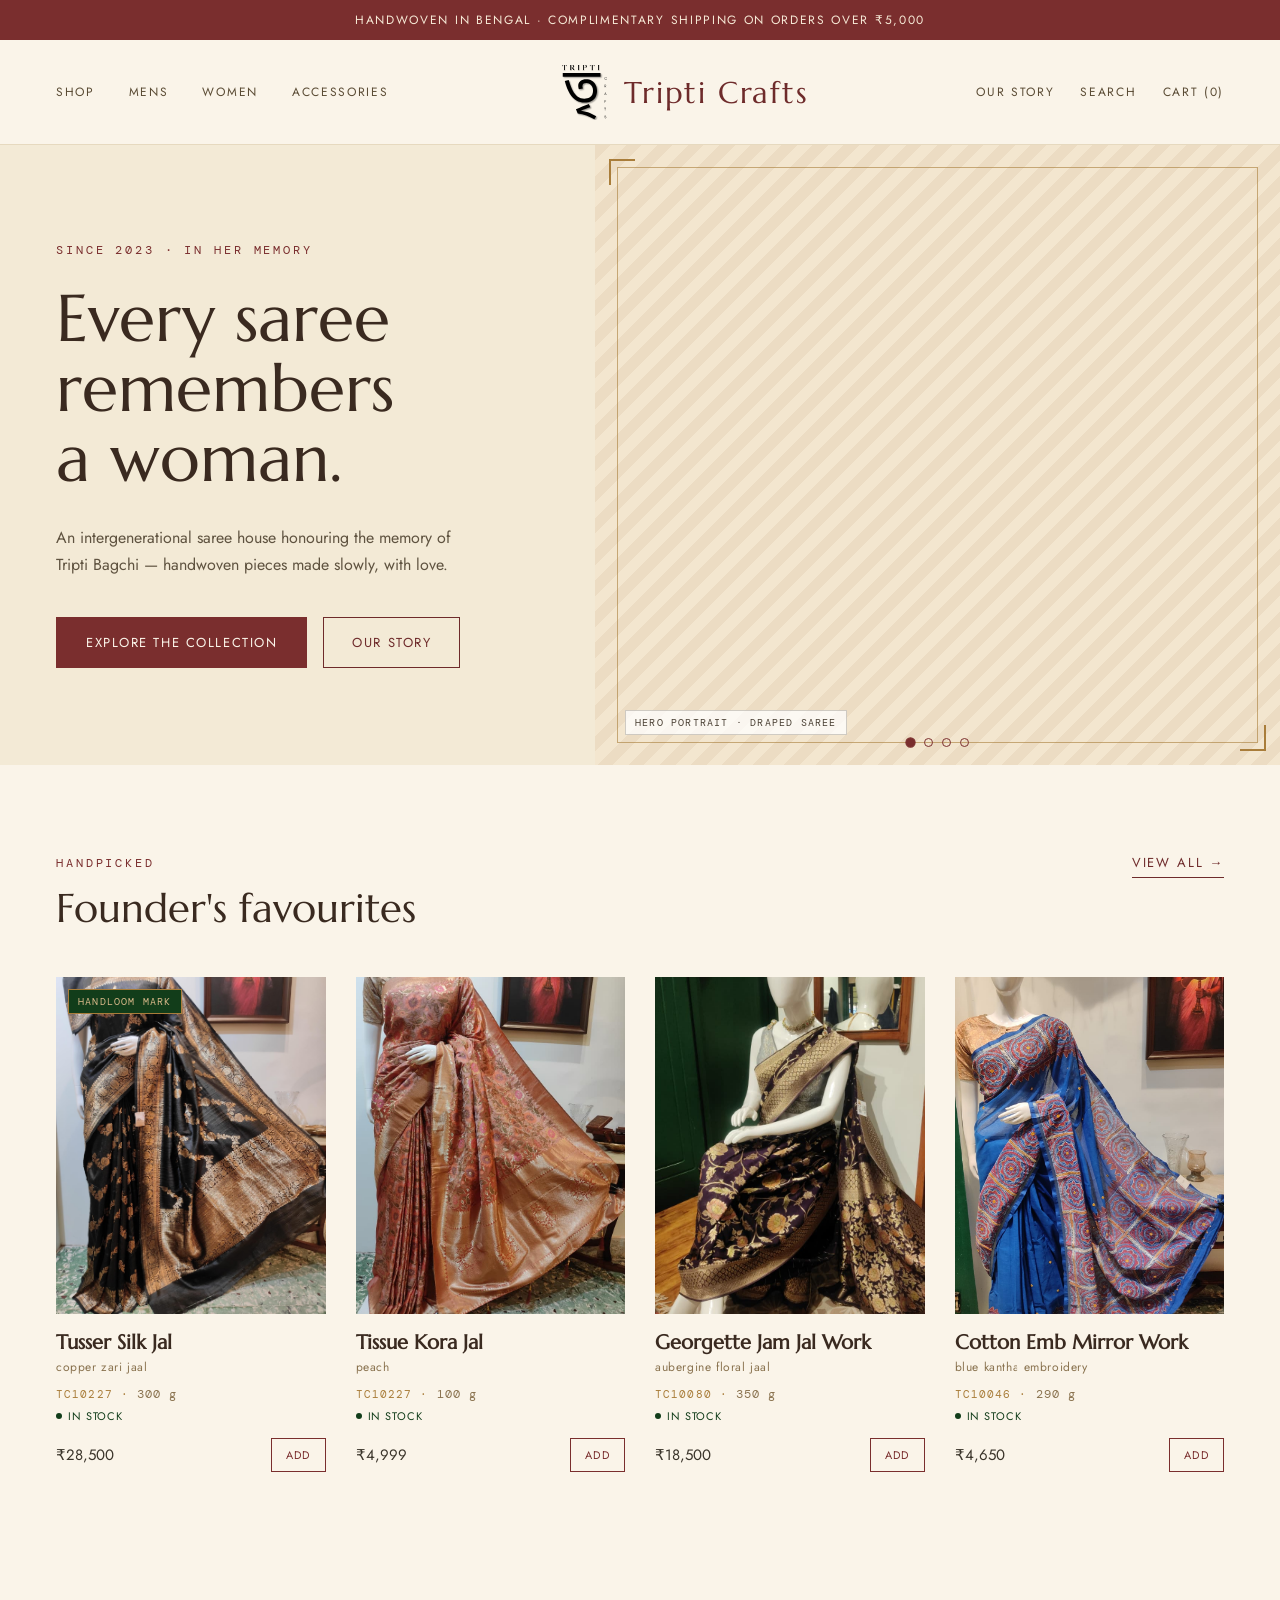
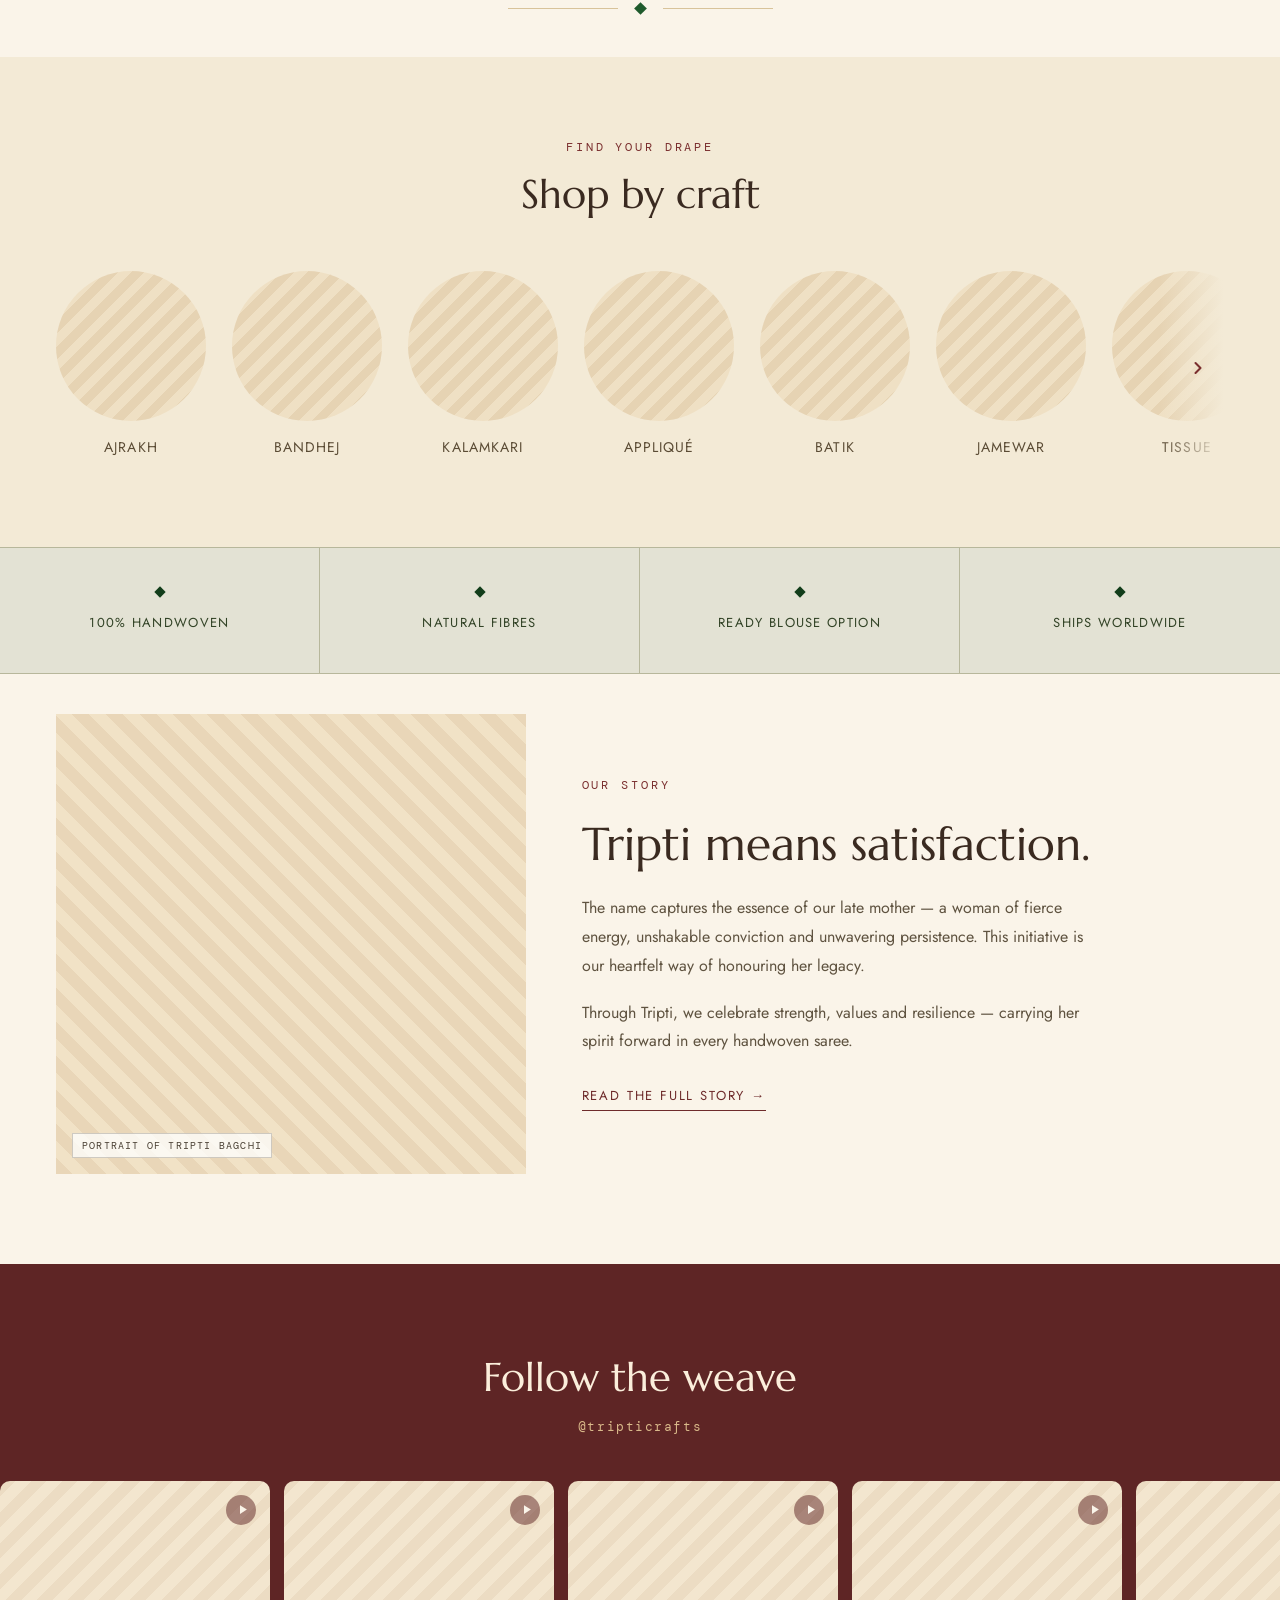
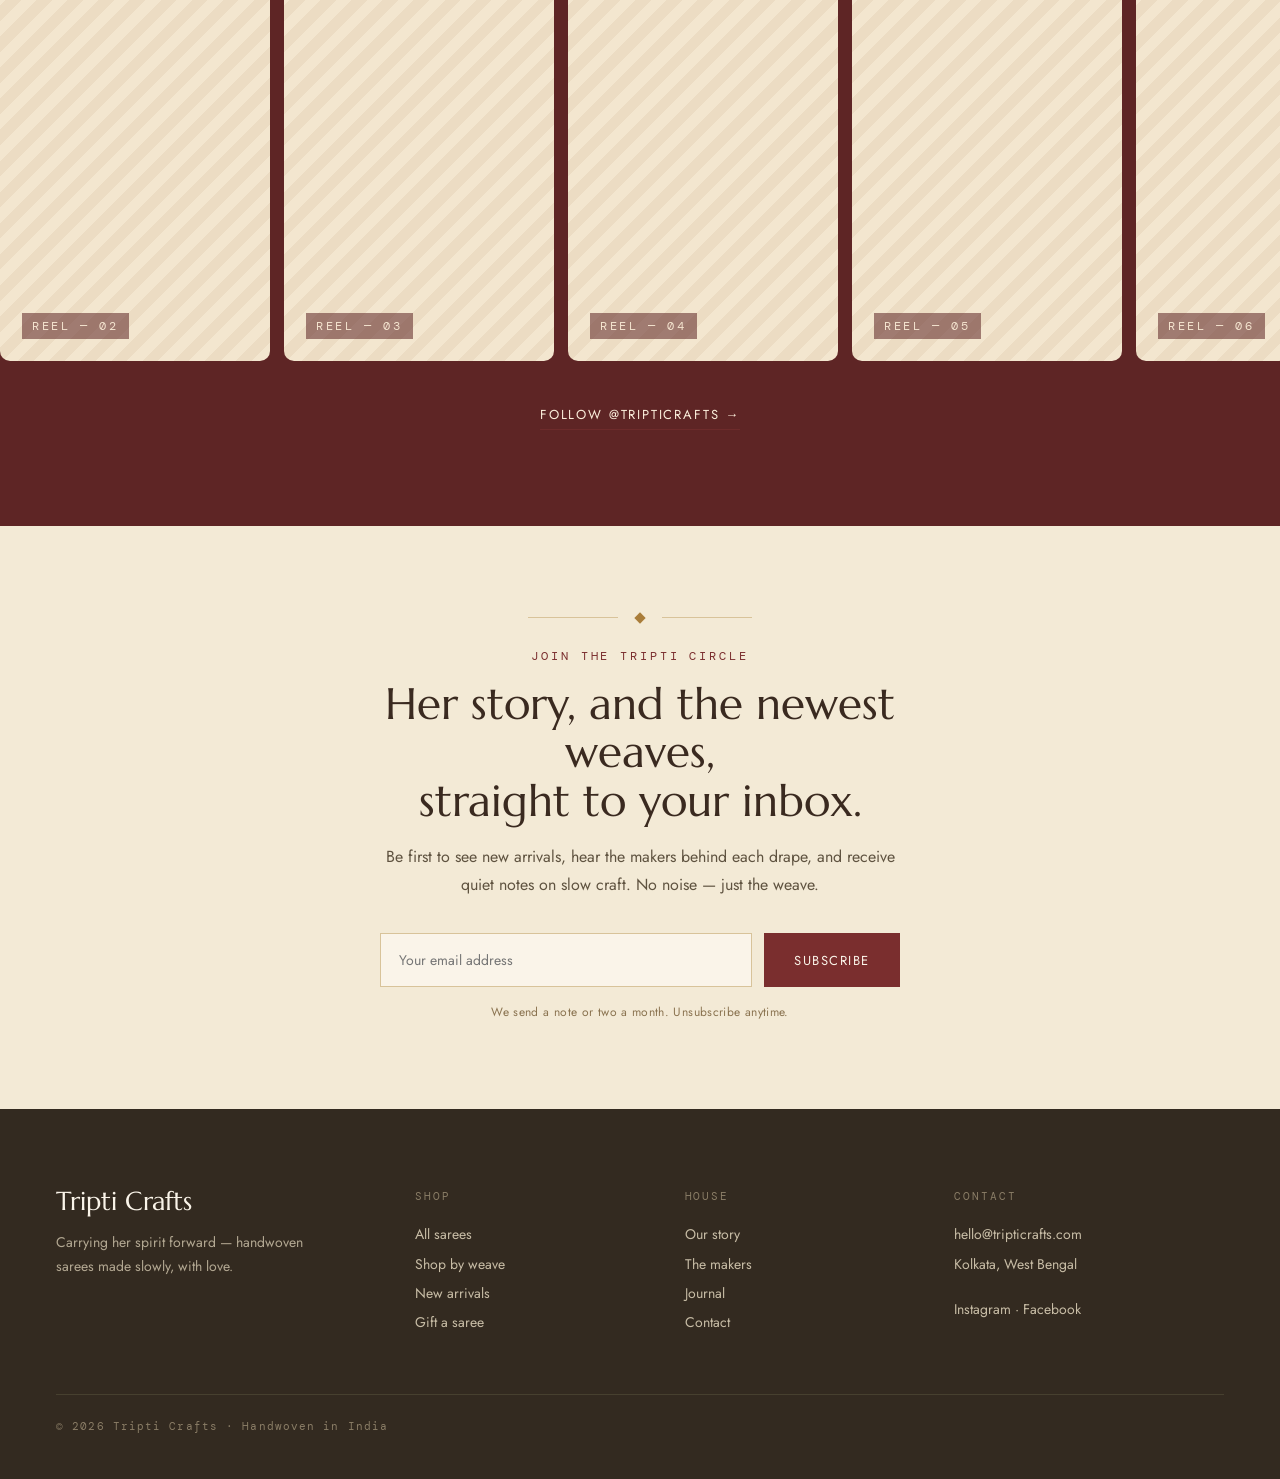
==== commit 5636e318: "Remove Instagram eyebrow text from the Instagram section for cleaner presentation" ====
--- a/index.html
+++ b/index.html
@@ -1,443 +1,951 @@
-<!DOCTYPE html>
+<!doctype html>
 <html lang="en">
-<head>
-<meta charset="utf-8">
-<meta name="viewport" content="width=device-width, initial-scale=1">
-<title>Tripti Crafts — Warm Heritage</title>
-<link rel="preconnect" href="https://fonts.googleapis.com">
-<link rel="preconnect" href="https://fonts.gstatic.com" crossorigin>
-<link href="https://fonts.googleapis.com/css2?family=Marcellus&family=Noto+Serif+Bengali:wght@400;500&family=Jost:wght@300;400;500&family=DM+Mono:wght@400;500&display=swap" rel="stylesheet">
-<link rel="stylesheet" href="warm-heritage.css">
-</head>
-<body>
-
-<div class="announce">Handwoven in Bengal · Complimentary shipping on orders over ₹5,000</div>
-
-<div class="topbar">
-  <input type="checkbox" id="nav-toggle" class="nav-toggle" hidden>
-  <header class="hdr">
-    <label for="nav-toggle" class="hdr__burger" aria-label="Toggle menu">
-      <svg class="icon" viewBox="0 0 24 24" fill="none" stroke="currentColor" stroke-width="1.5" stroke-linecap="round" aria-hidden="true"><path d="M3 6h18M3 12h18M3 18h18"/></svg>
-    </label>
-    <nav class="hdr__nav hdr__nav--left">
-      <a href="shop.html">Shop</a>
-      <a href="shop.html">Mens</a>
-      <a href="shop.html">Women</a>
-      <a href="shop.html">Accessories</a>
+  <head>
+    <meta charset="utf-8" />
+    <meta name="viewport" content="width=device-width, initial-scale=1" />
+    <title>Tripti Crafts — Warm Heritage</title>
+    <link rel="preconnect" href="https://fonts.googleapis.com" />
+    <link rel="preconnect" href="https://fonts.gstatic.com" crossorigin />
+    <link
+      href="https://fonts.googleapis.com/css2?family=Marcellus&family=Noto+Serif+Bengali:wght@400;500&family=Jost:wght@300;400;500&family=DM+Mono:wght@400;500&display=swap"
+      rel="stylesheet"
+    />
+    <link rel="stylesheet" href="warm-heritage.css" />
+  </head>
+  <body>
+    <div class="announce">
+      Handwoven in Bengal · Complimentary shipping on orders over ₹5,000
+    </div>
+
+    <div class="topbar">
+      <input type="checkbox" id="nav-toggle" class="nav-toggle" hidden />
+      <header class="hdr">
+        <label for="nav-toggle" class="hdr__burger" aria-label="Toggle menu">
+          <svg
+            class="icon"
+            viewBox="0 0 24 24"
+            fill="none"
+            stroke="currentColor"
+            stroke-width="1.5"
+            stroke-linecap="round"
+            aria-hidden="true"
+          >
+            <path d="M3 6h18M3 12h18M3 18h18" />
+          </svg>
+        </label>
+        <nav class="hdr__nav hdr__nav--left">
+          <a href="shop.html">Shop</a>
+          <a href="shop.html">Mens</a>
+          <a href="shop.html">Women</a>
+          <a href="shop.html">Accessories</a>
+        </nav>
+        <a href="index.html" class="hdr__brand"
+          ><img src="logo.svg" class="hdr__logo" alt="" /><span
+            >Tripti Crafts</span
+          ></a
+        >
+        <nav class="hdr__nav hdr__nav--right">
+          <a href="our-story.html">Our Story</a>
+          <a href="shop.html">Search</a>
+          <a href="cart.html">Cart (0)</a>
+        </nav>
+        <div class="hdr__actions">
+          <a href="wishlist.html" aria-label="Wishlist">
+            <svg
+              class="icon"
+              viewBox="0 0 24 24"
+              fill="none"
+              stroke="currentColor"
+              stroke-width="1.5"
+              stroke-linecap="round"
+              stroke-linejoin="round"
+              aria-hidden="true"
+            >
+              <path
+                d="M12 20.5S3.8 15.4 3.8 9.6A4.3 4.3 0 0 1 12 7.7a4.3 4.3 0 0 1 8.2 1.9c0 5.8-8.2 10.9-8.2 10.9Z"
+              />
+            </svg>
+          </a>
+          <a href="cart.html" aria-label="Cart">
+            <svg
+              class="icon"
+              viewBox="0 0 24 24"
+              fill="none"
+              stroke="currentColor"
+              stroke-width="1.5"
+              stroke-linecap="round"
+              stroke-linejoin="round"
+              aria-hidden="true"
+            >
+              <path
+                d="M5.5 8h13l-1 11.5a1.5 1.5 0 0 1-1.5 1.4H8a1.5 1.5 0 0 1-1.5-1.4Z"
+              />
+              <path d="M9 8V6.5a3 3 0 1 1 6 0V8" />
+            </svg>
+          </a>
+        </div>
+      </header>
+
+      <div class="msearch">
+        <form class="msearch__form" onsubmit="return false;">
+          <svg
+            class="icon msearch__icon"
+            viewBox="0 0 24 24"
+            fill="none"
+            stroke="currentColor"
+            stroke-width="1.5"
+            stroke-linecap="round"
+            aria-hidden="true"
+          >
+            <circle cx="11" cy="11" r="6.5" />
+            <path d="m16 16 4.5 4.5" />
+          </svg>
+          <input
+            type="search"
+            placeholder="Search…"
+            aria-label="Search sarees"
+          />
+        </form>
+      </div>
+
+      <nav class="mcats" aria-label="Browse categories">
+        <a href="shop.html">Collections</a>
+        <a href="shop.html">Mens</a>
+        <a href="shop.html">Women</a>
+        <a href="shop.html">Accessories</a>
+      </nav>
+    </div>
+
+    <main>
+      <!-- hero -->
+      <section class="hero">
+        <div class="hero__text">
+          <p class="eyebrow eyebrow--accent">Since 2023 · In her memory</p>
+          <h1 class="hero__title">Every saree<br />remembers<br />a woman.</h1>
+          <p class="hero__body">
+            An intergenerational saree house honouring the memory of Tripti
+            Bagchi — handwoven pieces made slowly, with love.
+          </p>
+          <div class="btn-row">
+            <a href="shop.html" class="btn btn--solid"
+              >Explore the collection</a
+            >
+            <a href="our-story.html" class="btn btn--outline">Our story</a>
+          </div>
+        </div>
+        <div
+          class="hero__img hero__slider"
+          aria-roledescription="carousel"
+          aria-label="Featured sarees"
+        >
+          <div class="hero__track">
+            <div
+              class="hero__slide ph"
+              role="group"
+              aria-roledescription="slide"
+              aria-label="1 of 4"
+            >
+              <span class="ph__cap">hero portrait · draped saree</span>
+            </div>
+            <div
+              class="hero__slide ph"
+              role="group"
+              aria-roledescription="slide"
+              aria-label="2 of 4"
+            >
+              <span class="ph__cap">jamdani weave · in progress</span>
+            </div>
+            <div
+              class="hero__slide ph"
+              role="group"
+              aria-roledescription="slide"
+              aria-label="3 of 4"
+            >
+              <span class="ph__cap">gold zari border · detail</span>
+            </div>
+            <div
+              class="hero__slide ph"
+              role="group"
+              aria-roledescription="slide"
+              aria-label="4 of 4"
+            >
+              <span class="ph__cap">the maker at her loom</span>
+            </div>
+          </div>
+          <div class="orn-frame"></div>
+          <div class="orn-corner orn-corner--tl"></div>
+          <div class="orn-corner orn-corner--br"></div>
+          <div
+            class="hero__dots"
+            role="tablist"
+            aria-label="Choose slide"
+          ></div>
+        </div>
+      </section>
+
+      <!-- founder favourites -->
+      <section class="favourites">
+        <div class="section-head">
+          <div>
+            <p class="eyebrow eyebrow--accent">Handpicked</p>
+            <h2 class="section-title">Founder's favourites</h2>
+          </div>
+          <a href="shop.html" class="link-underline">View all →</a>
+        </div>
+        <div class="grid-4">
+          <article class="product">
+            <a href="product.html" class="product__img ratio-45"
+              ><img
+                src="images/products/tc10227-noir.jpeg"
+                alt="Tusser Silk Jal Noir handwoven saree in black with copper zari floral jaal"
+              /><span class="mark">Handloom mark</span></a
+            >
+            <h3 class="product__name">Tusser Silk Jal</h3>
+            <p class="product__sub">copper zari jaal</p>
+            <p class="product__code">
+              TC10227 · <span class="product__weight">300 g</span>
+            </p>
+            <div class="stock">
+              <span class="stock__dot"></span
+              ><span class="stock__label">In stock</span>
+            </div>
+            <div class="product__foot">
+              <span class="product__price">₹28,500</span
+              ><a href="cart.html" class="add">Add</a>
+            </div>
+          </article>
+          <article class="product">
+            <a href="product.html" class="product__img ratio-45"
+              ><img
+                src="images/products/tc10228-copper.jpeg"
+                alt="Tusser Silk Jal Copper handwoven saree with floral jaal"
+            /></a>
+            <h3 class="product__name">Tissue Kora Jal</h3>
+            <p class="product__sub">peach</p>
+            <p class="product__code">
+              TC10227 · <span class="product__weight">100 g</span>
+            </p>
+            <div class="stock">
+              <span class="stock__dot"></span
+              ><span class="stock__label">In stock</span>
+            </div>
+            <div class="product__foot">
+              <span class="product__price">₹4,999</span
+              ><a href="cart.html" class="add">Add</a>
+            </div>
+          </article>
+          <article class="product">
+            <a href="product.html" class="product__img ratio-45"
+              ><img
+                src="images/products/tc10229-aubergine.jpeg"
+                alt="Tusser Silk Jal Aubergine handwoven saree with gold floral jaal"
+            /></a>
+            <h3 class="product__name">Georgette Jam Jal Work</h3>
+            <p class="product__sub">aubergine floral jaal</p>
+            <p class="product__code">
+              TC10080 · <span class="product__weight">350 g</span>
+            </p>
+            <div class="stock">
+              <span class="stock__dot"></span
+              ><span class="stock__label">In stock</span>
+            </div>
+            <div class="product__foot">
+              <span class="product__price">₹18,500</span
+              ><a href="cart.html" class="add">Add</a>
+            </div>
+          </article>
+          <article class="product">
+            <a href="product.html" class="product__img ratio-45"
+              ><img
+                src="images/products/tc10230-azure-kantha.jpeg"
+                alt="Tusser Silk Jal Azure Kantha handwoven saree in blue with kantha medallion embroidery"
+            /></a>
+            <h3 class="product__name">Cotton Emb Mirror Work</h3>
+            <p class="product__sub">blue kantha embroidery</p>
+            <p class="product__code">
+              TC10046 · <span class="product__weight">290 g</span>
+            </p>
+            <div class="stock">
+              <span class="stock__dot"></span
+              ><span class="stock__label">In stock</span>
+            </div>
+            <div class="product__foot">
+              <span class="product__price">₹4,650</span
+              ><a href="cart.html" class="add">Add</a>
+            </div>
+          </article>
+        </div>
+      </section>
+
+      <!-- divider ornament -->
+      <div class="divider">
+        <span class="divider__line"></span>
+        <span class="divider__diamond"></span>
+        <span class="divider__line"></span>
+      </div>
+
+      <!-- shop by weave -->
+      <section class="weave">
+        <div class="weave__head">
+          <p class="eyebrow eyebrow--accent">Find your drape</p>
+          <h2 class="section-title">Shop by craft</h2>
+        </div>
+        <div class="weave__grid">
+          <a class="weave__item" href="shop.html"
+            ><div class="weave__circle"></div>
+            <div class="weave__label">Ajrakh</div></a
+          >
+          <a class="weave__item" href="shop.html"
+            ><div class="weave__circle"></div>
+            <div class="weave__label">Bandhej</div></a
+          >
+          <a class="weave__item" href="shop.html"
+            ><div class="weave__circle"></div>
+            <div class="weave__label">Kalamkari</div></a
+          >
+          <a class="weave__item" href="shop.html"
+            ><div class="weave__circle"></div>
+            <div class="weave__label">Appliqué</div></a
+          >
+          <a class="weave__item" href="shop.html"
+            ><div class="weave__circle"></div>
+            <div class="weave__label">Batik</div></a
+          >
+          <a class="weave__item" href="shop.html"
+            ><div class="weave__circle"></div>
+            <div class="weave__label">Jamewar</div></a
+          >
+          <a class="weave__item" href="shop.html"
+            ><div class="weave__circle"></div>
+            <div class="weave__label">Tissue</div></a
+          >
+          <a class="weave__item" href="shop.html"
+            ><div class="weave__circle"></div>
+            <div class="weave__label">Organza</div></a
+          >
+          <a class="weave__item" href="shop.html"
+            ><div class="weave__circle"></div>
+            <div class="weave__label">Kantha</div></a
+          >
+          <a class="weave__item" href="shop.html"
+            ><div class="weave__circle"></div>
+            <div class="weave__label">Zardozi</div></a
+          >
+          <a class="weave__item" href="shop.html"
+            ><div class="weave__circle"></div>
+            <div class="weave__label">Gujrati / Sindhi</div></a
+          >
+          <a class="weave__item" href="shop.html"
+            ><div class="weave__circle"></div>
+            <div class="weave__label">Banarasi</div></a
+          >
+          <a class="weave__item" href="shop.html"
+            ><div class="weave__circle"></div>
+            <div class="weave__label">Chikankari</div></a
+          >
+          <a class="weave__item" href="shop.html"
+            ><div class="weave__circle"></div>
+            <div class="weave__label">Ikkat</div></a
+          >
+          <a class="weave__item" href="shop.html"
+            ><div class="weave__circle"></div>
+            <div class="weave__label">Paithani</div></a
+          >
+          <a class="weave__item" href="shop.html"
+            ><div class="weave__circle"></div>
+            <div class="weave__label">Madhubani</div></a
+          >
+          <a class="weave__item" href="shop.html"
+            ><div class="weave__circle"></div>
+            <div class="weave__label">Jamdani</div></a
+          >
+          <a class="weave__item" href="shop.html"
+            ><div class="weave__circle"></div>
+            <div class="weave__label">Kota</div></a
+          >
+          <a class="weave__item" href="shop.html"
+            ><div class="weave__circle"></div>
+            <div class="weave__label">Gadwal</div></a
+          >
+          <a class="weave__item" href="shop.html"
+            ><div class="weave__circle"></div>
+            <div class="weave__label">Khadi</div></a
+          >
+          <a class="weave__item" href="shop.html"
+            ><div class="weave__circle"></div>
+            <div class="weave__label">Lambani</div></a
+          >
+          <a class="weave__item" href="shop.html"
+            ><div class="weave__circle"></div>
+            <div class="weave__label">Digital Print</div></a
+          >
+          <a class="weave__item" href="shop.html"
+            ><div class="weave__circle"></div>
+            <div class="weave__label">Katan</div></a
+          >
+          <a class="weave__item" href="shop.html"
+            ><div class="weave__circle"></div>
+            <div class="weave__label">Cutwork</div></a
+          >
+        </div>
+      </section>
+
+      <!-- hands behind — hidden -->
+      <section class="makers" hidden style="display: none">
+        <div class="makers__img">
+          <span class="ph__cap ph__cap--dark"
+            >film · the hands behind Tripti</span
+          >
+        </div>
+        <div class="makers__text">
+          <p class="eyebrow eyebrow--gold">The makers</p>
+          <h2 class="makers__title">The hands behind every weave.</h2>
+          <p class="makers__body">
+            The beauty of a handwoven saree lies as much in its making as its
+            drape. We work alongside artisan families, keeping slow craft alive.
+          </p>
+          <a href="our-story.html" class="btn btn--outline-gold"
+            >Meet the weavers</a
+          >
+        </div>
+      </section>
+
+      <!-- values strip -->
+      <section class="values">
+        <div class="values__cell">
+          <span class="values__diamond"></span
+          ><span class="values__label">100% Handwoven</span>
+        </div>
+        <div class="values__cell">
+          <span class="values__diamond"></span
+          ><span class="values__label">Natural Fibres</span>
+        </div>
+        <div class="values__cell">
+          <span class="values__diamond"></span
+          ><span class="values__label">Ready Blouse Option</span>
+        </div>
+        <div class="values__cell">
+          <span class="values__diamond"></span
+          ><span class="values__label">Ships Worldwide</span>
+        </div>
+      </section>
+
+      <!-- story ribbon -->
+      <section class="story">
+        <div class="story__img ph">
+          <span class="ph__cap">portrait of Tripti Bagchi</span>
+        </div>
+        <div class="story__text">
+          <p class="eyebrow eyebrow--accent">Our story</p>
+          <h2 class="story__title">Tripti means satisfaction.</h2>
+          <p class="body">
+            The name captures the essence of our late mother — a woman of fierce
+            energy, unshakable conviction and unwavering persistence. This
+            initiative is our heartfelt way of honouring her legacy.
+          </p>
+          <p class="body">
+            Through Tripti, we celebrate strength, values and resilience —
+            carrying her spirit forward in every handwoven saree.
+          </p>
+          <a href="our-story.html" class="link-underline"
+            >Read the full story →</a
+          >
+        </div>
+      </section>
+
+      <!-- instagram — film strip -->
+      <section class="insta">
+        <div class="insta__head">
+          <h2 class="section-title">Follow the weave</h2>
+          <a
+            href="https://www.instagram.com/tripticrafts/"
+            class="insta__handle"
+            target="_blank"
+            rel="noopener"
+            >@tripticrafts</a
+          >
+        </div>
+        <div class="filmstrip">
+          <div class="filmstrip__track">
+            <!-- reels: cards render once, then a duplicate set (aria-hidden) makes the loop seamless -->
+            <a
+              class="insta__tile ph"
+              href="https://www.instagram.com/tripticrafts/"
+              target="_blank"
+              rel="noopener"
+              aria-label="Watch reel on Instagram"
+            >
+              <span class="insta__cap">Reel — 02</span>
+              <span class="insta__reel" aria-hidden="true"
+                ><svg viewBox="0 0 24 24" fill="currentColor">
+                  <path d="M8 5v14l11-7z" /></svg
+              ></span>
+            </a>
+            <a
+              class="insta__tile ph"
+              href="https://www.instagram.com/tripticrafts/"
+              target="_blank"
+              rel="noopener"
+              aria-label="Watch reel on Instagram"
+            >
+              <span class="insta__cap">Reel — 03</span>
+              <span class="insta__reel" aria-hidden="true"
+                ><svg viewBox="0 0 24 24" fill="currentColor">
+                  <path d="M8 5v14l11-7z" /></svg
+              ></span>
+            </a>
+            <a
+              class="insta__tile ph"
+              href="https://www.instagram.com/tripticrafts/"
+              target="_blank"
+              rel="noopener"
+              aria-label="Watch reel on Instagram"
+            >
+              <span class="insta__cap">Reel — 04</span>
+              <span class="insta__reel" aria-hidden="true"
+                ><svg viewBox="0 0 24 24" fill="currentColor">
+                  <path d="M8 5v14l11-7z" /></svg
+              ></span>
+            </a>
+            <a
+              class="insta__tile ph"
+              href="https://www.instagram.com/tripticrafts/"
+              target="_blank"
+              rel="noopener"
+              aria-label="Watch reel on Instagram"
+            >
+              <span class="insta__cap">Reel — 05</span>
+              <span class="insta__reel" aria-hidden="true"
+                ><svg viewBox="0 0 24 24" fill="currentColor">
+                  <path d="M8 5v14l11-7z" /></svg
+              ></span>
+            </a>
+            <a
+              class="insta__tile ph"
+              href="https://www.instagram.com/tripticrafts/"
+              target="_blank"
+              rel="noopener"
+              aria-label="Watch reel on Instagram"
+            >
+              <span class="insta__cap">Reel — 06</span>
+              <span class="insta__reel" aria-hidden="true"
+                ><svg viewBox="0 0 24 24" fill="currentColor">
+                  <path d="M8 5v14l11-7z" /></svg
+              ></span>
+            </a>
+            <a
+              class="insta__tile ph"
+              href="https://www.instagram.com/tripticrafts/"
+              target="_blank"
+              rel="noopener"
+              aria-label="Watch reel on Instagram"
+            >
+              <span class="insta__cap">Reel — 07</span>
+              <span class="insta__reel" aria-hidden="true"
+                ><svg viewBox="0 0 24 24" fill="currentColor">
+                  <path d="M8 5v14l11-7z" /></svg
+              ></span>
+            </a>
+
+            <a
+              class="insta__tile ph"
+              href="https://www.instagram.com/tripticrafts/"
+              target="_blank"
+              rel="noopener"
+              aria-hidden="true"
+              tabindex="-1"
+            >
+              <span class="insta__cap">Reel — 02</span>
+              <span class="insta__reel" aria-hidden="true"
+                ><svg viewBox="0 0 24 24" fill="currentColor">
+                  <path d="M8 5v14l11-7z" /></svg
+              ></span>
+            </a>
+            <a
+              class="insta__tile ph"
+              href="https://www.instagram.com/tripticrafts/"
+              target="_blank"
+              rel="noopener"
+              aria-hidden="true"
+              tabindex="-1"
+            >
+              <span class="insta__cap">Reel — 03</span>
+              <span class="insta__reel" aria-hidden="true"
+                ><svg viewBox="0 0 24 24" fill="currentColor">
+                  <path d="M8 5v14l11-7z" /></svg
+              ></span>
+            </a>
+            <a
+              class="insta__tile ph"
+              href="https://www.instagram.com/tripticrafts/"
+              target="_blank"
+              rel="noopener"
+              aria-hidden="true"
+              tabindex="-1"
+            >
+              <span class="insta__cap">Reel — 04</span>
+              <span class="insta__reel" aria-hidden="true"
+                ><svg viewBox="0 0 24 24" fill="currentColor">
+                  <path d="M8 5v14l11-7z" /></svg
+              ></span>
+            </a>
+            <a
+              class="insta__tile ph"
+              href="https://www.instagram.com/tripticrafts/"
+              target="_blank"
+              rel="noopener"
+              aria-hidden="true"
+              tabindex="-1"
+            >
+              <span class="insta__cap">Reel — 05</span>
+              <span class="insta__reel" aria-hidden="true"
+                ><svg viewBox="0 0 24 24" fill="currentColor">
+                  <path d="M8 5v14l11-7z" /></svg
+              ></span>
+            </a>
+            <a
+              class="insta__tile ph"
+              href="https://www.instagram.com/tripticrafts/"
+              target="_blank"
+              rel="noopener"
+              aria-hidden="true"
+              tabindex="-1"
+            >
+              <span class="insta__cap">Reel — 06</span>
+              <span class="insta__reel" aria-hidden="true"
+                ><svg viewBox="0 0 24 24" fill="currentColor">
+                  <path d="M8 5v14l11-7z" /></svg
+              ></span>
+            </a>
+            <a
+              class="insta__tile ph"
+              href="https://www.instagram.com/tripticrafts/"
+              target="_blank"
+              rel="noopener"
+              aria-hidden="true"
+              tabindex="-1"
+            >
+              <span class="insta__cap">Reel — 07</span>
+              <span class="insta__reel" aria-hidden="true"
+                ><svg viewBox="0 0 24 24" fill="currentColor">
+                  <path d="M8 5v14l11-7z" /></svg
+              ></span>
+            </a>
+          </div>
+        </div>
+        <a
+          href="https://www.instagram.com/tripticrafts/"
+          class="link-underline insta__cta"
+          target="_blank"
+          rel="noopener"
+          >Follow @tripticrafts →</a
+        >
+      </section>
+
+      <!-- newsletter -->
+      <section class="newsletter-sec">
+        <div class="divider">
+          <span class="divider__line divider__line--sm"></span>
+          <span class="divider__diamond divider__diamond--gold"></span>
+          <span class="divider__line divider__line--sm"></span>
+        </div>
+        <p class="eyebrow eyebrow--accent">Join the Tripti circle</p>
+        <h2 class="newsletter-sec__title">
+          Her story, and the newest weaves,<br />straight to your inbox.
+        </h2>
+        <p class="newsletter-sec__body">
+          Be first to see new arrivals, hear the makers behind each drape, and
+          receive quiet notes on slow craft. No noise — just the weave.
+        </p>
+        <form class="subscribe" onsubmit="return false;">
+          <input
+            type="email"
+            placeholder="Your email address"
+            aria-label="Email address"
+          />
+          <button type="submit">Subscribe</button>
+        </form>
+        <p class="newsletter-sec__fine">
+          We send a note or two a month. Unsubscribe anytime.
+        </p>
+      </section>
+    </main>
+
+    <footer class="footer">
+      <div class="footer__grid">
+        <div class="footer__brand">
+          <div class="footer__wordmark">Tripti Crafts</div>
+          <p class="footer__tag">
+            Carrying her spirit forward — handwoven sarees made slowly, with
+            love.
+          </p>
+        </div>
+        <div class="footer__col">
+          <div class="footer__label">Shop</div>
+          <div>All sarees</div>
+          <div>Shop by weave</div>
+          <div>New arrivals</div>
+          <div>Gift a saree</div>
+        </div>
+        <div class="footer__col">
+          <div class="footer__label">House</div>
+          <div><a href="our-story.html">Our story</a></div>
+          <div>The makers</div>
+          <div>Journal</div>
+          <div>Contact</div>
+        </div>
+        <div class="footer__col">
+          <div class="footer__label">Contact</div>
+          <div>hello@tripticrafts.com</div>
+          <div>Kolkata, West Bengal</div>
+          <div class="footer__social">
+            <a href="#">Instagram</a> · <a href="#">Facebook</a>
+          </div>
+        </div>
+      </div>
+      <div class="footer__copy">© 2026 Tripti Crafts · Handwoven in India</div>
+    </footer>
+
+    <nav class="appbar" aria-label="Quick navigation">
+      <a class="appbar__item" href="my-account.html">
+        <svg
+          class="icon"
+          viewBox="0 0 24 24"
+          fill="none"
+          stroke="currentColor"
+          stroke-width="1.5"
+          stroke-linecap="round"
+          stroke-linejoin="round"
+          aria-hidden="true"
+        >
+          <circle cx="12" cy="8" r="3.5" />
+          <path d="M4.5 20a7.5 7.5 0 0 1 15 0" />
+        </svg>
+        <span>Login</span>
+      </a>
+      <a class="appbar__item" href="shop.html">
+        <svg
+          class="icon"
+          viewBox="0 0 24 24"
+          fill="none"
+          stroke="currentColor"
+          stroke-width="1.5"
+          aria-hidden="true"
+        >
+          <rect x="3.5" y="3.5" width="7" height="7" />
+          <rect x="13.5" y="3.5" width="7" height="7" />
+          <rect x="3.5" y="13.5" width="7" height="7" />
+          <rect x="13.5" y="13.5" width="7" height="7" />
+        </svg>
+        <span>Categories</span>
+      </a>
+      <a
+        class="appbar__item appbar__item--center"
+        href="shop.html"
+        aria-label="Search"
+      >
+        <span class="appbar__fab">
+          <svg
+            class="icon"
+            viewBox="0 0 24 24"
+            fill="none"
+            stroke="currentColor"
+            stroke-width="1.6"
+            stroke-linecap="round"
+            aria-hidden="true"
+          >
+            <circle cx="11" cy="11" r="6.5" />
+            <path d="m16 16 4.5 4.5" />
+          </svg>
+        </span>
+        <span>Search</span>
+      </a>
+      <a class="appbar__item" href="shop.html">
+        <svg
+          class="icon"
+          viewBox="0 0 24 24"
+          fill="none"
+          stroke="currentColor"
+          stroke-width="1.5"
+          stroke-linecap="round"
+          stroke-linejoin="round"
+          aria-hidden="true"
+        >
+          <path
+            d="m12 3 2.3 5.1 5.7.6-4.2 3.9 1.1 5.6-4.9-2.8-4.9 2.8 1.1-5.6L4 8.7l5.7-.6Z"
+          />
+        </svg>
+        <span>New Arrivals</span>
+      </a>
+      <a class="appbar__item" href="cart.html">
+        <svg
+          class="icon"
+          viewBox="0 0 24 24"
+          fill="none"
+          stroke="currentColor"
+          stroke-width="1.5"
+          stroke-linecap="round"
+          stroke-linejoin="round"
+          aria-hidden="true"
+        >
+          <path
+            d="M5.5 8h13l-1 11.5a1.5 1.5 0 0 1-1.5 1.4H8a1.5 1.5 0 0 1-1.5-1.4Z"
+          />
+          <path d="M9 8V6.5a3 3 0 1 1 6 0V8" />
+        </svg>
+        <span>Cart</span>
+      </a>
     </nav>
-    <a href="index.html" class="hdr__brand"><img src="logo.svg" class="hdr__logo" alt=""><span>Tripti Crafts</span></a>
-    <nav class="hdr__nav hdr__nav--right">
-      <a href="our-story.html">Our Story</a>
-      <a href="shop.html">Search</a>
-      <a href="cart.html">Cart (0)</a>
-    </nav>
-    <div class="hdr__actions">
-      <a href="wishlist.html" aria-label="Wishlist">
-        <svg class="icon" viewBox="0 0 24 24" fill="none" stroke="currentColor" stroke-width="1.5" stroke-linecap="round" stroke-linejoin="round" aria-hidden="true"><path d="M12 20.5S3.8 15.4 3.8 9.6A4.3 4.3 0 0 1 12 7.7a4.3 4.3 0 0 1 8.2 1.9c0 5.8-8.2 10.9-8.2 10.9Z"/></svg>
-      </a>
-      <a href="cart.html" aria-label="Cart">
-        <svg class="icon" viewBox="0 0 24 24" fill="none" stroke="currentColor" stroke-width="1.5" stroke-linecap="round" stroke-linejoin="round" aria-hidden="true"><path d="M5.5 8h13l-1 11.5a1.5 1.5 0 0 1-1.5 1.4H8a1.5 1.5 0 0 1-1.5-1.4Z"/><path d="M9 8V6.5a3 3 0 1 1 6 0V8"/></svg>
-      </a>
-    </div>
-  </header>
-
-  <div class="msearch">
-    <form class="msearch__form" onsubmit="return false">
-      <svg class="icon msearch__icon" viewBox="0 0 24 24" fill="none" stroke="currentColor" stroke-width="1.5" stroke-linecap="round" aria-hidden="true"><circle cx="11" cy="11" r="6.5"/><path d="m16 16 4.5 4.5"/></svg>
-      <input type="search" placeholder="Search…" aria-label="Search sarees">
-    </form>
-  </div>
-
-  <nav class="mcats" aria-label="Browse categories">
-    <a href="shop.html">Shop</a>
-    <a href="shop.html">Mens</a>
-    <a href="shop.html">Women</a>
-    <a href="shop.html">Accessories</a>
-  </nav>
-</div>
-
-<main>
-  <!-- hero -->
-  <section class="hero">
-    <div class="hero__text">
-      <p class="eyebrow eyebrow--accent">Since 2023 · In her memory</p>
-      <h1 class="hero__title">Every saree<br>remembers<br>a woman.</h1>
-      <p class="hero__body">An intergenerational saree house honouring the memory of Tripti Bagchi — handwoven pieces made slowly, with love.</p>
-      <div class="btn-row">
-        <a href="shop.html" class="btn btn--solid">Explore the collection</a>
-        <a href="our-story.html" class="btn btn--outline">Our story</a>
-      </div>
-    </div>
-    <div class="hero__img hero__slider" aria-roledescription="carousel" aria-label="Featured sarees">
-      <div class="hero__track">
-        <div class="hero__slide ph" role="group" aria-roledescription="slide" aria-label="1 of 4">
-          <span class="ph__cap">hero portrait · draped saree</span>
-        </div>
-        <div class="hero__slide ph" role="group" aria-roledescription="slide" aria-label="2 of 4">
-          <span class="ph__cap">jamdani weave · in progress</span>
-        </div>
-        <div class="hero__slide ph" role="group" aria-roledescription="slide" aria-label="3 of 4">
-          <span class="ph__cap">gold zari border · detail</span>
-        </div>
-        <div class="hero__slide ph" role="group" aria-roledescription="slide" aria-label="4 of 4">
-          <span class="ph__cap">the maker at her loom</span>
-        </div>
-      </div>
-      <div class="orn-frame"></div>
-      <div class="orn-corner orn-corner--tl"></div>
-      <div class="orn-corner orn-corner--br"></div>
-      <div class="hero__dots" role="tablist" aria-label="Choose slide"></div>
-    </div>
-  </section>
-
-  <!-- founder favourites -->
-  <section class="favourites">
-    <div class="section-head">
-      <div>
-        <p class="eyebrow eyebrow--accent">Handpicked</p>
-        <h2 class="section-title">Founder's favourites</h2>
-      </div>
-      <a href="shop.html" class="link-underline">View all →</a>
-    </div>
-    <div class="grid-4">
-      <article class="product">
-        <a href="product.html" class="product__img ratio-45"><img src="images/products/tc10227-noir.jpeg" alt="Tusser Silk Jal Noir handwoven saree in black with copper zari floral jaal"><span class="mark">Handloom mark</span></a>
-        <h3 class="product__name">Tusser Silk Jal</h3>
-        <p class="product__sub">copper zari jaal</p>
-        <p class="product__code">TC10227 · <span class="product__weight">300 g</span></p>
-        <div class="stock"><span class="stock__dot"></span><span class="stock__label">In stock</span></div>
-        <div class="product__foot"><span class="product__price">₹28,500</span><a href="cart.html" class="add">Add</a></div>
-      </article>
-      <article class="product">
-        <a href="product.html" class="product__img ratio-45"><img src="images/products/tc10228-copper.jpeg" alt="Tusser Silk Jal Copper handwoven saree with floral jaal"></a>
-        <h3 class="product__name">Tissue Kora Jal</h3>
-        <p class="product__sub">peach</p>
-        <p class="product__code">TC10227 · <span class="product__weight">100 g</span></p>
-        <div class="stock"><span class="stock__dot"></span><span class="stock__label">In stock</span></div>
-        <div class="product__foot"><span class="product__price">₹4,999</span><a href="cart.html" class="add">Add</a></div>
-      </article>
-      <article class="product">
-        <a href="product.html" class="product__img ratio-45"><img src="images/products/tc10229-aubergine.jpeg" alt="Tusser Silk Jal Aubergine handwoven saree with gold floral jaal"></a>
-        <h3 class="product__name">Georgette Jam Jal Work</h3>
-        <p class="product__sub">aubergine floral jaal</p>
-        <p class="product__code">TC10080 · <span class="product__weight">350 g</span></p>
-        <div class="stock"><span class="stock__dot"></span><span class="stock__label">In stock</span></div>
-        <div class="product__foot"><span class="product__price">₹18,500</span><a href="cart.html" class="add">Add</a></div>
-      </article>
-      <article class="product">
-        <a href="product.html" class="product__img ratio-45"><img src="images/products/tc10230-azure-kantha.jpeg" alt="Tusser Silk Jal Azure Kantha handwoven saree in blue with kantha medallion embroidery"></a>
-        <h3 class="product__name">Cotton Emb Mirror Work</h3>
-        <p class="product__sub">blue kantha embroidery</p>
-        <p class="product__code">TC10046 · <span class="product__weight">290 g</span></p>
-        <div class="stock"><span class="stock__dot"></span><span class="stock__label">In stock</span></div>
-        <div class="product__foot"><span class="product__price">₹4,650</span><a href="cart.html" class="add">Add</a></div>
-      </article>
-    </div>
-  </section>
-
-  <!-- divider ornament -->
-  <div class="divider">
-    <span class="divider__line"></span>
-    <span class="divider__diamond"></span>
-    <span class="divider__line"></span>
-  </div>
-
-  <!-- shop by weave -->
-  <section class="weave">
-    <div class="weave__head">
-      <p class="eyebrow eyebrow--accent">Find your drape</p>
-      <h2 class="section-title">Shop by craft</h2>
-    </div>
-    <div class="weave__grid">
-      <a class="weave__item" href="shop.html"><div class="weave__circle"></div><div class="weave__label">Ajrakh</div></a>
-      <a class="weave__item" href="shop.html"><div class="weave__circle"></div><div class="weave__label">Bandhej</div></a>
-      <a class="weave__item" href="shop.html"><div class="weave__circle"></div><div class="weave__label">Kalamkari</div></a>
-      <a class="weave__item" href="shop.html"><div class="weave__circle"></div><div class="weave__label">Appliqué</div></a>
-      <a class="weave__item" href="shop.html"><div class="weave__circle"></div><div class="weave__label">Batik</div></a>
-      <a class="weave__item" href="shop.html"><div class="weave__circle"></div><div class="weave__label">Jamewar</div></a>
-      <a class="weave__item" href="shop.html"><div class="weave__circle"></div><div class="weave__label">Tissue</div></a>
-      <a class="weave__item" href="shop.html"><div class="weave__circle"></div><div class="weave__label">Organza</div></a>
-      <a class="weave__item" href="shop.html"><div class="weave__circle"></div><div class="weave__label">Kantha</div></a>
-      <a class="weave__item" href="shop.html"><div class="weave__circle"></div><div class="weave__label">Zardozi</div></a>
-      <a class="weave__item" href="shop.html"><div class="weave__circle"></div><div class="weave__label">Gujrati / Sindhi</div></a>
-      <a class="weave__item" href="shop.html"><div class="weave__circle"></div><div class="weave__label">Banarasi</div></a>
-      <a class="weave__item" href="shop.html"><div class="weave__circle"></div><div class="weave__label">Chikankari</div></a>
-      <a class="weave__item" href="shop.html"><div class="weave__circle"></div><div class="weave__label">Ikkat</div></a>
-      <a class="weave__item" href="shop.html"><div class="weave__circle"></div><div class="weave__label">Paithani</div></a>
-      <a class="weave__item" href="shop.html"><div class="weave__circle"></div><div class="weave__label">Madhubani</div></a>
-      <a class="weave__item" href="shop.html"><div class="weave__circle"></div><div class="weave__label">Jamdani</div></a>
-      <a class="weave__item" href="shop.html"><div class="weave__circle"></div><div class="weave__label">Kota</div></a>
-      <a class="weave__item" href="shop.html"><div class="weave__circle"></div><div class="weave__label">Gadwal</div></a>
-      <a class="weave__item" href="shop.html"><div class="weave__circle"></div><div class="weave__label">Khadi</div></a>
-      <a class="weave__item" href="shop.html"><div class="weave__circle"></div><div class="weave__label">Lambani</div></a>
-      <a class="weave__item" href="shop.html"><div class="weave__circle"></div><div class="weave__label">Digital Print</div></a>
-      <a class="weave__item" href="shop.html"><div class="weave__circle"></div><div class="weave__label">Katan</div></a>
-      <a class="weave__item" href="shop.html"><div class="weave__circle"></div><div class="weave__label">Cutwork</div></a>
-    </div>
-  </section>
-
-  <!-- hands behind — hidden -->
-  <section class="makers" hidden style="display:none">
-    <div class="makers__img"><span class="ph__cap ph__cap--dark">film · the hands behind Tripti</span></div>
-    <div class="makers__text">
-      <p class="eyebrow eyebrow--gold">The makers</p>
-      <h2 class="makers__title">The hands behind every weave.</h2>
-      <p class="makers__body">The beauty of a handwoven saree lies as much in its making as its drape. We work alongside artisan families, keeping slow craft alive.</p>
-      <a href="our-story.html" class="btn btn--outline-gold">Meet the weavers</a>
-    </div>
-  </section>
-
-  <!-- values strip -->
-  <section class="values">
-    <div class="values__cell"><span class="values__diamond"></span><span class="values__label">100% Handwoven</span></div>
-    <div class="values__cell"><span class="values__diamond"></span><span class="values__label">Natural Fibres</span></div>
-    <div class="values__cell"><span class="values__diamond"></span><span class="values__label">Ready Blouse Option</span></div>
-    <div class="values__cell"><span class="values__diamond"></span><span class="values__label">Ships Worldwide</span></div>
-  </section>
-
-  <!-- story ribbon -->
-  <section class="story">
-    <div class="story__img ph"><span class="ph__cap">portrait of Tripti Bagchi</span></div>
-    <div class="story__text">
-      <p class="eyebrow eyebrow--accent">Our story</p>
-      <h2 class="story__title">Tripti means satisfaction.</h2>
-      <p class="body">The name captures the essence of our late mother — a woman of fierce energy, unshakable conviction and unwavering persistence. This initiative is our heartfelt way of honouring her legacy.</p>
-      <p class="body">Through Tripti, we celebrate strength, values and resilience — carrying her spirit forward in every handwoven saree.</p>
-      <a href="our-story.html" class="link-underline">Read the full story →</a>
-    </div>
-  </section>
-
-  <!-- instagram — film strip -->
-  <section class="insta">
-    <div class="insta__head">
-      <p class="eyebrow eyebrow--accent">On Instagram</p>
-      <h2 class="section-title">Follow the weave</h2>
-      <a href="https://www.instagram.com/tripticrafts/" class="insta__handle" target="_blank" rel="noopener">@tripticrafts</a>
-    </div>
-    <div class="filmstrip">
-      <div class="filmstrip__track">
-        <!-- reels: cards render once, then a duplicate set (aria-hidden) makes the loop seamless -->
-        <a class="insta__tile ph" href="https://www.instagram.com/tripticrafts/" target="_blank" rel="noopener" aria-label="Watch reel on Instagram">
-          <span class="insta__cap">Reel — 02</span>
-          <span class="insta__reel" aria-hidden="true"><svg viewBox="0 0 24 24" fill="currentColor"><path d="M8 5v14l11-7z"/></svg></span>
-        </a>
-        <a class="insta__tile ph" href="https://www.instagram.com/tripticrafts/" target="_blank" rel="noopener" aria-label="Watch reel on Instagram">
-          <span class="insta__cap">Reel — 03</span>
-          <span class="insta__reel" aria-hidden="true"><svg viewBox="0 0 24 24" fill="currentColor"><path d="M8 5v14l11-7z"/></svg></span>
-        </a>
-        <a class="insta__tile ph" href="https://www.instagram.com/tripticrafts/" target="_blank" rel="noopener" aria-label="Watch reel on Instagram">
-          <span class="insta__cap">Reel — 04</span>
-          <span class="insta__reel" aria-hidden="true"><svg viewBox="0 0 24 24" fill="currentColor"><path d="M8 5v14l11-7z"/></svg></span>
-        </a>
-        <a class="insta__tile ph" href="https://www.instagram.com/tripticrafts/" target="_blank" rel="noopener" aria-label="Watch reel on Instagram">
-          <span class="insta__cap">Reel — 05</span>
-          <span class="insta__reel" aria-hidden="true"><svg viewBox="0 0 24 24" fill="currentColor"><path d="M8 5v14l11-7z"/></svg></span>
-        </a>
-        <a class="insta__tile ph" href="https://www.instagram.com/tripticrafts/" target="_blank" rel="noopener" aria-label="Watch reel on Instagram">
-          <span class="insta__cap">Reel — 06</span>
-          <span class="insta__reel" aria-hidden="true"><svg viewBox="0 0 24 24" fill="currentColor"><path d="M8 5v14l11-7z"/></svg></span>
-        </a>
-        <a class="insta__tile ph" href="https://www.instagram.com/tripticrafts/" target="_blank" rel="noopener" aria-label="Watch reel on Instagram">
-          <span class="insta__cap">Reel — 07</span>
-          <span class="insta__reel" aria-hidden="true"><svg viewBox="0 0 24 24" fill="currentColor"><path d="M8 5v14l11-7z"/></svg></span>
-        </a>
-
-        <a class="insta__tile ph" href="https://www.instagram.com/tripticrafts/" target="_blank" rel="noopener" aria-hidden="true" tabindex="-1">
-          <span class="insta__cap">Reel — 02</span>
-          <span class="insta__reel" aria-hidden="true"><svg viewBox="0 0 24 24" fill="currentColor"><path d="M8 5v14l11-7z"/></svg></span>
-        </a>
-        <a class="insta__tile ph" href="https://www.instagram.com/tripticrafts/" target="_blank" rel="noopener" aria-hidden="true" tabindex="-1">
-          <span class="insta__cap">Reel — 03</span>
-          <span class="insta__reel" aria-hidden="true"><svg viewBox="0 0 24 24" fill="currentColor"><path d="M8 5v14l11-7z"/></svg></span>
-        </a>
-        <a class="insta__tile ph" href="https://www.instagram.com/tripticrafts/" target="_blank" rel="noopener" aria-hidden="true" tabindex="-1">
-          <span class="insta__cap">Reel — 04</span>
-          <span class="insta__reel" aria-hidden="true"><svg viewBox="0 0 24 24" fill="currentColor"><path d="M8 5v14l11-7z"/></svg></span>
-        </a>
-        <a class="insta__tile ph" href="https://www.instagram.com/tripticrafts/" target="_blank" rel="noopener" aria-hidden="true" tabindex="-1">
-          <span class="insta__cap">Reel — 05</span>
-          <span class="insta__reel" aria-hidden="true"><svg viewBox="0 0 24 24" fill="currentColor"><path d="M8 5v14l11-7z"/></svg></span>
-        </a>
-        <a class="insta__tile ph" href="https://www.instagram.com/tripticrafts/" target="_blank" rel="noopener" aria-hidden="true" tabindex="-1">
-          <span class="insta__cap">Reel — 06</span>
-          <span class="insta__reel" aria-hidden="true"><svg viewBox="0 0 24 24" fill="currentColor"><path d="M8 5v14l11-7z"/></svg></span>
-        </a>
-        <a class="insta__tile ph" href="https://www.instagram.com/tripticrafts/" target="_blank" rel="noopener" aria-hidden="true" tabindex="-1">
-          <span class="insta__cap">Reel — 07</span>
-          <span class="insta__reel" aria-hidden="true"><svg viewBox="0 0 24 24" fill="currentColor"><path d="M8 5v14l11-7z"/></svg></span>
-        </a>
-      </div>
-    </div>
-    <a href="https://www.instagram.com/tripticrafts/" class="link-underline insta__cta" target="_blank" rel="noopener">Follow @tripticrafts →</a>
-  </section>
-
-  <!-- newsletter -->
-  <section class="newsletter-sec">
-    <div class="divider">
-      <span class="divider__line divider__line--sm"></span>
-      <span class="divider__diamond divider__diamond--gold"></span>
-      <span class="divider__line divider__line--sm"></span>
-    </div>
-    <p class="eyebrow eyebrow--accent">Join the Tripti circle</p>
-    <h2 class="newsletter-sec__title">Her story, and the newest weaves,<br>straight to your inbox.</h2>
-    <p class="newsletter-sec__body">Be first to see new arrivals, hear the makers behind each drape, and receive quiet notes on slow craft. No noise — just the weave.</p>
-    <form class="subscribe" onsubmit="return false">
-      <input type="email" placeholder="Your email address" aria-label="Email address">
-      <button type="submit">Subscribe</button>
-    </form>
-    <p class="newsletter-sec__fine">We send a note or two a month. Unsubscribe anytime.</p>
-  </section>
-</main>
-
-<footer class="footer">
-  <div class="footer__grid">
-    <div class="footer__brand">
-      <div class="footer__wordmark">Tripti Crafts</div>
-      <p class="footer__tag">Carrying her spirit forward — handwoven sarees made slowly, with love.</p>
-    </div>
-    <div class="footer__col">
-      <div class="footer__label">Shop</div>
-      <div>All sarees</div><div>Shop by weave</div><div>New arrivals</div><div>Gift a saree</div>
-    </div>
-    <div class="footer__col">
-      <div class="footer__label">House</div>
-      <div><a href="our-story.html">Our story</a></div><div>The makers</div><div>Journal</div><div>Contact</div>
-    </div>
-    <div class="footer__col">
-      <div class="footer__label">Contact</div>
-      <div>hello@tripticrafts.com</div><div>Kolkata, West Bengal</div>
-      <div class="footer__social"><a href="#">Instagram</a> · <a href="#">Facebook</a></div>
-    </div>
-  </div>
-  <div class="footer__copy">© 2026 Tripti Crafts · Handwoven in India</div>
-</footer>
-
-<nav class="appbar" aria-label="Quick navigation">
-  <a class="appbar__item" href="my-account.html">
-    <svg class="icon" viewBox="0 0 24 24" fill="none" stroke="currentColor" stroke-width="1.5" stroke-linecap="round" stroke-linejoin="round" aria-hidden="true"><circle cx="12" cy="8" r="3.5"/><path d="M4.5 20a7.5 7.5 0 0 1 15 0"/></svg>
-    <span>Login</span>
-  </a>
-  <a class="appbar__item" href="shop.html">
-    <svg class="icon" viewBox="0 0 24 24" fill="none" stroke="currentColor" stroke-width="1.5" aria-hidden="true"><rect x="3.5" y="3.5" width="7" height="7"/><rect x="13.5" y="3.5" width="7" height="7"/><rect x="3.5" y="13.5" width="7" height="7"/><rect x="13.5" y="13.5" width="7" height="7"/></svg>
-    <span>Categories</span>
-  </a>
-  <a class="appbar__item appbar__item--center" href="shop.html" aria-label="Search">
-    <span class="appbar__fab">
-      <svg class="icon" viewBox="0 0 24 24" fill="none" stroke="currentColor" stroke-width="1.6" stroke-linecap="round" aria-hidden="true"><circle cx="11" cy="11" r="6.5"/><path d="m16 16 4.5 4.5"/></svg>
-    </span>
-    <span>Search</span>
-  </a>
-  <a class="appbar__item" href="shop.html">
-    <svg class="icon" viewBox="0 0 24 24" fill="none" stroke="currentColor" stroke-width="1.5" stroke-linecap="round" stroke-linejoin="round" aria-hidden="true"><path d="m12 3 2.3 5.1 5.7.6-4.2 3.9 1.1 5.6-4.9-2.8-4.9 2.8 1.1-5.6L4 8.7l5.7-.6Z"/></svg>
-    <span>New Arrivals</span>
-  </a>
-  <a class="appbar__item" href="cart.html">
-    <svg class="icon" viewBox="0 0 24 24" fill="none" stroke="currentColor" stroke-width="1.5" stroke-linecap="round" stroke-linejoin="round" aria-hidden="true"><path d="M5.5 8h13l-1 11.5a1.5 1.5 0 0 1-1.5 1.4H8a1.5 1.5 0 0 1-1.5-1.4Z"/><path d="M9 8V6.5a3 3 0 1 1 6 0V8"/></svg>
-    <span>Cart</span>
-  </a>
-</nav>
-
-<script>
-// bottom bar hides on scroll down, returns on scroll up
-(function () {
-  var bar = document.querySelector('.appbar');
-  if (!bar) return;
-  var last = window.pageYOffset;
-  var THRESHOLD = 8;      // ignore jitter
-  var REVEAL_AT = 90;     // always visible near the top of the page
-
-  window.addEventListener('scroll', function () {
-    var y = window.pageYOffset;
-    var dy = y - last;
-    if (Math.abs(dy) < THRESHOLD) return;
-    last = y;
-    bar.classList.toggle('appbar--hidden', y > REVEAL_AT && dy > 0);
-  }, { passive: true });
-})();
-
-(function () {
-  var slider = document.querySelector('.hero__slider');
-  if (!slider) return;
-  var track = slider.querySelector('.hero__track');
-  var slides = Array.prototype.slice.call(slider.querySelectorAll('.hero__slide'));
-  var dotsWrap = slider.querySelector('.hero__dots');
-  var count = slides.length;
-  var index = 0;
-  var AUTOPLAY_MS = 4500;
-  var timer = null;
-
-  // build dots
-  var dots = slides.map(function (_, i) {
-    var b = document.createElement('button');
-    b.className = 'hero__dot';
-    b.setAttribute('role', 'tab');
-    b.setAttribute('aria-label', 'Go to slide ' + (i + 1));
-    b.addEventListener('click', function () { go(i); restart(); });
-    dotsWrap.appendChild(b);
-    return b;
-  });
-
-  function render(offsetPct) {
-    var base = -index * 100;
-    track.style.transform = 'translateX(' + (base + (offsetPct || 0)) + '%)';
-    dots.forEach(function (d, i) {
-      d.classList.toggle('is-active', i === index);
-      d.setAttribute('aria-selected', i === index ? 'true' : 'false');
-    });
-  }
-  function go(i) {
-    index = (i + count) % count;
-    track.style.transition = 'transform .6s cubic-bezier(.4,0,.2,1)';
-    render(0);
-  }
-  function next() { go(index + 1); }
-
-  function start() { stop(); timer = setInterval(next, AUTOPLAY_MS); }
-  function stop() { if (timer) { clearInterval(timer); timer = null; } }
-  function restart() { start(); }
-
-  // pause on hover (desktop)
-  slider.addEventListener('mouseenter', stop);
-  slider.addEventListener('mouseleave', start);
-  // pause when tab not visible
-  document.addEventListener('visibilitychange', function () {
-    if (document.hidden) stop(); else start();
-  });
-
-  // swipe / drag — works with touch and mouse
-  var startX = 0, dragging = false, width = 1;
-  function down(x) {
-    dragging = true; startX = x; width = slider.clientWidth || 1;
-    track.style.transition = 'none';
-    stop();
-  }
-  function move(x) {
-    if (!dragging) return;
-    render(((x - startX) / width) * 100);
-  }
-  function up(x) {
-    if (!dragging) return;
-    dragging = false;
-    var dx = x - startX;
-    var threshold = width * 0.15;
-    if (dx <= -threshold) go(index + 1);
-    else if (dx >= threshold) go(index - 1);
-    else go(index);
-    start();
-  }
-
-  slider.addEventListener('touchstart', function (e) { down(e.touches[0].clientX); }, { passive: true });
-  slider.addEventListener('touchmove', function (e) { move(e.touches[0].clientX); }, { passive: true });
-  slider.addEventListener('touchend', function (e) { up((e.changedTouches[0] || {}).clientX || startX); });
-
-  slider.addEventListener('mousedown', function (e) { e.preventDefault(); down(e.clientX); });
-  window.addEventListener('mousemove', function (e) { move(e.clientX); });
-  window.addEventListener('mouseup', function (e) { up(e.clientX); });
-
-  render(0);
-  start();
-})();
-</script>
-<script src="scroll-hint.js"></script>
-</body>
+
+    <script>
+      // bottom bar hides on scroll down, returns on scroll up
+      (function () {
+        var bar = document.querySelector(".appbar");
+        if (!bar) return;
+        var last = window.pageYOffset;
+        var THRESHOLD = 8; // ignore jitter
+        var REVEAL_AT = 90; // always visible near the top of the page
+
+        window.addEventListener(
+          "scroll",
+          function () {
+            var y = window.pageYOffset;
+            var dy = y - last;
+            if (Math.abs(dy) < THRESHOLD) return;
+            last = y;
+            bar.classList.toggle("appbar--hidden", y > REVEAL_AT && dy > 0);
+          },
+          { passive: true },
+        );
+      })();
+
+      (function () {
+        var slider = document.querySelector(".hero__slider");
+        if (!slider) return;
+        var track = slider.querySelector(".hero__track");
+        var slides = Array.prototype.slice.call(
+          slider.querySelectorAll(".hero__slide"),
+        );
+        var dotsWrap = slider.querySelector(".hero__dots");
+        var count = slides.length;
+        var index = 0;
+        var AUTOPLAY_MS = 4500;
+        var timer = null;
+
+        // build dots
+        var dots = slides.map(function (_, i) {
+          var b = document.createElement("button");
+          b.className = "hero__dot";
+          b.setAttribute("role", "tab");
+          b.setAttribute("aria-label", "Go to slide " + (i + 1));
+          b.addEventListener("click", function () {
+            go(i);
+            restart();
+          });
+          dotsWrap.appendChild(b);
+          return b;
+        });
+
+        function render(offsetPct) {
+          var base = -index * 100;
+          track.style.transform =
+            "translateX(" + (base + (offsetPct || 0)) + "%)";
+          dots.forEach(function (d, i) {
+            d.classList.toggle("is-active", i === index);
+            d.setAttribute("aria-selected", i === index ? "true" : "false");
+          });
+        }
+        function go(i) {
+          index = (i + count) % count;
+          track.style.transition = "transform .6s cubic-bezier(.4,0,.2,1)";
+          render(0);
+        }
+        function next() {
+          go(index + 1);
+        }
+
+        function start() {
+          stop();
+          timer = setInterval(next, AUTOPLAY_MS);
+        }
+        function stop() {
+          if (timer) {
+            clearInterval(timer);
+            timer = null;
+          }
+        }
+        function restart() {
+          start();
+        }
+
+        // pause on hover (desktop)
+        slider.addEventListener("mouseenter", stop);
+        slider.addEventListener("mouseleave", start);
+        // pause when tab not visible
+        document.addEventListener("visibilitychange", function () {
+          if (document.hidden) stop();
+          else start();
+        });
+
+        // swipe / drag — works with touch and mouse
+        var startX = 0,
+          dragging = false,
+          width = 1;
+        function down(x) {
+          dragging = true;
+          startX = x;
+          width = slider.clientWidth || 1;
+          track.style.transition = "none";
+          stop();
+        }
+        function move(x) {
+          if (!dragging) return;
+          render(((x - startX) / width) * 100);
+        }
+        function up(x) {
+          if (!dragging) return;
+          dragging = false;
+          var dx = x - startX;
+          var threshold = width * 0.15;
+          if (dx <= -threshold) go(index + 1);
+          else if (dx >= threshold) go(index - 1);
+          else go(index);
+          start();
+        }
+
+        slider.addEventListener(
+          "touchstart",
+          function (e) {
+            down(e.touches[0].clientX);
+          },
+          { passive: true },
+        );
+        slider.addEventListener(
+          "touchmove",
+          function (e) {
+            move(e.touches[0].clientX);
+          },
+          { passive: true },
+        );
+        slider.addEventListener("touchend", function (e) {
+          up((e.changedTouches[0] || {}).clientX || startX);
+        });
+
+        slider.addEventListener("mousedown", function (e) {
+          e.preventDefault();
+          down(e.clientX);
+        });
+        window.addEventListener("mousemove", function (e) {
+          move(e.clientX);
+        });
+        window.addEventListener("mouseup", function (e) {
+          up(e.clientX);
+        });
+
+        render(0);
+        start();
+      })();
+    </script>
+    <script src="scroll-hint.js"></script>
+  </body>
 </html>
--- a/warm-heritage.css
+++ b/warm-heritage.css
@@ -61,8 +61,11 @@
   --orn-line:      rgba(169,125,58,.6);
 }
 * { box-sizing: border-box; }
+html { overflow-x: hidden; }
 body {
   margin: 0;
+  overflow-x: hidden;
+  max-width: 100%;
   -webkit-font-smoothing: antialiased;
   text-rendering: optimizeLegibility;
   font-family: 'Jost', sans-serif;
@@ -830,15 +833,18 @@
   .weave__grid {
     display: flex;
     grid-template-columns: none;
-    gap: 18px;
+    gap: 14px;
     overflow-x: auto;
-    scroll-snap-type: x mandatory;
+    scroll-snap-type: x proximity;
     -webkit-overflow-scrolling: touch;
     padding-right: 24px;
     scrollbar-width: none;
   }
   .weave__grid::-webkit-scrollbar { display: none; }
-  .weave__item { flex: 0 0 42%; scroll-snap-align: start; }
+  /* ~4 circles across, with a peek of the next; the % basis makes them
+     scale fluidly with viewport width instead of using a fixed size. */
+  .weave__item { flex: 0 0 21%; scroll-snap-align: start; }
+  .weave__circle { width: 100%; }
   .weave__label { font-size: 11px; }
 
   .favourites { padding: 44px 0 44px 24px; }
@@ -933,6 +939,8 @@
 .shop-layout { display: grid; grid-template-columns: 250px 1fr; gap: 46px; align-items: start; }
 
 .widget-area { position: sticky; top: 20px; }
+/* filter drawer chrome — only used on mobile, hidden on desktop */
+.filter-open, .filter-backdrop, .widget-area__head { display: none; }
 .widget { margin-bottom: 34px; border-bottom: 1px solid var(--line); padding-bottom: 26px; }
 .widget:last-child { border-bottom: 0; }
 .widget__title {
@@ -963,6 +971,41 @@
 /* price radio list */
 .filter-radio { display: flex; align-items: center; gap: 9px; font-size: 14px; color: var(--ink-muted); margin-bottom: 10px; cursor: pointer; }
 .filter-radio input { accent-color: var(--maroon); }
+
+/* long attribute lists (e.g. Technique) scroll within a fixed height */
+.widget--scroll ul { max-height: 232px; overflow-y: auto; scrollbar-width: thin; padding-right: 4px; }
+
+/* dual-handle price slider */
+.price-slider { padding-top: 4px; }
+.price-slider__rail { position: relative; height: 26px; }
+.price-slider__rail::before {
+  content: ""; position: absolute; left: 0; right: 0; top: 50%; height: 3px;
+  transform: translateY(-50%); background: var(--line-gold); border-radius: 3px;
+}
+.price-slider__fill {
+  position: absolute; top: 50%; height: 3px; transform: translateY(-50%);
+  background: var(--maroon); border-radius: 3px;
+}
+.price-slider__input {
+  -webkit-appearance: none; appearance: none; pointer-events: none;
+  position: absolute; left: 0; top: 0; width: 100%; height: 26px;
+  margin: 0; background: transparent;
+}
+.price-slider__input::-webkit-slider-thumb {
+  -webkit-appearance: none; appearance: none; pointer-events: auto; cursor: pointer;
+  width: 18px; height: 18px; border-radius: 50%;
+  background: var(--cream); border: 2px solid var(--maroon);
+  box-shadow: 0 1px 3px rgba(51,42,32,.25);
+}
+.price-slider__input::-moz-range-thumb {
+  pointer-events: auto; cursor: pointer;
+  width: 18px; height: 18px; border-radius: 50%;
+  background: var(--cream); border: 2px solid var(--maroon); box-shadow: 0 1px 3px rgba(51,42,32,.25);
+}
+.price-slider__values {
+  display: flex; justify-content: space-between; margin-top: 12px;
+  font-family: "DM Mono", monospace; font-size: 13px; color: var(--ink-muted);
+}
 
 /* result count + ordering bar */
 .shop-toolbar {
@@ -1189,21 +1232,53 @@
   .woocommerce { padding: 22px 24px 60px; }
 
   .shop-layout { grid-template-columns: 1fr; gap: 0; }
+
+  /* off-canvas filter drawer (standard mobile e-commerce pattern) */
   .widget-area {
-    position: static;
-    display: flex; gap: 12px; overflow-x: auto; scrollbar-width: none;
-    margin-bottom: 22px; padding-bottom: 6px;
-  }
-  .widget-area::-webkit-scrollbar { display: none; }
-  .widget {
-    flex: 0 0 auto; margin: 0; padding: 0; border: 0;
-  }
-  .widget > ul, .widget .swatch-list, .widget .filter-radio { display: none; }
-  .widget__title {
-    margin: 0; border: 1px solid var(--line-gold); border-radius: 999px;
-    padding: 10px 16px; white-space: nowrap;
-  }
-  .shop-toolbar { flex-direction: column; gap: 12px; align-items: stretch; }
+    position: fixed; top: 0; left: 0; bottom: 0; z-index: 60;
+    width: 86%; max-width: 340px;
+    background: var(--cream); box-shadow: 4px 0 30px rgba(51,42,32,.18);
+    padding: 20px 22px calc(28px + env(safe-area-inset-bottom));
+    overflow-y: auto; -webkit-overflow-scrolling: touch;
+    transform: translateX(-100%); transition: transform .28s cubic-bezier(.4,0,.2,1);
+    visibility: hidden;
+  }
+  .filter-toggle:checked ~ .widget-area { transform: translateX(0); visibility: visible; }
+
+  .filter-backdrop {
+    position: fixed; inset: 0; z-index: 55; background: rgba(51,42,32,.42);
+    opacity: 0; pointer-events: none; transition: opacity .28s ease;
+  }
+  .filter-toggle:checked ~ .filter-backdrop { opacity: 1; pointer-events: auto; }
+
+  .widget-area__head {
+    display: flex; align-items: center; justify-content: space-between;
+    margin-bottom: 22px; padding-bottom: 14px; border-bottom: 1px solid var(--line);
+  }
+  .widget-area__title {
+    font-family: "Marcellus", serif; font-size: 22px; color: var(--ink);
+  }
+  .widget-area__close {
+    display: inline-flex; padding: 6px; margin: -6px; cursor: pointer; color: var(--ink-muted);
+  }
+  .widget-area__close .icon { width: 22px; height: 22px; }
+
+  /* filter groups render as a normal stacked list inside the drawer */
+  .widget { margin: 0 0 26px; padding: 0 0 22px; border-bottom: 1px solid var(--line); }
+  .widget:last-child { border-bottom: 0; }
+  .widget > ul, .widget .price-slider { display: block; }
+  .widget--scroll ul { max-height: none; overflow: visible; }
+
+  /* the "Filters" trigger in the toolbar */
+  .filter-open {
+    display: inline-flex; align-items: center; gap: 9px; align-self: flex-start;
+    border: 1px solid var(--line-gold); border-radius: 999px;
+    padding: 11px 20px; font-size: 13px; letter-spacing: .1em; text-transform: uppercase;
+    color: var(--ink); background: var(--cream); cursor: pointer;
+  }
+  .filter-open .icon { width: 18px; height: 18px; color: var(--maroon); }
+
+  .shop-toolbar { flex-direction: column; gap: 14px; align-items: stretch; }
   ul.products { grid-template-columns: repeat(2,1fr); gap: 22px 16px; }
 
   .single-product-main { grid-template-columns: 1fr; gap: 30px; }
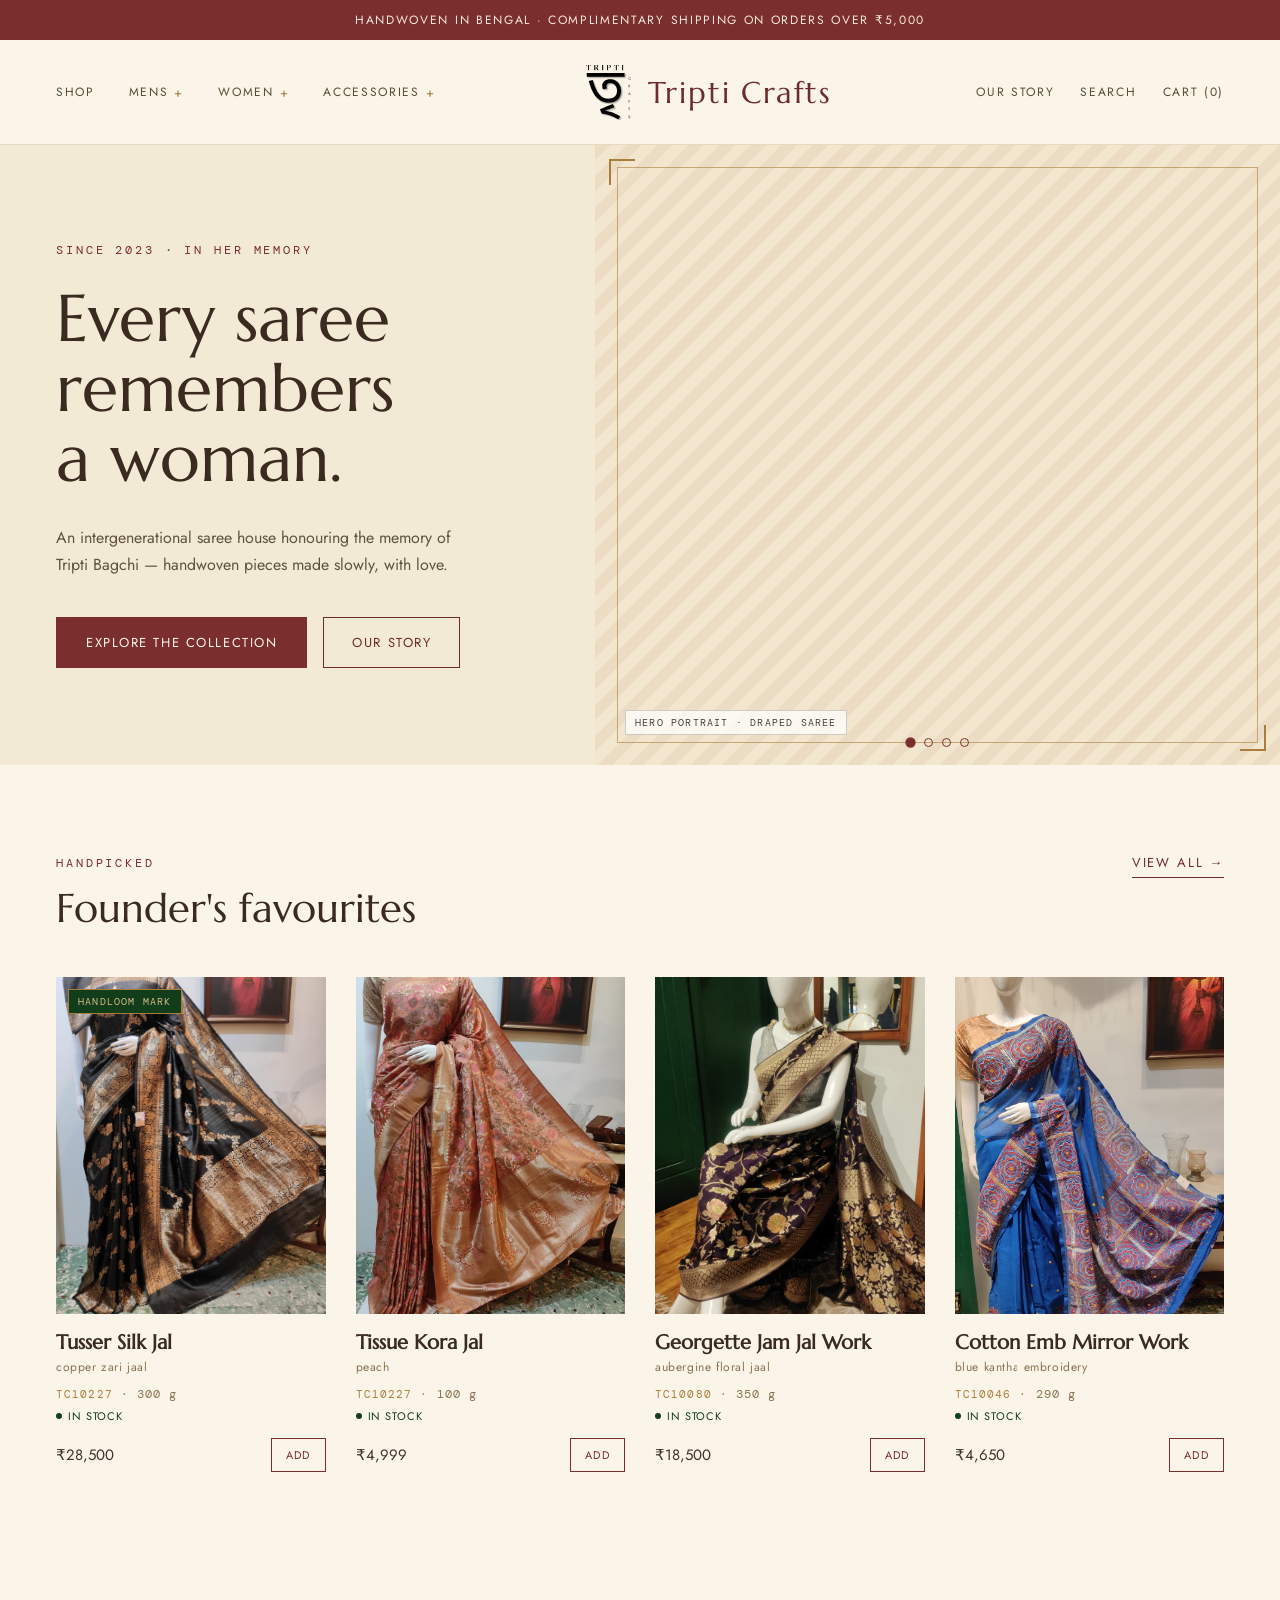
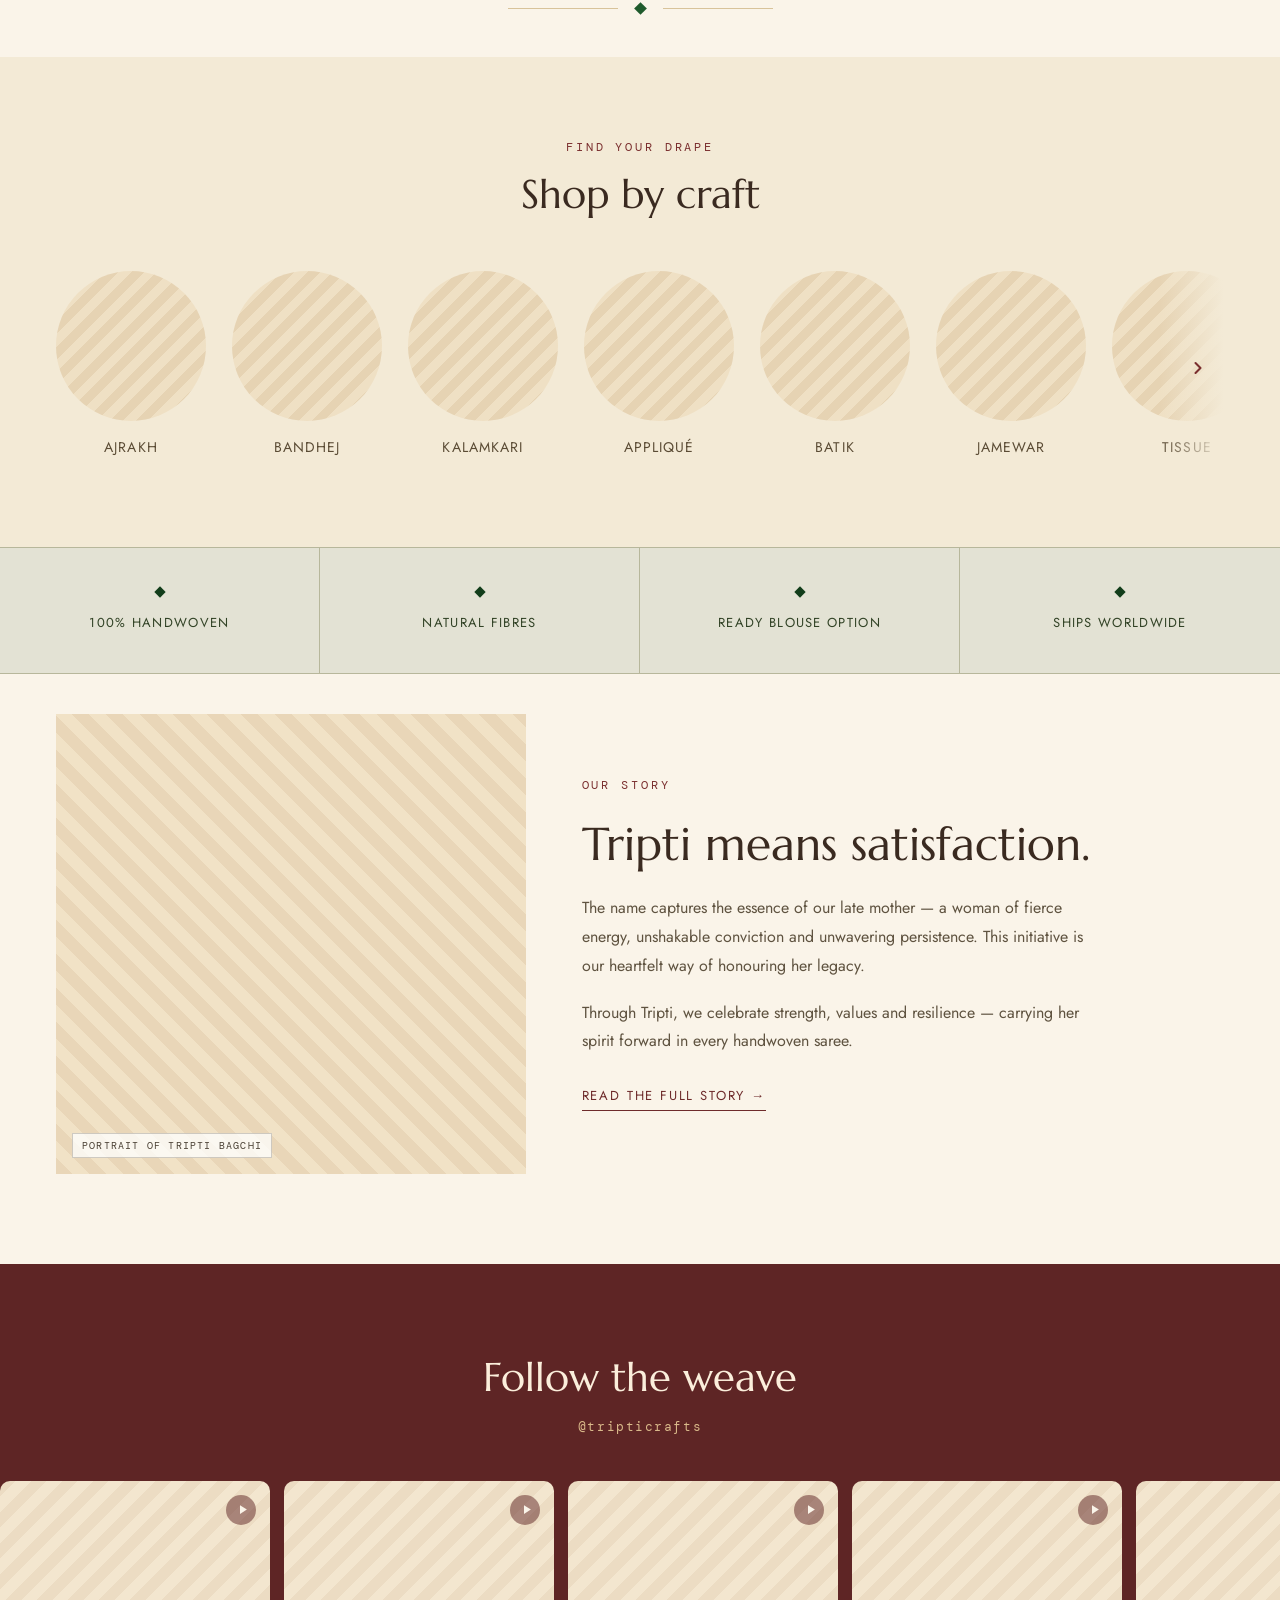
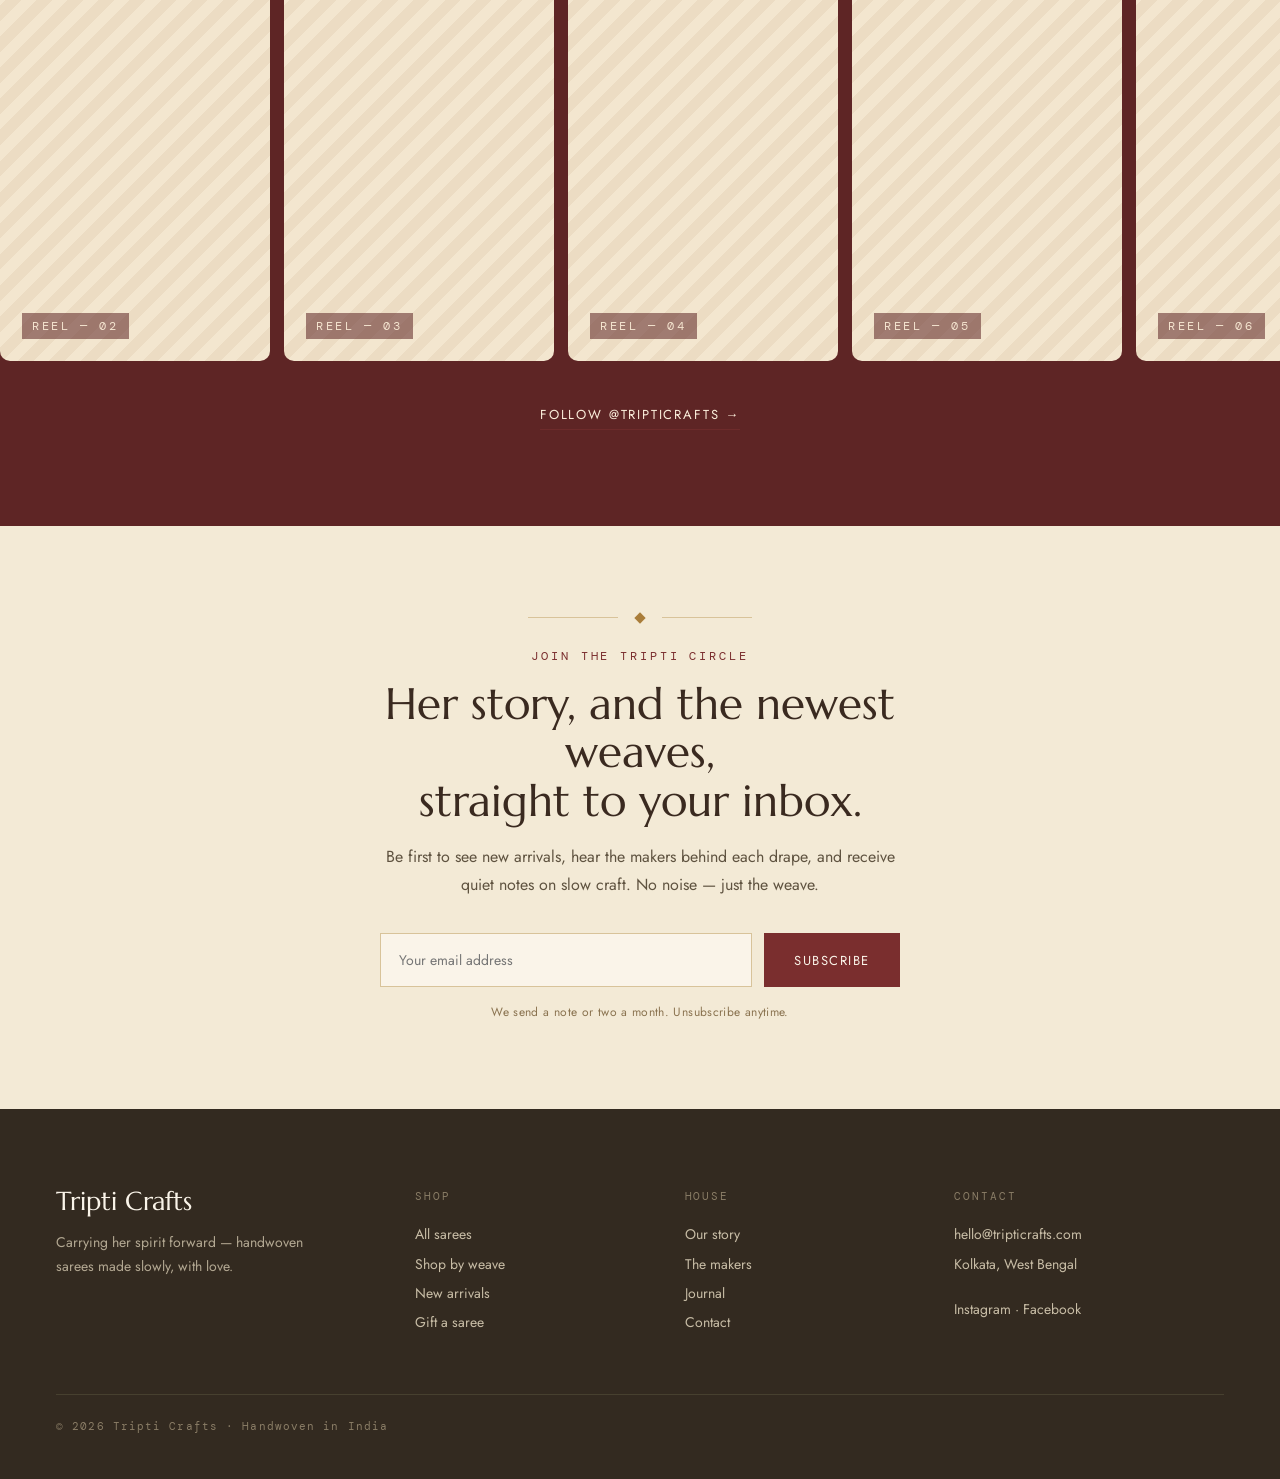
==== commit 7ada078c: "Refactor navigation structure and styles for improved accessibility and organization - Updated `trac" ====
--- a/index.html
+++ b/index.html
@@ -34,11 +34,38 @@
           </svg>
         </label>
         <nav class="hdr__nav hdr__nav--left">
-          <a href="shop.html">Shop</a>
-          <a href="shop.html">Mens</a>
-          <a href="shop.html">Women</a>
-          <a href="shop.html">Accessories</a>
-        </nav>
+      <a href="shop.html">Shop</a>
+      <div class="navgroup">
+        <input type="checkbox" id="nav-mens" class="navgroup__toggle" hidden>
+        <label for="nav-mens" class="navgroup__head">Mens</label>
+        <div class="navgroup__menu">
+          <a href="shop.html">Panjabi</a>
+          <a href="shop.html">Lower</a>
+          <a href="shop.html">Johar Coat</a>
+          <a href="shop.html">Dhooti</a>
+        </div>
+      </div>
+      <div class="navgroup">
+        <input type="checkbox" id="nav-women" class="navgroup__toggle" hidden>
+        <label for="nav-women" class="navgroup__head">Women</label>
+        <div class="navgroup__menu">
+          <a href="shop.html">Sarees</a>
+          <a href="shop.html">Kurti</a>
+          <a href="shop.html">Kaftan</a>
+          <a href="shop.html">Salwar Suits</a>
+          <a href="shop.html">Dupatta / Stole</a>
+          <a href="shop.html">Ladies Jacket</a>
+        </div>
+      </div>
+      <div class="navgroup">
+        <input type="checkbox" id="nav-acc" class="navgroup__toggle" hidden>
+        <label for="nav-acc" class="navgroup__head">Accessories</label>
+        <div class="navgroup__menu">
+          <a href="shop.html">Jewelry</a>
+          <a href="shop.html">Bags</a>
+        </div>
+      </div>
+    </nav>
         <a href="index.html" class="hdr__brand"
           ><img src="logo.svg" class="hdr__logo" alt="" /><span
             >Tripti Crafts</span
--- a/warm-heritage.css
+++ b/warm-heritage.css
@@ -180,6 +180,34 @@
 .hdr__nav a { color: var(--ink-muted); }
 .hdr__nav--right { gap: 26px; }
 .hdr__burger, .hdr__cart { display: none; }
+
+/* expandable nav groups (Mens / Women / Accessories) — desktop: hover dropdown */
+.navgroup { position: relative; display: inline-flex; align-items: center; }
+.navgroup__head {
+  display: inline-flex; align-items: center; gap: 6px;
+  color: var(--ink-muted); cursor: pointer;
+}
+.navgroup__head::after {
+  content: "+"; font-family: 'Jost', sans-serif; font-size: 13px;
+  font-weight: 400; line-height: 1; color: var(--gold);
+}
+/* transparent bridge so the pointer can travel into the dropdown */
+.navgroup::after { content: ""; position: absolute; top: 100%; left: 0; right: 0; height: 16px; }
+.navgroup__menu {
+  display: none;
+  position: absolute; top: calc(100% + 16px); left: 50%; transform: translateX(-50%);
+  min-width: 190px; flex-direction: column;
+  background: var(--cream); border: 1px solid var(--line);
+  box-shadow: 0 16px 36px rgba(51,42,32,.13);
+  padding: 8px 0; z-index: 60;
+  text-transform: none; letter-spacing: .02em; font-size: 13px;
+}
+.navgroup__menu a { padding: 10px 20px; color: var(--ink-muted); white-space: nowrap; }
+.navgroup__menu a:hover { color: var(--maroon); background: color-mix(in srgb, var(--gold) 9%, transparent); }
+.navgroup:hover > .navgroup__menu,
+.navgroup__toggle:checked ~ .navgroup__menu { display: flex; }
+.navgroup:hover > .navgroup__head::after,
+.navgroup__toggle:checked ~ .navgroup__head::after { content: "\2013"; color: var(--maroon); }
 .icon { width: 22px; height: 22px; display: block; }
 
 /* mobile-only header extras — hidden on desktop */
@@ -725,6 +753,23 @@
   .hdr__nav--right { display: none; }
   .nav-toggle:checked ~ .hdr .hdr__nav--left { display: flex; }
 
+  /* nav groups on mobile: inline tap-accordion (no hover dropdown) */
+  .navgroup { position: static; display: block; width: 100%; border-top: 1px solid var(--line); }
+  .navgroup::after { content: none; }
+  .navgroup__head {
+    display: flex; align-items: center; justify-content: space-between;
+    padding: 13px 0; width: 100%;
+  }
+  .navgroup__head::after { content: "+"; font-size: 20px; color: var(--maroon); }
+  .navgroup__menu {
+    position: static; transform: none; display: none;
+    min-width: 0; background: transparent; border: 0; box-shadow: none;
+    margin: 0; padding: 0 0 10px 14px; font-size: 14px;
+  }
+  .navgroup__menu a { padding: 9px 0; }
+  .navgroup:hover > .navgroup__menu { display: none; }
+  .navgroup__toggle:checked ~ .navgroup__menu { display: flex; }
+
   /* mobile header stack: header + search + categories — scrolls with the page */
   .topbar { background: var(--cream); }
   .hdr { border-bottom: 0; }
@@ -949,8 +994,26 @@
   letter-spacing: .18em;
   text-transform: uppercase;
   color: var(--ink-faint);
-  margin: 0 0 16px;
-}
+  margin: 0;
+  display: flex;
+  align-items: center;
+  justify-content: space-between;
+  gap: 12px;
+  cursor: pointer;
+  user-select: none;
+}
+/* +/– expand indicator (shared visual language with the nav groups) */
+.widget__title::after {
+  content: "+";
+  font-family: 'Jost', sans-serif;
+  font-size: 18px;
+  font-weight: 300;
+  line-height: 1;
+  color: var(--maroon);
+}
+.widget__toggle:checked ~ .widget__title::after { content: "\2013"; }
+.widget__body { display: none; margin-top: 16px; }
+.widget__toggle:checked ~ .widget__body { display: block; }
 .widget ul { list-style: none; margin: 0; padding: 0; }
 .widget li { margin-bottom: 11px; }
 .widget li a {
@@ -1263,10 +1326,10 @@
   }
   .widget-area__close .icon { width: 22px; height: 22px; }
 
-  /* filter groups render as a normal stacked list inside the drawer */
+  /* filter groups stack in the drawer; each stays an accordion (see base
+     .widget__toggle / .widget__body rules) so desktop + mobile behave alike */
   .widget { margin: 0 0 26px; padding: 0 0 22px; border-bottom: 1px solid var(--line); }
   .widget:last-child { border-bottom: 0; }
-  .widget > ul, .widget .price-slider { display: block; }
   .widget--scroll ul { max-height: none; overflow: visible; }
 
   /* the "Filters" trigger in the toolbar */
